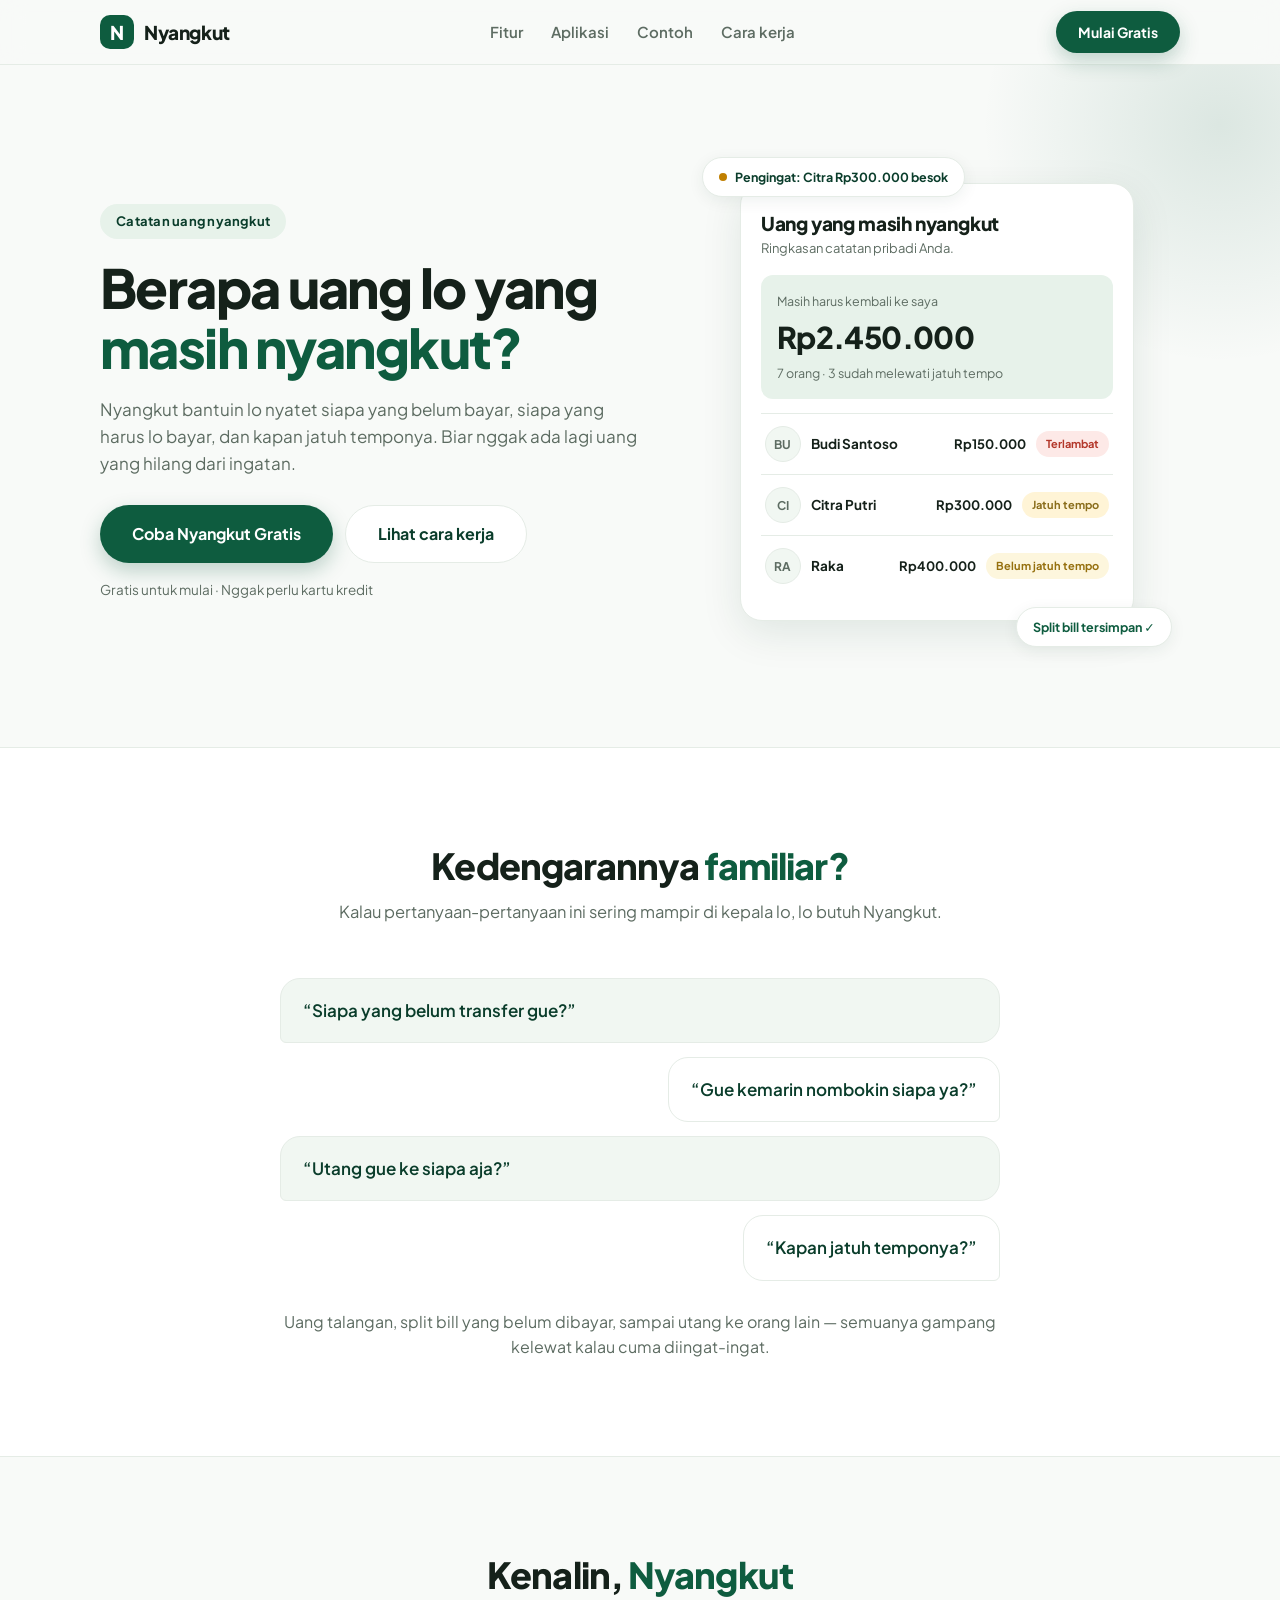
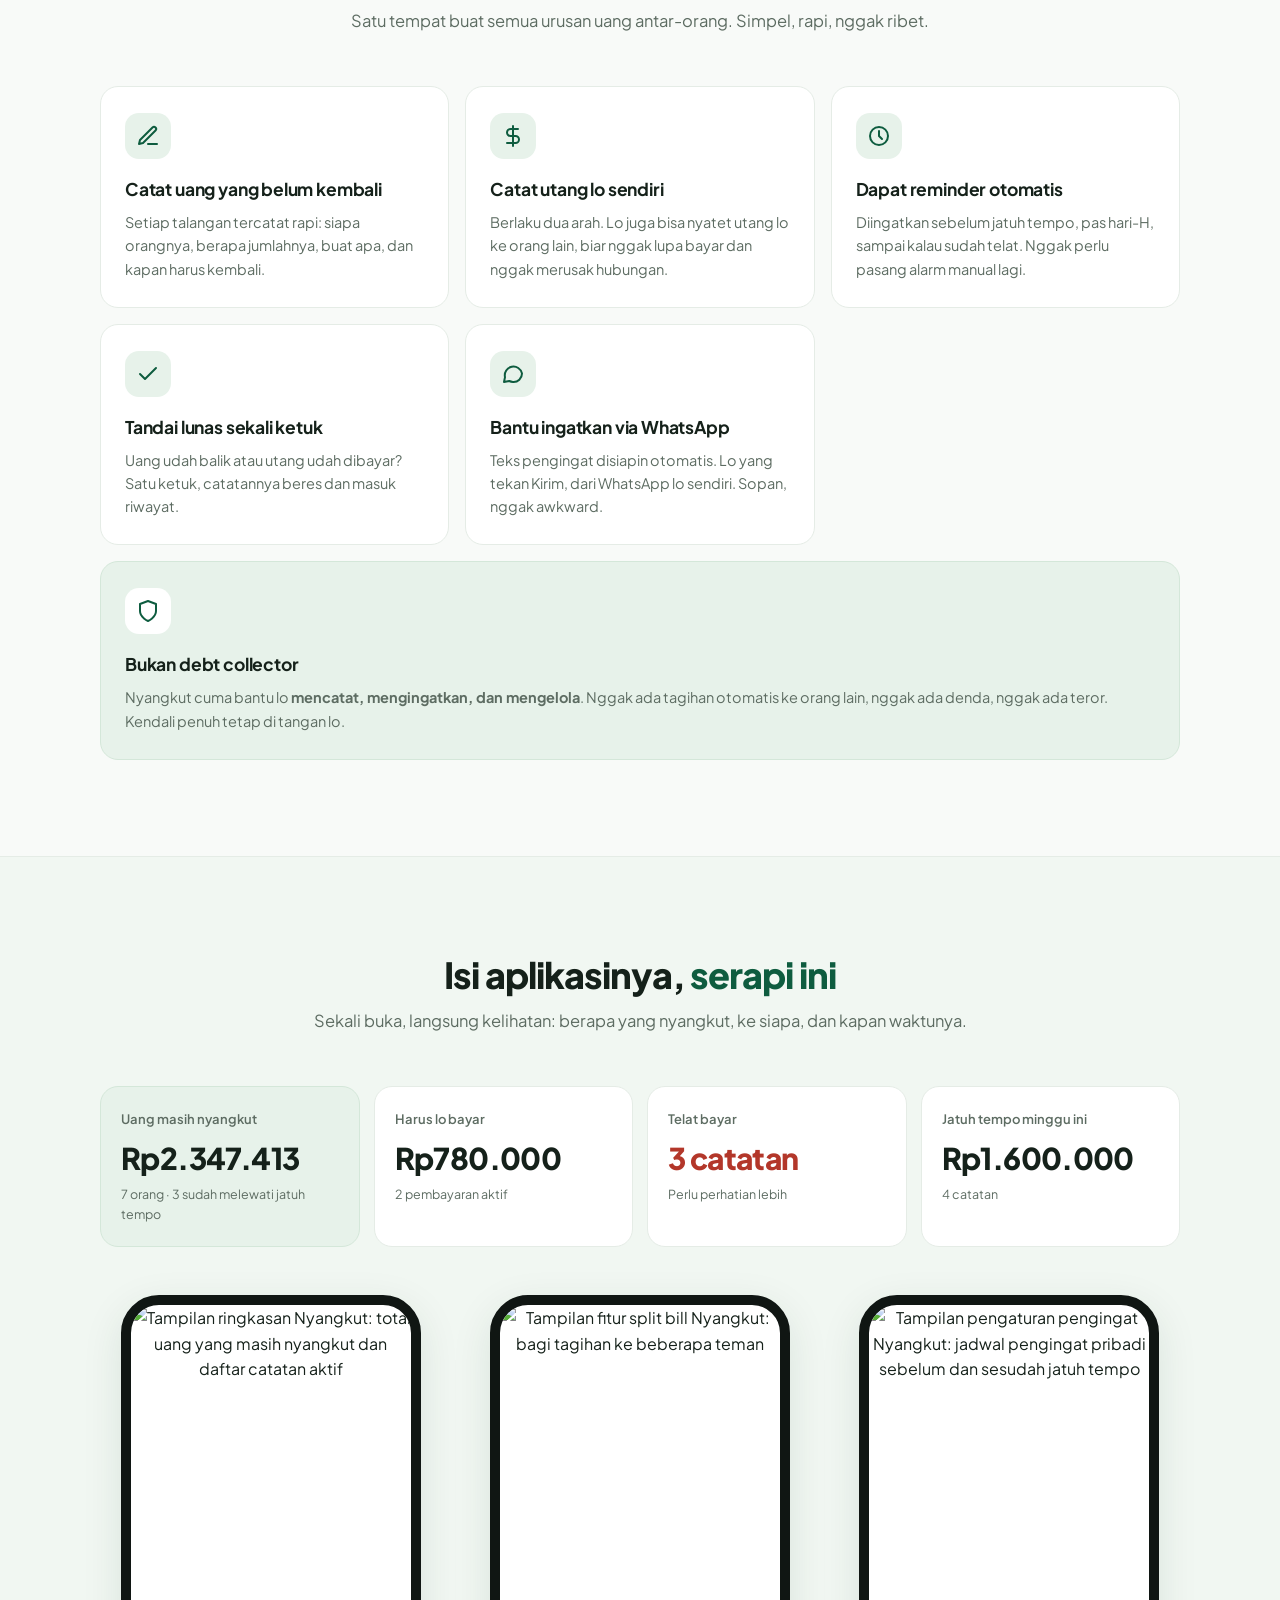
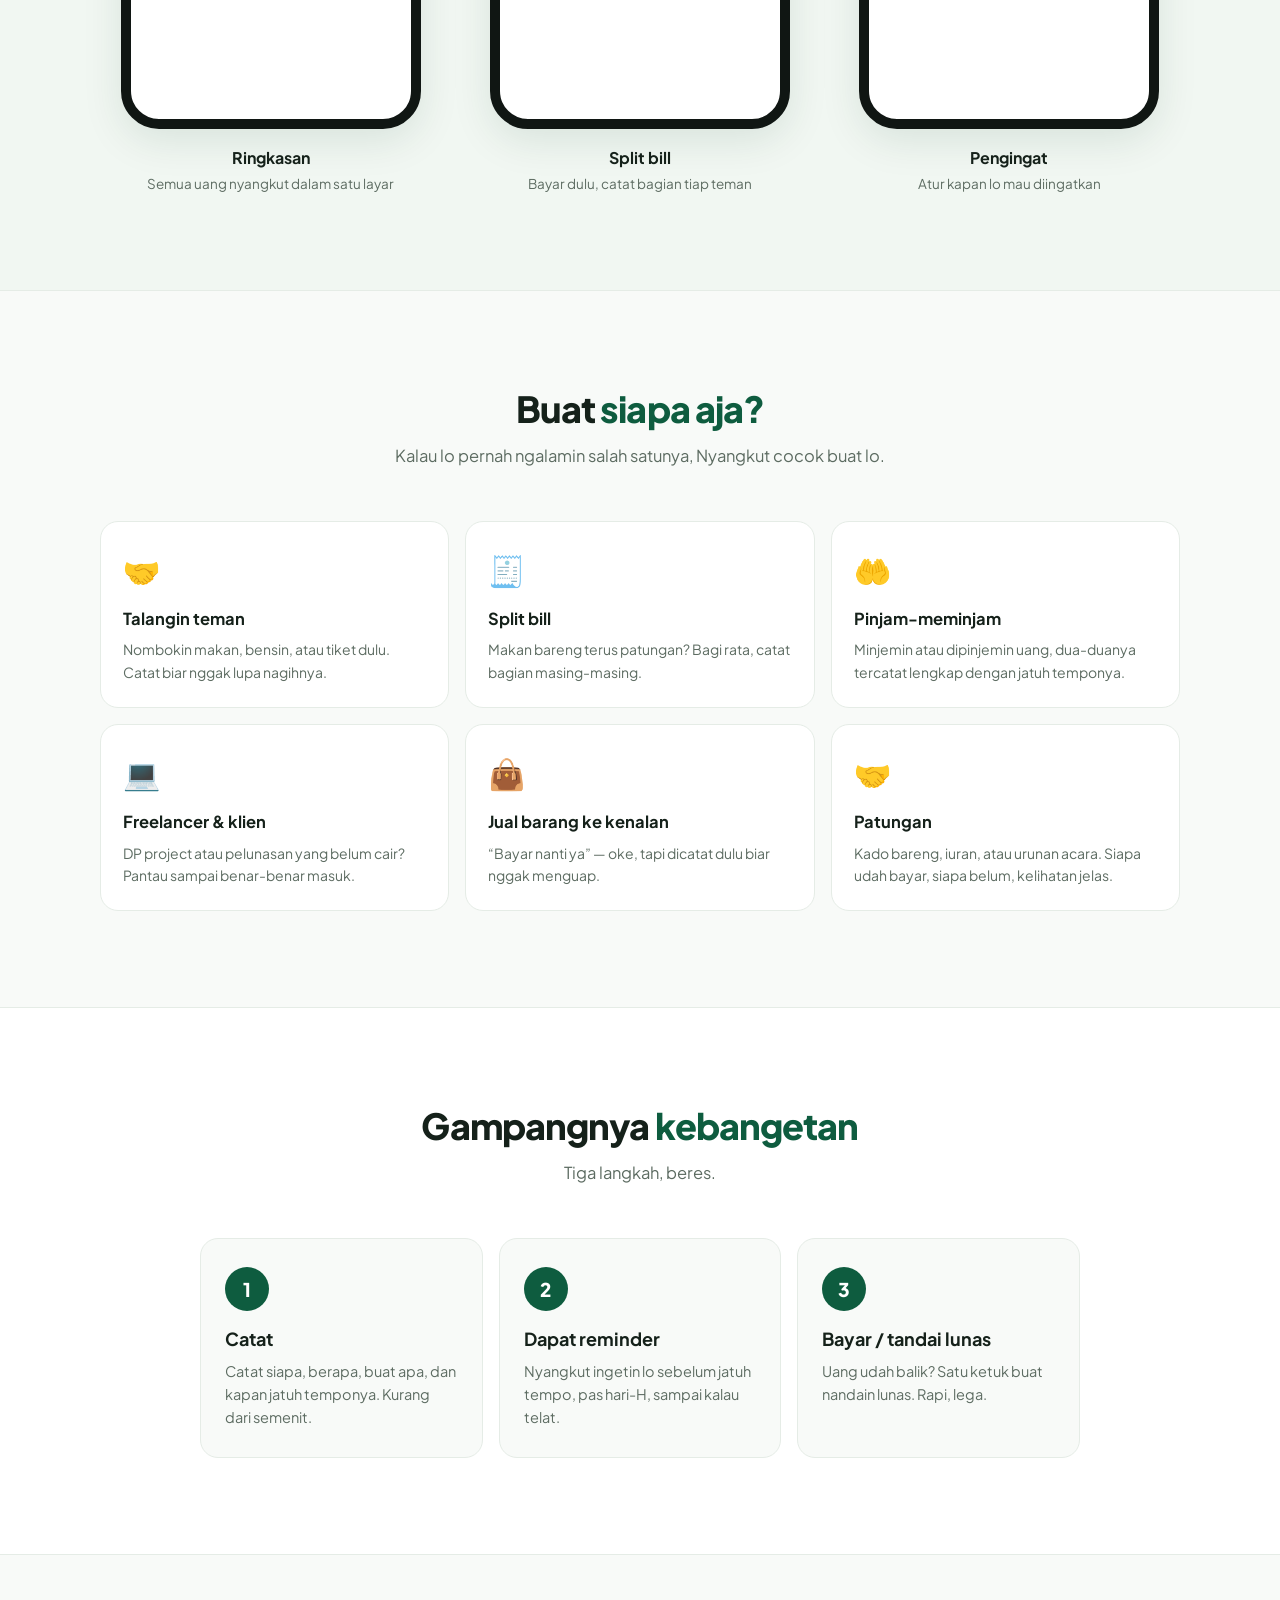
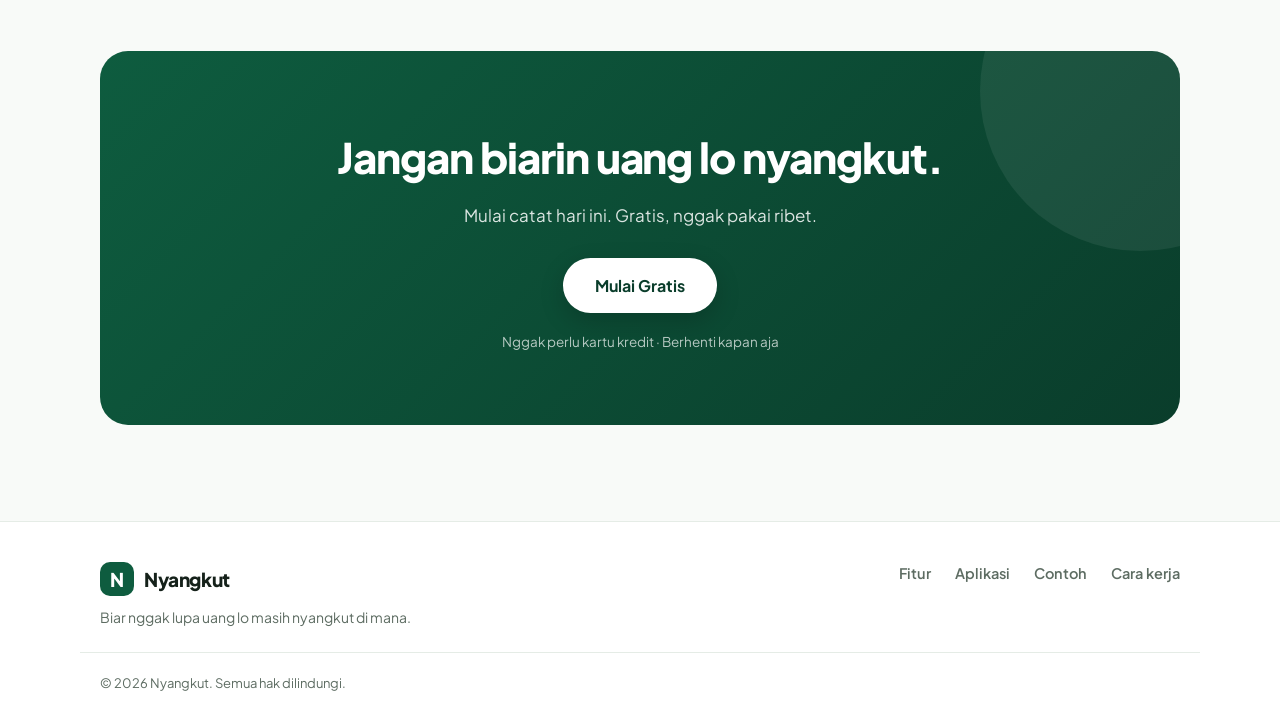
==== index.html @ 8bf67747 "Landing page awal Nyangkut: navbar, hero, problem, fitur, showcase, use cases, cara kerja, CTA" ====
<!DOCTYPE html>
<html lang="id">
<head>
  <meta charset="UTF-8" />
  <meta name="viewport" content="width=device-width, initial-scale=1.0" />
  <title>Nyangkut — Biar nggak lupa uang lo masih nyangkut di mana</title>
  <meta name="description" content="Nyangkut membantu lo mencatat siapa yang belum bayar, siapa yang harus lo bayar, dan kapan jatuh temponya. Gratis untuk mulai." />
  <link rel="preconnect" href="https://fonts.googleapis.com" />
  <link rel="preconnect" href="https://fonts.gstatic.com" crossorigin />
  <link href="https://fonts.googleapis.com/css2?family=Plus+Jakarta+Sans:ital,wght@0,400;0,500;0,600;0,700;0,800;1,400&display=swap" rel="stylesheet" />
  <link rel="stylesheet" href="styles.css" />
  <link rel="icon" type="image/svg+xml" href="data:image/svg+xml,%3Csvg xmlns='http://www.w3.org/2000/svg' viewBox='0 0 64 64'%3E%3Crect width='64' height='64' rx='16' fill='%230E5C3F'/%3E%3Ctext x='32' y='44' font-family='Arial,sans-serif' font-size='36' font-weight='bold' fill='white' text-anchor='middle'%3EN%3C/text%3E%3C/svg%3E" />
</head>
<body>

  <!-- ============ NAVBAR ============ -->
  <header class="nav" id="top">
    <div class="container nav-inner">
      <a href="#top" class="brand" aria-label="Nyangkut - kembali ke atas">
        <span class="brand-mark" aria-hidden="true">N</span>
        <span class="brand-name">Nyangkut</span>
      </a>
      <nav class="nav-links" aria-label="Navigasi utama">
        <a href="#fitur">Fitur</a>
        <a href="#aplikasi">Aplikasi</a>
        <a href="#contoh">Contoh</a>
        <a href="#cara-kerja">Cara kerja</a>
      </nav>
      <div class="nav-cta">
        <a href="#daftar" class="btn btn-primary btn-sm">Mulai Gratis</a>
        <button class="nav-toggle" id="navToggle" aria-label="Buka menu" aria-expanded="false" aria-controls="mobileMenu">
          <span></span><span></span><span></span>
        </button>
      </div>
    </div>
    <div class="mobile-menu" id="mobileMenu" hidden>
      <a href="#fitur">Fitur</a>
      <a href="#aplikasi">Aplikasi</a>
      <a href="#contoh">Contoh</a>
      <a href="#cara-kerja">Cara kerja</a>
      <a href="#daftar" class="btn btn-primary">Mulai Gratis</a>
    </div>
  </header>

  <main>
    <!-- ============ HERO ============ -->
    <section class="hero">
      <div class="container hero-grid">
        <div class="hero-copy">
          <span class="eyebrow">Catatan uang nyangkut</span>
          <h1>Berapa uang lo yang <span class="hl">masih nyangkut?</span></h1>
          <p class="lede">
            Nyangkut bantuin lo nyatet siapa yang belum bayar, siapa yang harus lo bayar,
            dan kapan jatuh temponya. Biar nggak ada lagi uang yang hilang dari ingatan.
          </p>
          <div class="hero-actions">
            <a href="#daftar" class="btn btn-primary btn-lg">Coba Nyangkut Gratis</a>
            <a href="#cara-kerja" class="btn btn-ghost btn-lg">Lihat cara kerja</a>
          </div>
          <p class="hero-note">Gratis untuk mulai &middot; Nggak perlu kartu kredit</p>
        </div>

        <div class="hero-visual" aria-hidden="true">
          <div class="dash-card">
            <p class="dash-label">Uang yang masih nyangkut</p>
            <p class="dash-sub">Ringkasan catatan pribadi Anda.</p>
            <div class="dash-total">
              <p class="dash-total-label">Masih harus kembali ke saya</p>
              <p class="dash-total-value">Rp2.450.000</p>
              <p class="dash-total-meta">7 orang &middot; 3 sudah melewati jatuh tempo</p>
            </div>
            <ul class="dash-list">
              <li>
                <span class="avatar">BU</span>
                <span class="dash-item-text"><strong>Budi Santoso</strong><small>Talang makan malam &middot; 3 hari lewat</small></span>
                <span class="dash-amount">Rp150.000</span>
                <span class="badge badge-red">Terlambat</span>
              </li>
              <li>
                <span class="avatar">CI</span>
                <span class="dash-item-text"><strong>Citra Putri</strong><small>Patungan listrik &middot; jatuh tempo 8 Okt</small></span>
                <span class="dash-amount">Rp300.000</span>
                <span class="badge badge-amber">Jatuh tempo</span>
              </li>
              <li>
                <span class="avatar">RA</span>
                <span class="dash-item-text"><strong>Raka</strong><small>DP desain logo &middot; jatuh tempo 12 Okt</small></span>
                <span class="dash-amount">Rp400.000</span>
                <span class="badge badge-soft">Belum jatuh tempo</span>
              </li>
            </ul>
          </div>
          <div class="float-chip chip-1">
            <span class="dot"></span> Pengingat: Citra Rp300.000 besok
          </div>
          <div class="float-chip chip-2">Split bill tersimpan &check;</div>
        </div>
      </div>
    </section>

    <!-- ============ PROBLEM ============ -->
    <section class="section problem" id="masalah">
      <div class="container">
        <h2 class="section-title">Kedengarannya <span class="hl">familiar?</span></h2>
        <p class="section-sub">Kalau pertanyaan-pertanyaan ini sering mampir di kepala lo, lo butuh Nyangkut.</p>
        <div class="chat-grid">
          <div class="chat-bubble reveal">&ldquo;Siapa yang belum transfer gue?&rdquo;</div>
          <div class="chat-bubble reveal">&ldquo;Gue kemarin nombokin siapa ya?&rdquo;</div>
          <div class="chat-bubble reveal">&ldquo;Utang gue ke siapa aja?&rdquo;</div>
          <div class="chat-bubble reveal">&ldquo;Kapan jatuh temponya?&rdquo;</div>
        </div>
        <p class="problem-close reveal">Uang talangan, split bill yang belum dibayar, sampai utang ke orang lain &mdash; semuanya gampang kelewat kalau cuma diingat-ingat.</p>
      </div>
    </section>

    <!-- ============ SOLUTION / FITUR ============ -->
    <section class="section" id="fitur">
      <div class="container">
        <h2 class="section-title">Kenalin, <span class="hl">Nyangkut</span></h2>
        <p class="section-sub">Satu tempat buat semua urusan uang antar-orang. Simpel, rapi, nggak ribet.</p>
        <div class="feature-grid">
          <article class="feature-card reveal">
            <div class="feature-icon" aria-hidden="true">
              <svg viewBox="0 0 24 24" fill="none" stroke="currentColor" stroke-width="2" stroke-linecap="round" stroke-linejoin="round"><path d="M12 20h9"/><path d="M16.5 3.5a2.1 2.1 0 0 1 3 3L7 19l-4 1 1-4Z"/></svg>
            </div>
            <h3>Catat uang yang belum kembali</h3>
            <p>Setiap talangan tercatat rapi: siapa orangnya, berapa jumlahnya, buat apa, dan kapan harus kembali.</p>
          </article>
          <article class="feature-card reveal">
            <div class="feature-icon" aria-hidden="true">
              <svg viewBox="0 0 24 24" fill="none" stroke="currentColor" stroke-width="2" stroke-linecap="round" stroke-linejoin="round"><path d="M12 2v20"/><path d="M17 5H9.5a3.5 3.5 0 0 0 0 7h5a3.5 3.5 0 0 1 0 7H6"/></svg>
            </div>
            <h3>Catat utang lo sendiri</h3>
            <p>Berlaku dua arah. Lo juga bisa nyatet utang lo ke orang lain, biar nggak lupa bayar dan nggak merusak hubungan.</p>
          </article>
          <article class="feature-card reveal">
            <div class="feature-icon" aria-hidden="true">
              <svg viewBox="0 0 24 24" fill="none" stroke="currentColor" stroke-width="2" stroke-linecap="round" stroke-linejoin="round"><circle cx="12" cy="12" r="9"/><path d="M12 7v5l3 3"/></svg>
            </div>
            <h3>Dapat reminder otomatis</h3>
            <p>Diingatkan sebelum jatuh tempo, pas hari-H, sampai kalau sudah telat. Nggak perlu pasang alarm manual lagi.</p>
          </article>
          <article class="feature-card reveal">
            <div class="feature-icon" aria-hidden="true">
              <svg viewBox="0 0 24 24" fill="none" stroke="currentColor" stroke-width="2" stroke-linecap="round" stroke-linejoin="round"><path d="M20 6 9 17l-5-5"/></svg>
            </div>
            <h3>Tandai lunas sekali ketuk</h3>
            <p>Uang udah balik atau utang udah dibayar? Satu ketuk, catatannya beres dan masuk riwayat.</p>
          </article>
          <article class="feature-card reveal">
            <div class="feature-icon" aria-hidden="true">
              <svg viewBox="0 0 24 24" fill="none" stroke="currentColor" stroke-width="2" stroke-linecap="round" stroke-linejoin="round"><path d="M21 11.5a8.4 8.4 0 0 1-9 8.4 8.6 8.6 0 0 1-3.8-.9L3 20l1-4.9A8.4 8.4 0 1 1 21 11.5Z"/></svg>
            </div>
            <h3>Bantu ingatkan via WhatsApp</h3>
            <p>Teks pengingat disiapin otomatis. Lo yang tekan Kirim, dari WhatsApp lo sendiri. Sopan, nggak awkward.</p>
          </article>
          <article class="feature-card reveal feature-wide">
            <div class="feature-icon" aria-hidden="true">
              <svg viewBox="0 0 24 24" fill="none" stroke="currentColor" stroke-width="2" stroke-linecap="round" stroke-linejoin="round"><path d="M12 22s8-3.6 8-10V5l-8-3-8 3v7c0 6.4 8 10 8 10Z"/></svg>
            </div>
            <h3>Bukan debt collector</h3>
            <p>Nyangkut cuma bantu lo <strong>mencatat, mengingatkan, dan mengelola</strong>. Nggak ada tagihan otomatis ke orang lain, nggak ada denda, nggak ada teror. Kendali penuh tetap di tangan lo.</p>
          </article>
        </div>
      </div>
    </section>

    <!-- ============ PRODUCT SHOWCASE ============ -->
    <section class="section showcase" id="aplikasi">
      <div class="container">
        <h2 class="section-title">Isi aplikasinya, <span class="hl">serapi ini</span></h2>
        <p class="section-sub">Sekali buka, langsung kelihatan: berapa yang nyangkut, ke siapa, dan kapan waktunya.</p>

        <div class="stat-grid">
          <div class="stat-card stat-main reveal">
            <p class="stat-label">Uang masih nyangkut</p>
            <p class="stat-value"><span data-count="2450000">Rp0</span></p>
            <p class="stat-meta">7 orang &middot; 3 sudah melewati jatuh tempo</p>
          </div>
          <div class="stat-card reveal">
            <p class="stat-label">Harus lo bayar</p>
            <p class="stat-value">Rp780.000</p>
            <p class="stat-meta">2 pembayaran aktif</p>
          </div>
          <div class="stat-card reveal">
            <p class="stat-label">Telat bayar</p>
            <p class="stat-value stat-alert">3 catatan</p>
            <p class="stat-meta">Perlu perhatian lebih</p>
          </div>
          <div class="stat-card reveal">
            <p class="stat-label">Jatuh tempo minggu ini</p>
            <p class="stat-value">Rp1.600.000</p>
            <p class="stat-meta">4 catatan</p>
          </div>
        </div>

        <div class="phone-row">
          <figure class="phone-wrap reveal">
            <div class="phone"><img src="assets/mockup-ringkasan.png" alt="Tampilan ringkasan Nyangkut: total uang yang masih nyangkut dan daftar catatan aktif" loading="lazy" /></div>
            <figcaption><strong>Ringkasan</strong><span>Semua uang nyangkut dalam satu layar</span></figcaption>
          </figure>
          <figure class="phone-wrap reveal">
            <div class="phone"><img src="assets/mockup-splitbill.png" alt="Tampilan fitur split bill Nyangkut: bagi tagihan ke beberapa teman" loading="lazy" /></div>
            <figcaption><strong>Split bill</strong><span>Bayar dulu, catat bagian tiap teman</span></figcaption>
          </figure>
          <figure class="phone-wrap reveal">
            <div class="phone"><img src="assets/mockup-pengingat.png" alt="Tampilan pengaturan pengingat Nyangkut: jadwal pengingat pribadi sebelum dan sesudah jatuh tempo" loading="lazy" /></div>
            <figcaption><strong>Pengingat</strong><span>Atur kapan lo mau diingatkan</span></figcaption>
          </figure>
        </div>
      </div>
    </section>

    <!-- ============ USE CASES ============ -->
    <section class="section" id="contoh">
      <div class="container">
        <h2 class="section-title">Buat <span class="hl">siapa aja?</span></h2>
        <p class="section-sub">Kalau lo pernah ngalamin salah satunya, Nyangkut cocok buat lo.</p>
        <div class="usecase-grid">
          <article class="usecase-card reveal">
            <span class="usecase-emoji" aria-hidden="true">&#x1F91D;</span>
            <h3>Talangin teman</h3>
            <p>Nombokin makan, bensin, atau tiket dulu. Catat biar nggak lupa nagihnya.</p>
          </article>
          <article class="usecase-card reveal">
            <span class="usecase-emoji" aria-hidden="true">&#x1F9FE;</span>
            <h3>Split bill</h3>
            <p>Makan bareng terus patungan? Bagi rata, catat bagian masing-masing.</p>
          </article>
          <article class="usecase-card reveal">
            <span class="usecase-emoji" aria-hidden="true">&#x1F932;</span>
            <h3>Pinjam-meminjam</h3>
            <p>Minjemin atau dipinjemin uang, dua-duanya tercatat lengkap dengan jatuh temponya.</p>
          </article>
          <article class="usecase-card reveal">
            <span class="usecase-emoji" aria-hidden="true">&#x1F4BB;</span>
            <h3>Freelancer &amp; klien</h3>
            <p>DP project atau pelunasan yang belum cair? Pantau sampai benar-benar masuk.</p>
          </article>
          <article class="usecase-card reveal">
            <span class="usecase-emoji" aria-hidden="true">&#x1F45C;</span>
            <h3>Jual barang ke kenalan</h3>
            <p>&ldquo;Bayar nanti ya&rdquo; — oke, tapi dicatat dulu biar nggak menguap.</p>
          </article>
          <article class="usecase-card reveal">
            <span class="usecase-emoji" aria-hidden="true">&#x1F91D;</span>
            <h3>Patungan</h3>
            <p>Kado bareng, iuran, atau urunan acara. Siapa udah bayar, siapa belum, kelihatan jelas.</p>
          </article>
        </div>
      </div>
    </section>

    <!-- ============ HOW IT WORKS ============ -->
    <section class="section how" id="cara-kerja">
      <div class="container">
        <h2 class="section-title">Gampangnya <span class="hl">kebangetan</span></h2>
        <p class="section-sub">Tiga langkah, beres.</p>
        <ol class="steps">
          <li class="step reveal">
            <span class="step-num" aria-hidden="true">1</span>
            <h3>Catat</h3>
            <p>Catat siapa, berapa, buat apa, dan kapan jatuh temponya. Kurang dari semenit.</p>
          </li>
          <li class="step reveal">
            <span class="step-num" aria-hidden="true">2</span>
            <h3>Dapat reminder</h3>
            <p>Nyangkut ingetin lo sebelum jatuh tempo, pas hari-H, sampai kalau telat.</p>
          </li>
          <li class="step reveal">
            <span class="step-num" aria-hidden="true">3</span>
            <h3>Bayar / tandai lunas</h3>
            <p>Uang udah balik? Satu ketuk buat nandain lunas. Rapi, lega.</p>
          </li>
        </ol>
      </div>
    </section>

    <!-- ============ FINAL CTA ============ -->
    <section class="section cta-section" id="daftar">
      <div class="container">
        <div class="cta-panel reveal">
          <h2>Jangan biarin uang lo nyangkut.</h2>
          <p>Mulai catat hari ini. Gratis, nggak pakai ribet.</p>
          <a href="#top" class="btn btn-light btn-lg">Mulai Gratis</a>
          <p class="cta-note">Nggak perlu kartu kredit &middot; Berhenti kapan aja</p>
        </div>
      </div>
    </section>
  </main>

  <!-- ============ FOOTER ============ -->
  <footer class="footer">
    <div class="container footer-inner">
      <div class="footer-brand">
        <a href="#top" class="brand" aria-label="Nyangkut">
          <span class="brand-mark" aria-hidden="true">N</span>
          <span class="brand-name">Nyangkut</span>
        </a>
        <p>Biar nggak lupa uang lo masih nyangkut di mana.</p>
      </div>
      <nav class="footer-links" aria-label="Navigasi footer">
        <a href="#fitur">Fitur</a>
        <a href="#aplikasi">Aplikasi</a>
        <a href="#contoh">Contoh</a>
        <a href="#cara-kerja">Cara kerja</a>
      </nav>
    </div>
    <div class="container footer-bottom">
      <p>&copy; 2026 Nyangkut. Semua hak dilindungi.</p>
    </div>
  </footer>

  <script src="script.js"></script>
</body>
</html>
---- styles.css ----
/* ============================================================
   Nyangkut — landing page
   Mobile-first, clean, friendly. Palette diambil dari mockup produk.
   ============================================================ */

:root {
  --green-900: #0a3d2b;
  --green-700: #0e5c3f;   /* primary */
  --green-600: #14714e;
  --green-100: #e7f2ea;
  --green-50: #f1f7f2;
  --ink: #15211a;
  --muted: #5d6c62;
  --bg: #f8faf8;
  --card: #ffffff;
  --line: #e5ece6;
  --amber-bg: #fff4d6;
  --amber-text: #8a6d1b;
  --red-bg: #fde9e7;
  --red-text: #b3372a;
  --radius: 18px;
  --radius-sm: 12px;
  --shadow: 0 12px 40px rgba(10, 61, 43, 0.10);
  --shadow-sm: 0 4px 16px rgba(10, 61, 43, 0.07);
  --font: "Plus Jakarta Sans", system-ui, -apple-system, "Segoe UI", sans-serif;
}

* { box-sizing: border-box; margin: 0; padding: 0; }

html { scroll-behavior: smooth; }

body {
  font-family: var(--font);
  background: var(--bg);
  color: var(--ink);
  line-height: 1.6;
  -webkit-font-smoothing: antialiased;
  overflow-x: hidden;
}

img { max-width: 100%; display: block; }

.container {
  width: 100%;
  max-width: 1120px;
  margin: 0 auto;
  padding: 0 20px;
}

/* ---------- Buttons ---------- */
.btn {
  display: inline-flex;
  align-items: center;
  justify-content: center;
  gap: 8px;
  font-family: var(--font);
  font-weight: 700;
  text-decoration: none;
  border: none;
  cursor: pointer;
  border-radius: 999px;
  transition: transform 0.15s ease, box-shadow 0.15s ease, background 0.15s ease;
  white-space: nowrap;
}
.btn:active { transform: scale(0.97); }

.btn-primary {
  background: var(--green-700);
  color: #fff;
  box-shadow: 0 8px 20px rgba(14, 92, 63, 0.25);
}
.btn-primary:hover { background: var(--green-600); }

.btn-ghost {
  background: var(--card);
  color: var(--green-900);
  border: 1.5px solid var(--line);
}
.btn-ghost:hover { border-color: var(--green-700); }

.btn-light {
  background: #fff;
  color: var(--green-900);
  box-shadow: 0 8px 24px rgba(0, 0, 0, 0.18);
}
.btn-light:hover { transform: translateY(-2px); }

.btn-sm { padding: 10px 22px; font-size: 14px; }
.btn-lg { padding: 15px 32px; font-size: 16px; }

/* ---------- Navbar ---------- */
.nav {
  position: sticky;
  top: 0;
  z-index: 50;
  background: rgba(248, 250, 248, 0.85);
  backdrop-filter: blur(12px);
  -webkit-backdrop-filter: blur(12px);
  border-bottom: 1px solid var(--line);
}
.nav-inner {
  display: flex;
  align-items: center;
  justify-content: space-between;
  height: 64px;
}
.brand {
  display: inline-flex;
  align-items: center;
  gap: 10px;
  text-decoration: none;
  color: var(--ink);
}
.brand-mark {
  width: 34px;
  height: 34px;
  border-radius: 10px;
  background: var(--green-700);
  color: #fff;
  font-weight: 800;
  font-size: 19px;
  display: inline-flex;
  align-items: center;
  justify-content: center;
}
.brand-name { font-weight: 800; font-size: 19px; letter-spacing: -0.02em; }

.nav-links { display: none; gap: 28px; }
.nav-links a {
  text-decoration: none;
  color: var(--muted);
  font-weight: 600;
  font-size: 15px;
}
.nav-links a:hover { color: var(--green-900); }

.nav-cta { display: flex; align-items: center; gap: 12px; }

.nav-toggle {
  display: inline-flex;
  flex-direction: column;
  gap: 5px;
  background: none;
  border: none;
  cursor: pointer;
  padding: 8px;
}
.nav-toggle span {
  width: 22px;
  height: 2.5px;
  border-radius: 2px;
  background: var(--ink);
  transition: transform 0.2s ease, opacity 0.2s ease;
}
.nav-toggle[aria-expanded="true"] span:nth-child(1) { transform: translateY(7.5px) rotate(45deg); }
.nav-toggle[aria-expanded="true"] span:nth-child(2) { opacity: 0; }
.nav-toggle[aria-expanded="true"] span:nth-child(3) { transform: translateY(-7.5px) rotate(-45deg); }

.mobile-menu {
  display: flex;
  flex-direction: column;
  gap: 4px;
  padding: 12px 20px 20px;
  border-top: 1px solid var(--line);
  background: var(--bg);
}
.mobile-menu[hidden] { display: none; }
.mobile-menu a:not(.btn) {
  text-decoration: none;
  color: var(--ink);
  font-weight: 600;
  padding: 12px 4px;
  border-bottom: 1px solid var(--line);
}
.mobile-menu .btn { margin-top: 12px; }

/* ---------- Hero ---------- */
.hero {
  padding: 56px 0 64px;
  position: relative;
  overflow: hidden;
}
.hero::before {
  content: "";
  position: absolute;
  top: -180px;
  right: -180px;
  width: 480px;
  height: 480px;
  border-radius: 50%;
  background: radial-gradient(circle, rgba(14, 92, 63, 0.12) 0%, rgba(14, 92, 63, 0) 70%);
  pointer-events: none;
}
.hero-grid {
  display: grid;
  gap: 44px;
  align-items: center;
}
.eyebrow {
  display: inline-block;
  background: var(--green-100);
  color: var(--green-900);
  font-weight: 700;
  font-size: 13px;
  padding: 7px 16px;
  border-radius: 999px;
  margin-bottom: 18px;
  letter-spacing: 0.02em;
}
.hero h1 {
  font-size: clamp(34px, 6vw, 54px);
  line-height: 1.12;
  letter-spacing: -0.03em;
  font-weight: 800;
  margin-bottom: 18px;
}
.hl {
  color: var(--green-700);
  position: relative;
  white-space: nowrap;
}
.lede {
  font-size: 17px;
  color: var(--muted);
  max-width: 46ch;
  margin-bottom: 28px;
}
.hero-actions {
  display: flex;
  flex-wrap: wrap;
  gap: 12px;
  margin-bottom: 16px;
}
.hero-note {
  font-size: 13.5px;
  color: var(--muted);
}

/* Hero visual — mini dashboard ala mockup */
.hero-visual { position: relative; padding: 26px 14px; }
.dash-card {
  background: var(--card);
  border: 1px solid var(--line);
  border-radius: 22px;
  padding: 24px 20px;
  box-shadow: var(--shadow);
  max-width: 420px;
  margin: 0 auto;
}
.dash-label { font-weight: 800; font-size: 19px; letter-spacing: -0.01em; }
.dash-sub { font-size: 13px; color: var(--muted); margin-bottom: 16px; }
.dash-total {
  background: var(--green-100);
  border-radius: var(--radius-sm);
  padding: 16px;
  margin-bottom: 14px;
}
.dash-total-label { font-size: 12.5px; color: var(--muted); }
.dash-total-value {
  font-size: 30px;
  font-weight: 800;
  letter-spacing: -0.02em;
  color: var(--ink);
  margin: 2px 0;
}
.dash-total-meta { font-size: 12.5px; color: var(--muted); }
.dash-list { list-style: none; display: flex; flex-direction: column; }
.dash-list li {
  display: flex;
  align-items: center;
  gap: 10px;
  padding: 12px 4px;
  border-top: 1px solid var(--line);
  font-size: 13px;
}
.avatar {
  width: 36px;
  height: 36px;
  border-radius: 50%;
  background: var(--green-50);
  border: 1px solid var(--line);
  color: var(--muted);
  font-weight: 700;
  font-size: 12px;
  display: inline-flex;
  align-items: center;
  justify-content: center;
  flex-shrink: 0;
}
.dash-item-text { flex: 1; min-width: 0; display: flex; flex-direction: column; justify-content: center; }
.dash-item-text strong { font-size: 13.5px; }
.hero-visual .dash-item-text small { display: none; }
.dash-amount { font-weight: 700; font-size: 13px; white-space: nowrap; }

.badge {
  font-size: 11px;
  font-weight: 700;
  padding: 4px 10px;
  border-radius: 999px;
  white-space: nowrap;
}
.badge-red { background: var(--red-bg); color: var(--red-text); }
.badge-amber { background: var(--amber-bg); color: var(--amber-text); }
.badge-soft { background: #fdf6dd; color: #96700f; }

.float-chip {
  position: absolute;
  background: var(--card);
  border: 1px solid var(--line);
  box-shadow: var(--shadow-sm);
  border-radius: 999px;
  padding: 9px 16px;
  font-size: 12.5px;
  font-weight: 700;
  color: var(--green-900);
  display: flex;
  align-items: center;
  gap: 8px;
  animation: float 4s ease-in-out infinite;
}
.float-chip .dot {
  width: 8px; height: 8px; border-radius: 50%;
  background: #c07f00;
  flex-shrink: 0;
}
.chip-1 { top: 4px; left: 0; }
.chip-2 { bottom: 4px; right: 0; animation-delay: 2s; color: var(--green-700); }
@keyframes float {
  0%, 100% { transform: translateY(0); }
  50% { transform: translateY(-8px); }
}

/* ---------- Sections ---------- */
.section { padding: 64px 0; }
.section-title {
  font-size: clamp(26px, 4vw, 36px);
  font-weight: 800;
  letter-spacing: -0.025em;
  text-align: center;
  margin-bottom: 12px;
  line-height: 1.2;
}
.section-sub {
  text-align: center;
  color: var(--muted);
  font-size: 16.5px;
  max-width: 56ch;
  margin: 0 auto 40px;
}

/* ---------- Problem ---------- */
.problem { background: var(--card); border-top: 1px solid var(--line); border-bottom: 1px solid var(--line); }
.chat-grid {
  display: grid;
  gap: 14px;
  max-width: 720px;
  margin: 0 auto 28px;
}
.chat-bubble {
  background: var(--green-50);
  border: 1px solid var(--line);
  border-radius: 20px;
  padding: 18px 22px;
  font-size: 17px;
  font-weight: 600;
  color: var(--green-900);
}
.chat-bubble:nth-child(even) {
  background: #fff;
  justify-self: end;
  border-bottom-right-radius: 6px;
  text-align: right;
}
.chat-bubble:nth-child(odd) { border-bottom-left-radius: 6px; }
.problem-close {
  text-align: center;
  color: var(--muted);
  max-width: 60ch;
  margin: 0 auto;
  font-size: 16px;
}

/* ---------- Features ---------- */
.feature-grid {
  display: grid;
  gap: 16px;
}
.feature-card {
  background: var(--card);
  border: 1px solid var(--line);
  border-radius: var(--radius);
  padding: 26px 24px;
  transition: transform 0.2s ease, box-shadow 0.2s ease;
}
.feature-card:hover { transform: translateY(-4px); box-shadow: var(--shadow-sm); }
.feature-icon {
  width: 46px;
  height: 46px;
  border-radius: 14px;
  background: var(--green-100);
  color: var(--green-700);
  display: inline-flex;
  align-items: center;
  justify-content: center;
  margin-bottom: 16px;
}
.feature-icon svg { width: 24px; height: 24px; }
.feature-card h3 { font-size: 17.5px; font-weight: 700; margin-bottom: 8px; letter-spacing: -0.01em; }
.feature-card p { font-size: 14.5px; color: var(--muted); }
.feature-wide { background: var(--green-100); border-color: #d4e7d9; }
.feature-wide .feature-icon { background: #fff; }

/* ---------- Showcase ---------- */
.showcase { background: var(--green-50); border-top: 1px solid var(--line); border-bottom: 1px solid var(--line); }
.stat-grid {
  display: grid;
  grid-template-columns: repeat(2, 1fr);
  gap: 14px;
  margin-bottom: 48px;
}
.stat-card {
  background: var(--card);
  border: 1px solid var(--line);
  border-radius: var(--radius);
  padding: 22px 20px;
}
.stat-main { background: var(--green-100); border-color: #d4e7d9; grid-column: 1 / -1; }
.stat-label { font-size: 13px; color: var(--muted); font-weight: 600; margin-bottom: 4px; }
.stat-value { font-size: clamp(22px, 4vw, 30px); font-weight: 800; letter-spacing: -0.02em; }
.stat-alert { color: var(--red-text); }
.stat-meta { font-size: 12.5px; color: var(--muted); margin-top: 2px; }

.phone-row {
  display: grid;
  gap: 28px;
  justify-items: center;
}
.phone-wrap { text-align: center; max-width: 300px; }
.phone {
  border-radius: 38px;
  border: 10px solid #101613;
  overflow: hidden;
  box-shadow: var(--shadow);
  background: #fff;
  aspect-ratio: 933 / 1250;
}
.phone img { width: 100%; height: 100%; object-fit: cover; object-position: top; }
.phone-wrap figcaption { margin-top: 16px; display: flex; flex-direction: column; gap: 2px; }
.phone-wrap figcaption strong { font-size: 16px; }
.phone-wrap figcaption span { font-size: 13.5px; color: var(--muted); }

/* ---------- Use cases ---------- */
.usecase-grid { display: grid; gap: 16px; }
.usecase-card {
  background: var(--card);
  border: 1px solid var(--line);
  border-radius: var(--radius);
  padding: 24px 22px;
  transition: transform 0.2s ease, box-shadow 0.2s ease;
}
.usecase-card:hover { transform: translateY(-4px); box-shadow: var(--shadow-sm); }
.usecase-emoji { font-size: 30px; display: block; margin-bottom: 12px; }
.usecase-card h3 { font-size: 16.5px; font-weight: 700; margin-bottom: 6px; }
.usecase-card p { font-size: 14px; color: var(--muted); }

/* ---------- How it works ---------- */
.how { background: var(--card); border-top: 1px solid var(--line); border-bottom: 1px solid var(--line); }
.steps {
  list-style: none;
  display: grid;
  gap: 16px;
  counter-reset: step;
  max-width: 880px;
  margin: 0 auto;
}
.step {
  background: var(--bg);
  border: 1px solid var(--line);
  border-radius: var(--radius);
  padding: 28px 24px;
  position: relative;
}
.step-num {
  width: 44px;
  height: 44px;
  border-radius: 50%;
  background: var(--green-700);
  color: #fff;
  font-weight: 800;
  font-size: 19px;
  display: inline-flex;
  align-items: center;
  justify-content: center;
  margin-bottom: 14px;
}
.step h3 { font-size: 18px; font-weight: 700; margin-bottom: 6px; }
.step p { font-size: 14.5px; color: var(--muted); }

/* ---------- Final CTA ---------- */
.cta-section { padding: 72px 0; }
.cta-panel {
  background: linear-gradient(135deg, var(--green-700) 0%, var(--green-900) 100%);
  border-radius: 28px;
  padding: 56px 28px;
  text-align: center;
  color: #fff;
  position: relative;
  overflow: hidden;
}
.cta-panel::before {
  content: "";
  position: absolute;
  top: -120px; right: -120px;
  width: 320px; height: 320px;
  border-radius: 50%;
  background: rgba(255, 255, 255, 0.07);
}
.cta-panel h2 {
  font-size: clamp(28px, 5vw, 42px);
  font-weight: 800;
  letter-spacing: -0.025em;
  margin-bottom: 12px;
  position: relative;
}
.cta-panel > p { color: rgba(255, 255, 255, 0.85); margin-bottom: 28px; font-size: 17px; position: relative; }
.cta-panel .btn { position: relative; }
.cta-note { margin-top: 18px !important; margin-bottom: 0 !important; font-size: 13.5px !important; color: rgba(255, 255, 255, 0.7) !important; }

/* ---------- Footer ---------- */
.footer { border-top: 1px solid var(--line); background: var(--card); }
.footer-inner {
  display: flex;
  flex-direction: column;
  gap: 20px;
  padding-top: 40px;
  padding-bottom: 24px;
}
.footer-brand p { color: var(--muted); font-size: 14px; margin-top: 10px; max-width: 32ch; }
.footer-links { display: flex; flex-wrap: wrap; gap: 8px 24px; }
.footer-links a { text-decoration: none; color: var(--muted); font-weight: 600; font-size: 14.5px; }
.footer-links a:hover { color: var(--green-900); }
.footer-bottom { border-top: 1px solid var(--line); padding-top: 20px; padding-bottom: 28px; }
.footer-bottom p { font-size: 13px; color: var(--muted); }

/* ---------- Reveal animation ---------- */
.reveal { opacity: 0; transform: translateY(22px); transition: opacity 0.6s ease, transform 0.6s ease; }
.reveal.visible { opacity: 1; transform: none; }
@media (prefers-reduced-motion: reduce) {
  .reveal { opacity: 1; transform: none; transition: none; }
  .float-chip { animation: none; }
  html { scroll-behavior: auto; }
}

/* ---------- Tablet & desktop ---------- */
@media (min-width: 640px) {
  .feature-grid { grid-template-columns: repeat(2, 1fr); }
  .feature-wide { grid-column: 1 / -1; }
  .usecase-grid { grid-template-columns: repeat(2, 1fr); }
  .phone-row { grid-template-columns: repeat(3, 1fr); align-items: start; }
  .phone { aspect-ratio: 933 / 1350; }
  .steps { grid-template-columns: repeat(3, 1fr); }
}

@media (min-width: 900px) {
  .nav-links { display: flex; }
  .nav-toggle { display: none; }
  .mobile-menu { display: none !important; }

  .hero { padding: 88px 0 96px; }
  .hero-grid { grid-template-columns: 1.05fr 0.95fr; gap: 56px; }
  .hero-visual { justify-self: center; width: 100%; max-width: 470px; padding: 30px 38px; }

  .section { padding: 96px 0; }
  .section-sub { margin-bottom: 52px; }

  .feature-grid { grid-template-columns: repeat(3, 1fr); }
  .feature-wide { grid-column: 1 / -1; }
  .usecase-grid { grid-template-columns: repeat(3, 1fr); }

  .stat-grid { grid-template-columns: repeat(4, 1fr); }
  .stat-main { grid-column: span 1; }

  .footer-inner { flex-direction: row; justify-content: space-between; align-items: flex-start; }
  .cta-panel { padding: 72px 48px; }
}
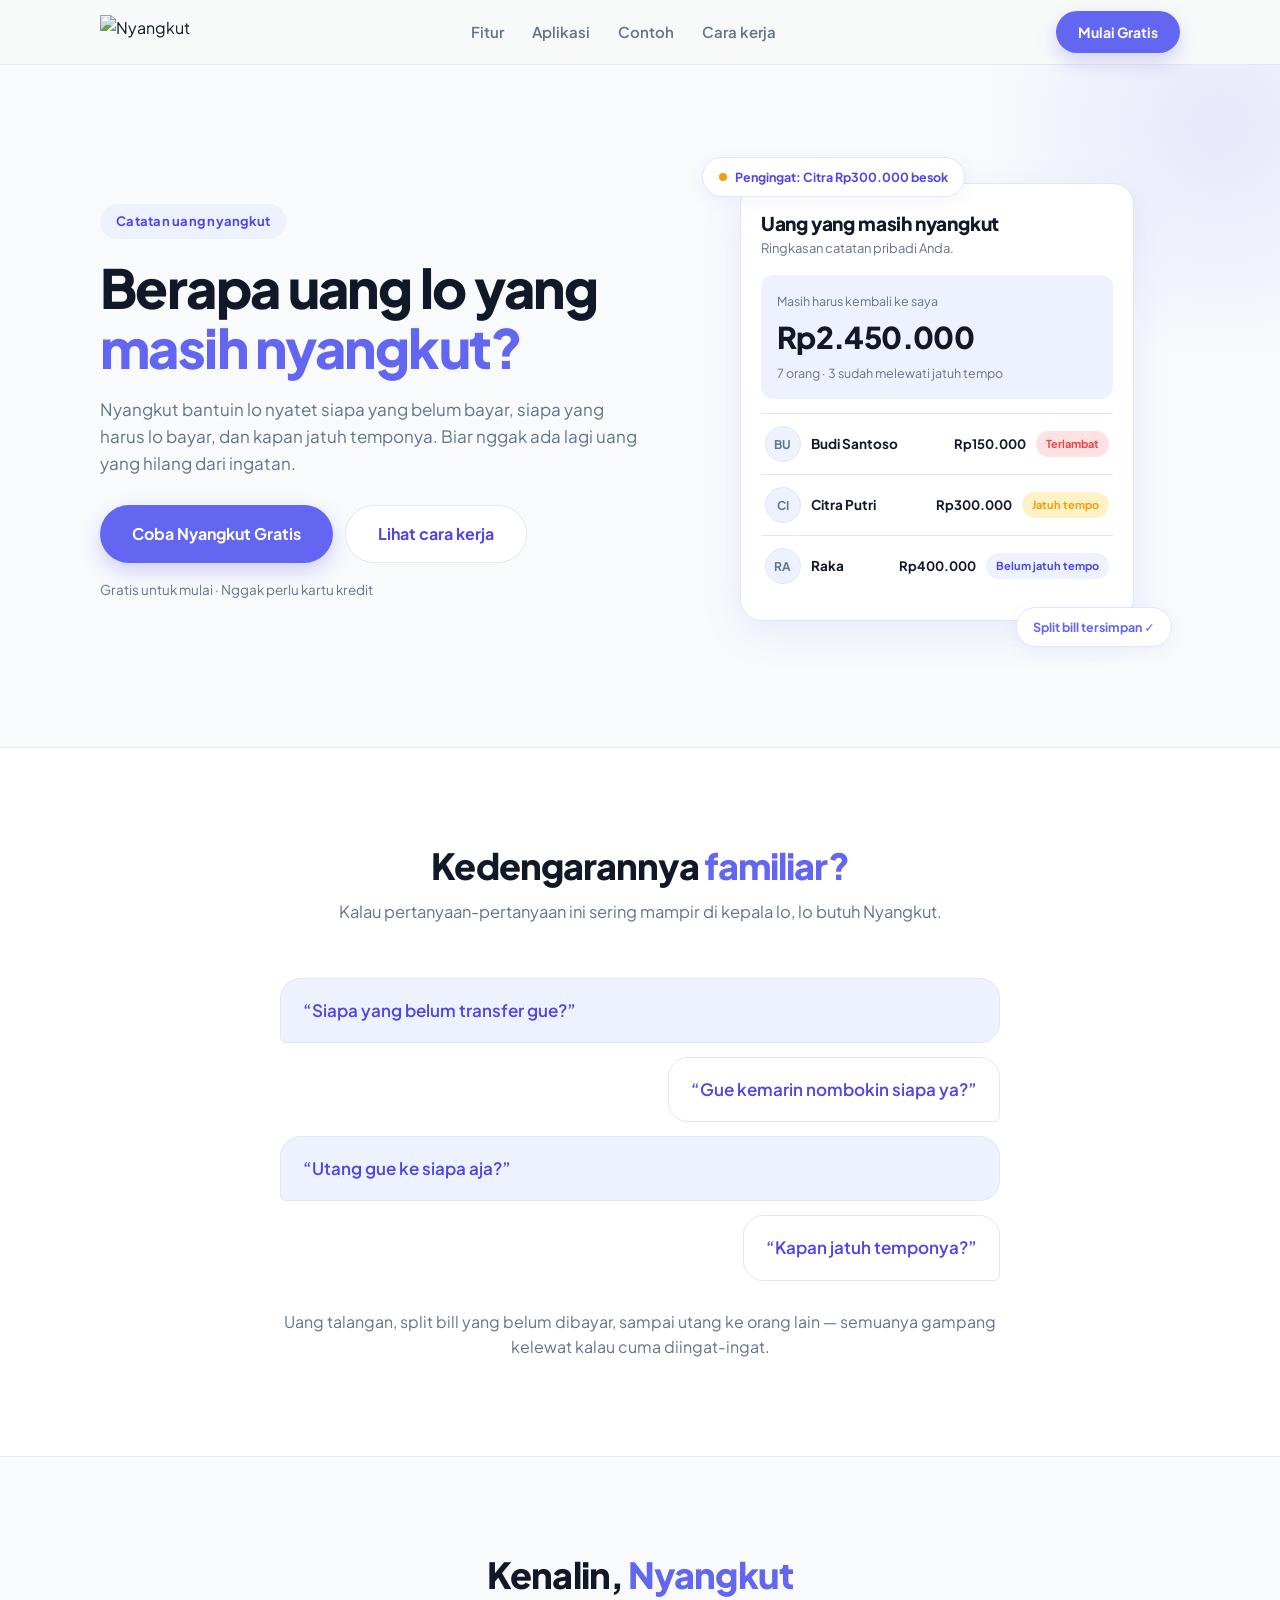
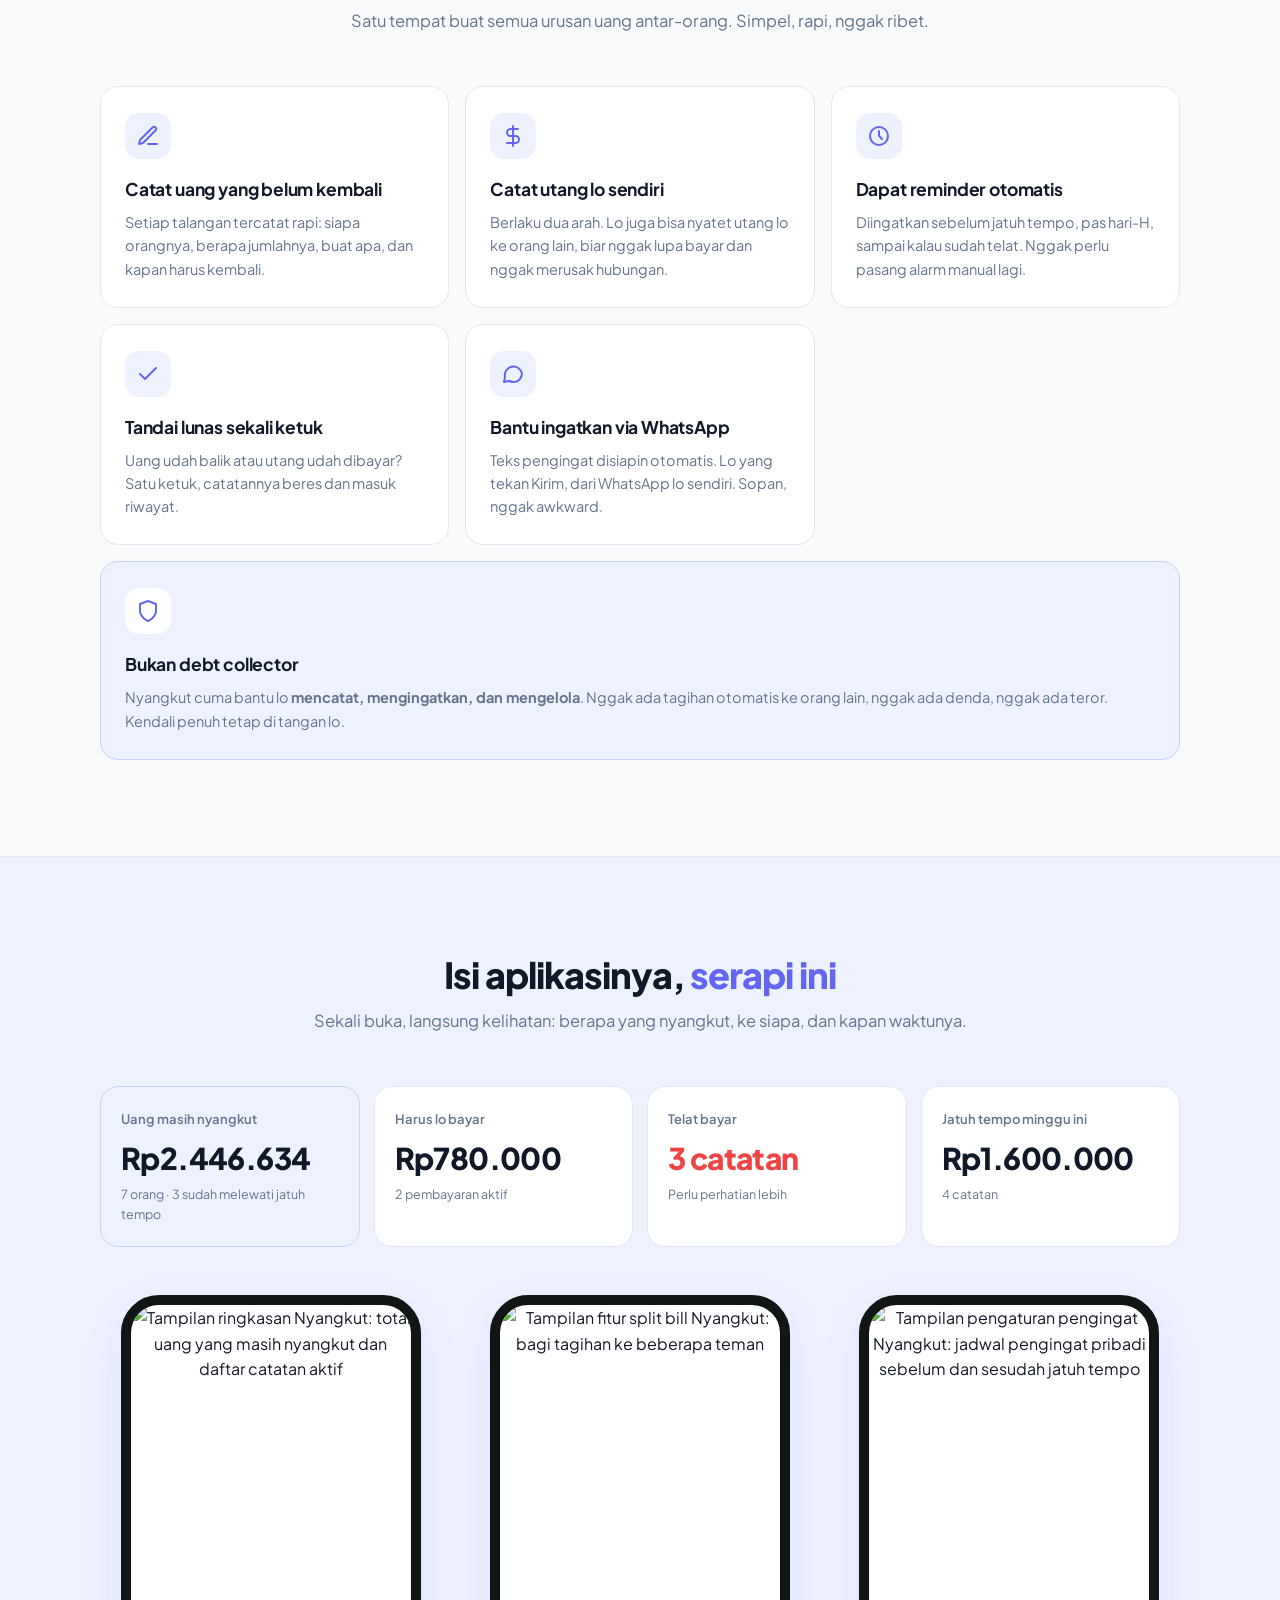
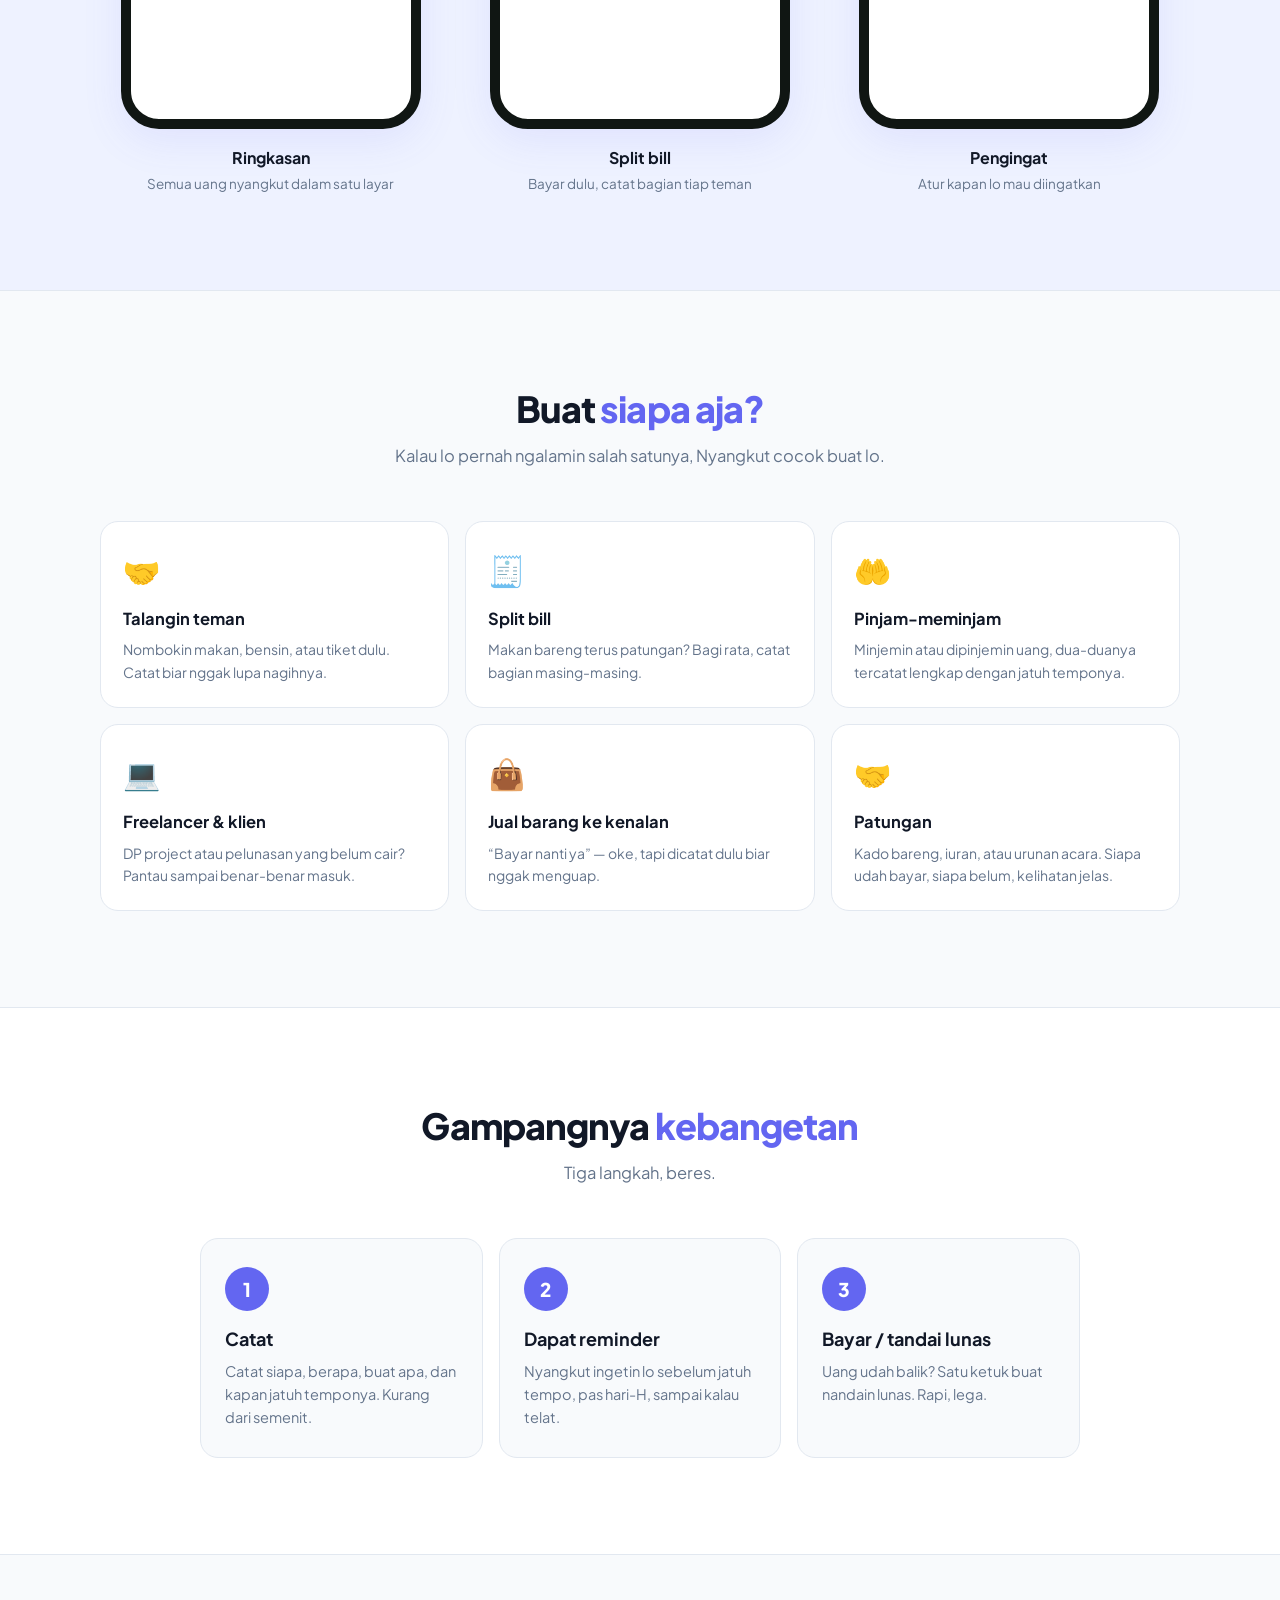
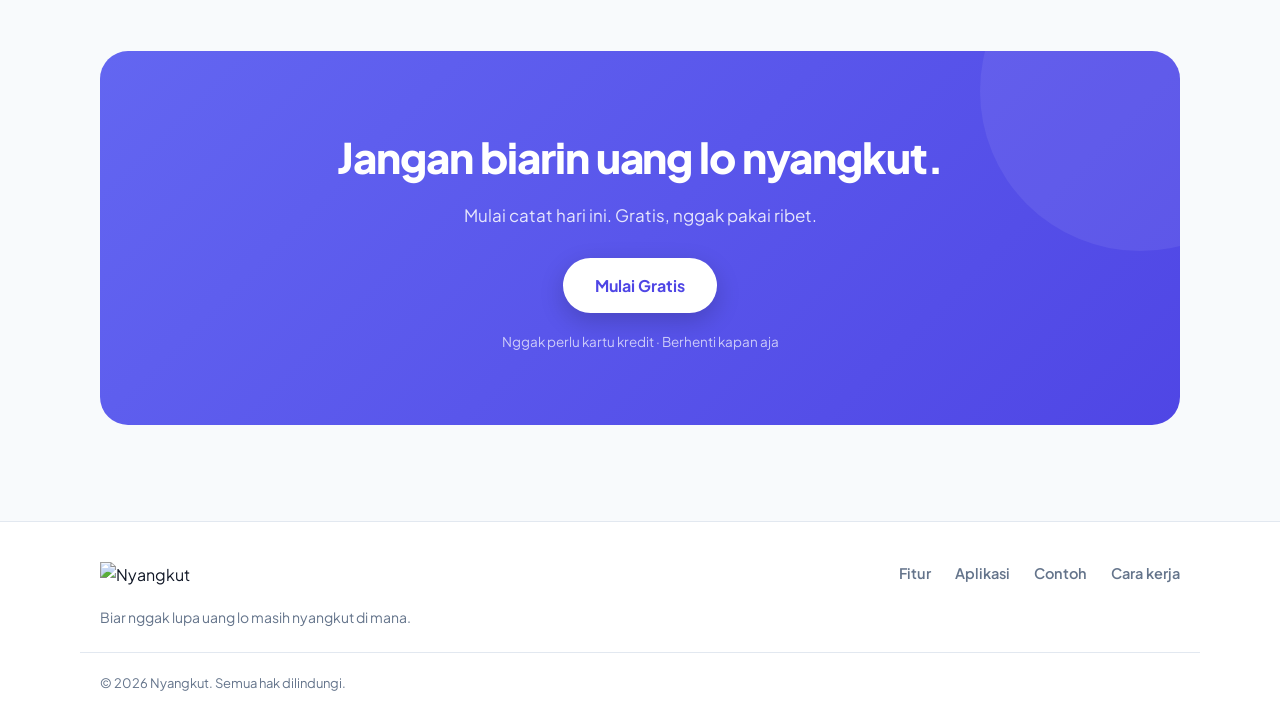
==== commit a827bfc9: "Reskin ke brand indigo (#6366F1): palet baru + logo Nyangkut" ====
--- a/index.html
+++ b/index.html
@@ -9,7 +9,8 @@
   <link rel="preconnect" href="https://fonts.gstatic.com" crossorigin />
   <link href="https://fonts.googleapis.com/css2?family=Plus+Jakarta+Sans:ital,wght@0,400;0,500;0,600;0,700;0,800;1,400&display=swap" rel="stylesheet" />
   <link rel="stylesheet" href="styles.css" />
-  <link rel="icon" type="image/svg+xml" href="data:image/svg+xml,%3Csvg xmlns='http://www.w3.org/2000/svg' viewBox='0 0 64 64'%3E%3Crect width='64' height='64' rx='16' fill='%230E5C3F'/%3E%3Ctext x='32' y='44' font-family='Arial,sans-serif' font-size='36' font-weight='bold' fill='white' text-anchor='middle'%3EN%3C/text%3E%3C/svg%3E" />
+  <link rel="icon" type="image/png" href="assets/logo-mark.png" />
+  <link rel="apple-touch-icon" href="assets/logo-mark.png" />
 </head>
 <body>
 
@@ -17,8 +18,7 @@
   <header class="nav" id="top">
     <div class="container nav-inner">
       <a href="#top" class="brand" aria-label="Nyangkut - kembali ke atas">
-        <span class="brand-mark" aria-hidden="true">N</span>
-        <span class="brand-name">Nyangkut</span>
+        <img class="brand-logo" src="assets/logo-nyangkut.png" alt="Nyangkut" />
       </a>
       <nav class="nav-links" aria-label="Navigasi utama">
         <a href="#fitur">Fitur</a>
@@ -294,8 +294,7 @@
     <div class="container footer-inner">
       <div class="footer-brand">
         <a href="#top" class="brand" aria-label="Nyangkut">
-          <span class="brand-mark" aria-hidden="true">N</span>
-          <span class="brand-name">Nyangkut</span>
+          <img class="brand-logo" src="assets/logo-nyangkut.png" alt="Nyangkut" />
         </a>
         <p>Biar nggak lupa uang lo masih nyangkut di mana.</p>
       </div>
--- a/styles.css
+++ b/styles.css
@@ -4,24 +4,26 @@
    ============================================================ */
 
 :root {
-  --green-900: #0a3d2b;
-  --green-700: #0e5c3f;   /* primary */
-  --green-600: #14714e;
-  --green-100: #e7f2ea;
-  --green-50: #f1f7f2;
-  --ink: #15211a;
-  --muted: #5d6c62;
-  --bg: #f8faf8;
-  --card: #ffffff;
-  --line: #e5ece6;
-  --amber-bg: #fff4d6;
-  --amber-text: #8a6d1b;
-  --red-bg: #fde9e7;
-  --red-text: #b3372a;
+  --primary: #6366F1;
+  --primary-dark: #4F46E5;
+  --lavender: #A5B4FC;
+  --lavender-soft: #EEF2FF;
+  --ink: #111827;
+  --muted: #64748B;
+  --bg: #F8FAFC;
+  --card: #FFFFFF;
+  --line: #E2E8F0;
+  --success: #16A34A;
+  --success-soft: #DCFCE7;
+  --warning: #F59E0B;
+  --warning-soft: #FEF3C7;
+  --danger: #EF4444;
+  --danger-soft: #FEE2E2;
+  --info: #3B82F6;
   --radius: 18px;
   --radius-sm: 12px;
-  --shadow: 0 12px 40px rgba(10, 61, 43, 0.10);
-  --shadow-sm: 0 4px 16px rgba(10, 61, 43, 0.07);
+  --shadow: 0 12px 40px rgba(99, 102, 241, 0.10);
+  --shadow-sm: 0 4px 16px rgba(99, 102, 241, 0.07);
   --font: "Plus Jakarta Sans", system-ui, -apple-system, "Segoe UI", sans-serif;
 }
 
@@ -65,22 +67,22 @@
 .btn:active { transform: scale(0.97); }
 
 .btn-primary {
-  background: var(--green-700);
+  background: var(--primary);
   color: #fff;
-  box-shadow: 0 8px 20px rgba(14, 92, 63, 0.25);
-}
-.btn-primary:hover { background: var(--green-600); }
+  box-shadow: 0 8px 20px rgba(99, 102, 241, 0.28);
+}
+.btn-primary:hover { background: var(--primary-dark); }
 
 .btn-ghost {
   background: var(--card);
-  color: var(--green-900);
+  color: var(--primary-dark);
   border: 1.5px solid var(--line);
 }
-.btn-ghost:hover { border-color: var(--green-700); }
+.btn-ghost:hover { border-color: var(--primary); }
 
 .btn-light {
   background: #fff;
-  color: var(--green-900);
+  color: var(--primary-dark);
   box-shadow: 0 8px 24px rgba(0, 0, 0, 0.18);
 }
 .btn-light:hover { transform: translateY(-2px); }
@@ -111,19 +113,7 @@
   text-decoration: none;
   color: var(--ink);
 }
-.brand-mark {
-  width: 34px;
-  height: 34px;
-  border-radius: 10px;
-  background: var(--green-700);
-  color: #fff;
-  font-weight: 800;
-  font-size: 19px;
-  display: inline-flex;
-  align-items: center;
-  justify-content: center;
-}
-.brand-name { font-weight: 800; font-size: 19px; letter-spacing: -0.02em; }
+.brand-logo { height: 34px; width: auto; display: block; }
 
 .nav-links { display: none; gap: 28px; }
 .nav-links a {
@@ -132,7 +122,7 @@
   font-weight: 600;
   font-size: 15px;
 }
-.nav-links a:hover { color: var(--green-900); }
+.nav-links a:hover { color: var(--primary-dark); }
 
 .nav-cta { display: flex; align-items: center; gap: 12px; }
 
@@ -188,7 +178,7 @@
   width: 480px;
   height: 480px;
   border-radius: 50%;
-  background: radial-gradient(circle, rgba(14, 92, 63, 0.12) 0%, rgba(14, 92, 63, 0) 70%);
+  background: radial-gradient(circle, rgba(99, 102, 241, 0.12) 0%, rgba(14, 92, 63, 0) 70%);
   pointer-events: none;
 }
 .hero-grid {
@@ -198,8 +188,8 @@
 }
 .eyebrow {
   display: inline-block;
-  background: var(--green-100);
-  color: var(--green-900);
+  background: var(--lavender-soft);
+  color: var(--primary-dark);
   font-weight: 700;
   font-size: 13px;
   padding: 7px 16px;
@@ -215,7 +205,7 @@
   margin-bottom: 18px;
 }
 .hl {
-  color: var(--green-700);
+  color: var(--primary);
   position: relative;
   white-space: nowrap;
 }
@@ -250,7 +240,7 @@
 .dash-label { font-weight: 800; font-size: 19px; letter-spacing: -0.01em; }
 .dash-sub { font-size: 13px; color: var(--muted); margin-bottom: 16px; }
 .dash-total {
-  background: var(--green-100);
+  background: var(--lavender-soft);
   border-radius: var(--radius-sm);
   padding: 16px;
   margin-bottom: 14px;
@@ -277,7 +267,7 @@
   width: 36px;
   height: 36px;
   border-radius: 50%;
-  background: var(--green-50);
+  background: var(--lavender-soft);
   border: 1px solid var(--line);
   color: var(--muted);
   font-weight: 700;
@@ -299,9 +289,9 @@
   border-radius: 999px;
   white-space: nowrap;
 }
-.badge-red { background: var(--red-bg); color: var(--red-text); }
-.badge-amber { background: var(--amber-bg); color: var(--amber-text); }
-.badge-soft { background: #fdf6dd; color: #96700f; }
+.badge-red { background: var(--danger-soft); color: var(--danger); }
+.badge-amber { background: var(--warning-soft); color: var(--warning); }
+.badge-soft { background: var(--lavender-soft); color: var(--primary-dark); }
 
 .float-chip {
   position: absolute;
@@ -312,7 +302,7 @@
   padding: 9px 16px;
   font-size: 12.5px;
   font-weight: 700;
-  color: var(--green-900);
+  color: var(--primary-dark);
   display: flex;
   align-items: center;
   gap: 8px;
@@ -320,11 +310,11 @@
 }
 .float-chip .dot {
   width: 8px; height: 8px; border-radius: 50%;
-  background: #c07f00;
+  background: var(--warning);
   flex-shrink: 0;
 }
 .chip-1 { top: 4px; left: 0; }
-.chip-2 { bottom: 4px; right: 0; animation-delay: 2s; color: var(--green-700); }
+.chip-2 { bottom: 4px; right: 0; animation-delay: 2s; color: var(--primary); }
 @keyframes float {
   0%, 100% { transform: translateY(0); }
   50% { transform: translateY(-8px); }
@@ -357,13 +347,13 @@
   margin: 0 auto 28px;
 }
 .chat-bubble {
-  background: var(--green-50);
+  background: var(--lavender-soft);
   border: 1px solid var(--line);
   border-radius: 20px;
   padding: 18px 22px;
   font-size: 17px;
   font-weight: 600;
-  color: var(--green-900);
+  color: var(--primary-dark);
 }
 .chat-bubble:nth-child(even) {
   background: #fff;
@@ -397,8 +387,8 @@
   width: 46px;
   height: 46px;
   border-radius: 14px;
-  background: var(--green-100);
-  color: var(--green-700);
+  background: var(--lavender-soft);
+  color: var(--primary);
   display: inline-flex;
   align-items: center;
   justify-content: center;
@@ -407,11 +397,11 @@
 .feature-icon svg { width: 24px; height: 24px; }
 .feature-card h3 { font-size: 17.5px; font-weight: 700; margin-bottom: 8px; letter-spacing: -0.01em; }
 .feature-card p { font-size: 14.5px; color: var(--muted); }
-.feature-wide { background: var(--green-100); border-color: #d4e7d9; }
+.feature-wide { background: var(--lavender-soft); border-color: #C7D2FE; }
 .feature-wide .feature-icon { background: #fff; }
 
 /* ---------- Showcase ---------- */
-.showcase { background: var(--green-50); border-top: 1px solid var(--line); border-bottom: 1px solid var(--line); }
+.showcase { background: var(--lavender-soft); border-top: 1px solid var(--line); border-bottom: 1px solid var(--line); }
 .stat-grid {
   display: grid;
   grid-template-columns: repeat(2, 1fr);
@@ -424,10 +414,10 @@
   border-radius: var(--radius);
   padding: 22px 20px;
 }
-.stat-main { background: var(--green-100); border-color: #d4e7d9; grid-column: 1 / -1; }
+.stat-main { background: var(--lavender-soft); border-color: #C7D2FE; grid-column: 1 / -1; }
 .stat-label { font-size: 13px; color: var(--muted); font-weight: 600; margin-bottom: 4px; }
 .stat-value { font-size: clamp(22px, 4vw, 30px); font-weight: 800; letter-spacing: -0.02em; }
-.stat-alert { color: var(--red-text); }
+.stat-alert { color: var(--danger); }
 .stat-meta { font-size: 12.5px; color: var(--muted); margin-top: 2px; }
 
 .phone-row {
@@ -484,7 +474,7 @@
   width: 44px;
   height: 44px;
   border-radius: 50%;
-  background: var(--green-700);
+  background: var(--primary);
   color: #fff;
   font-weight: 800;
   font-size: 19px;
@@ -499,7 +489,7 @@
 /* ---------- Final CTA ---------- */
 .cta-section { padding: 72px 0; }
 .cta-panel {
-  background: linear-gradient(135deg, var(--green-700) 0%, var(--green-900) 100%);
+  background: linear-gradient(135deg, var(--primary) 0%, var(--primary-dark) 100%);
   border-radius: 28px;
   padding: 56px 28px;
   text-align: center;
@@ -538,7 +528,7 @@
 .footer-brand p { color: var(--muted); font-size: 14px; margin-top: 10px; max-width: 32ch; }
 .footer-links { display: flex; flex-wrap: wrap; gap: 8px 24px; }
 .footer-links a { text-decoration: none; color: var(--muted); font-weight: 600; font-size: 14.5px; }
-.footer-links a:hover { color: var(--green-900); }
+.footer-links a:hover { color: var(--primary-dark); }
 .footer-bottom { border-top: 1px solid var(--line); padding-top: 20px; padding-bottom: 28px; }
 .footer-bottom p { font-size: 13px; color: var(--muted); }
 
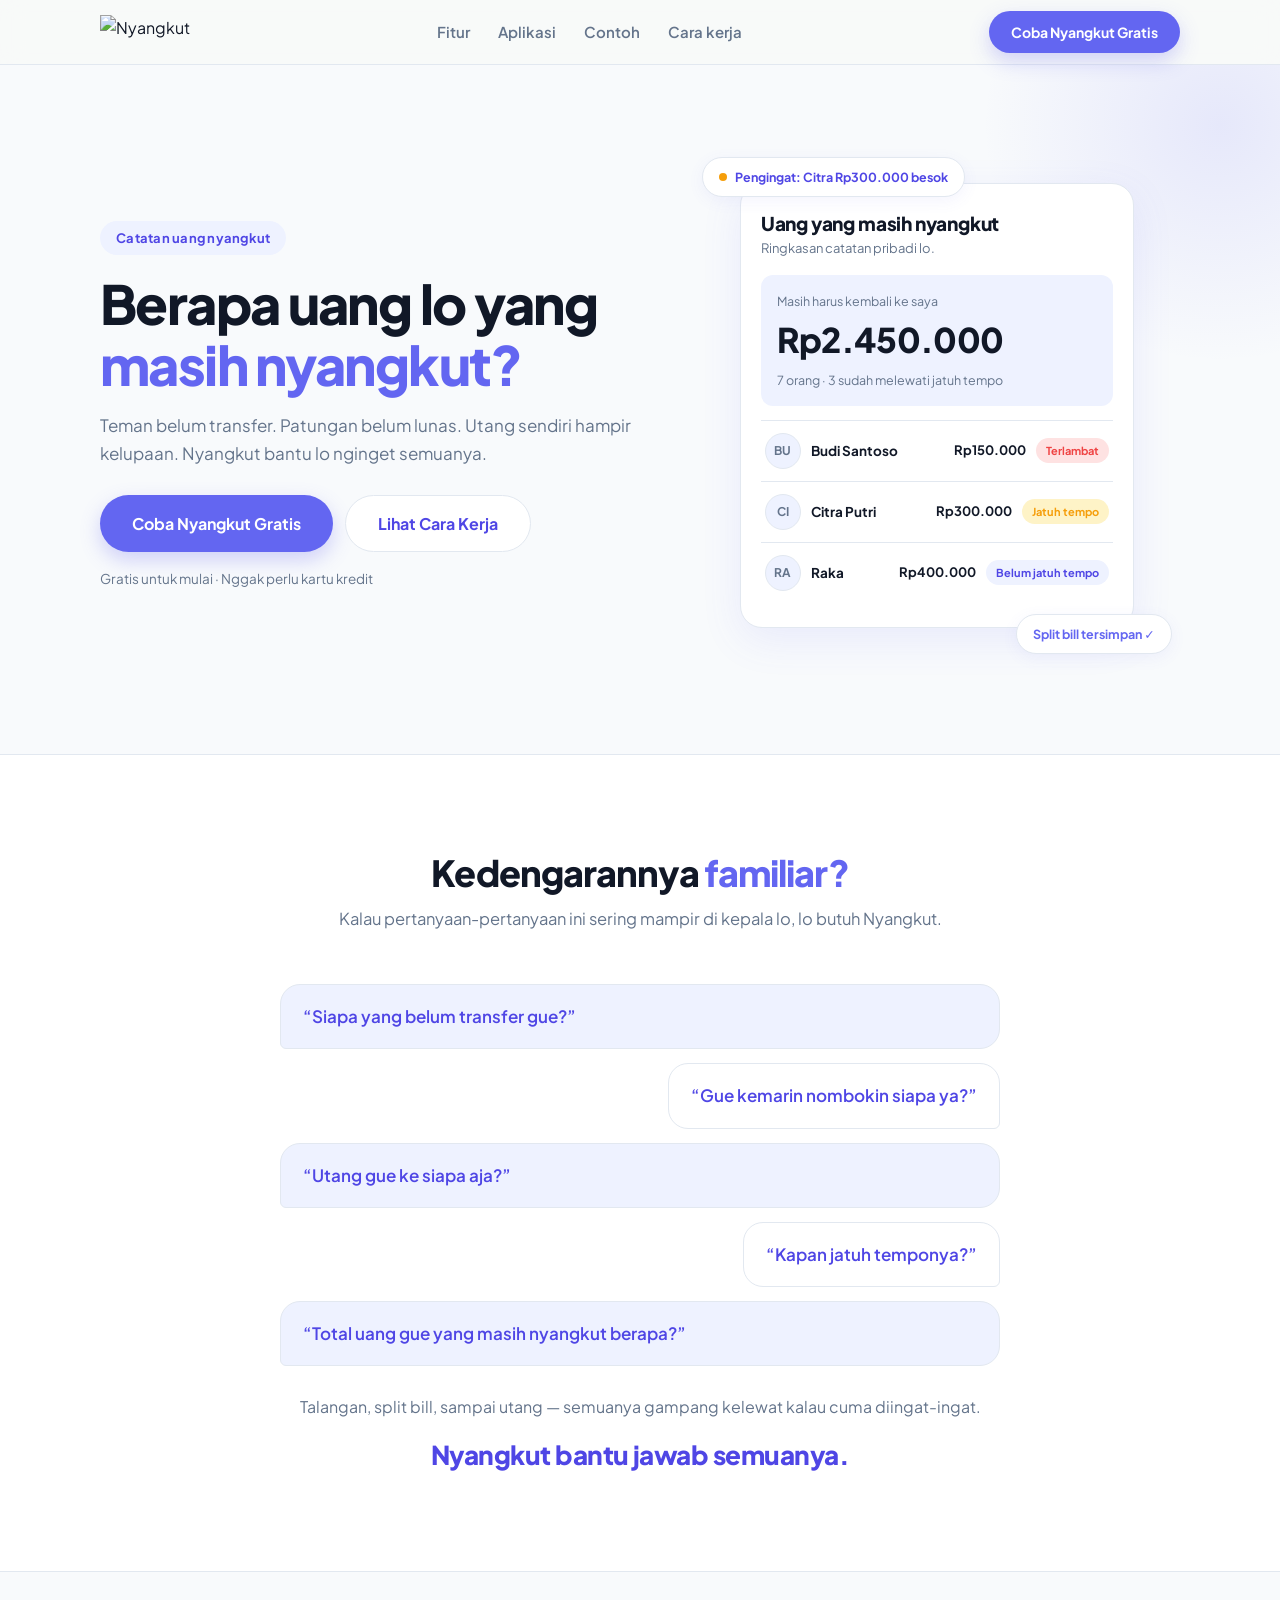
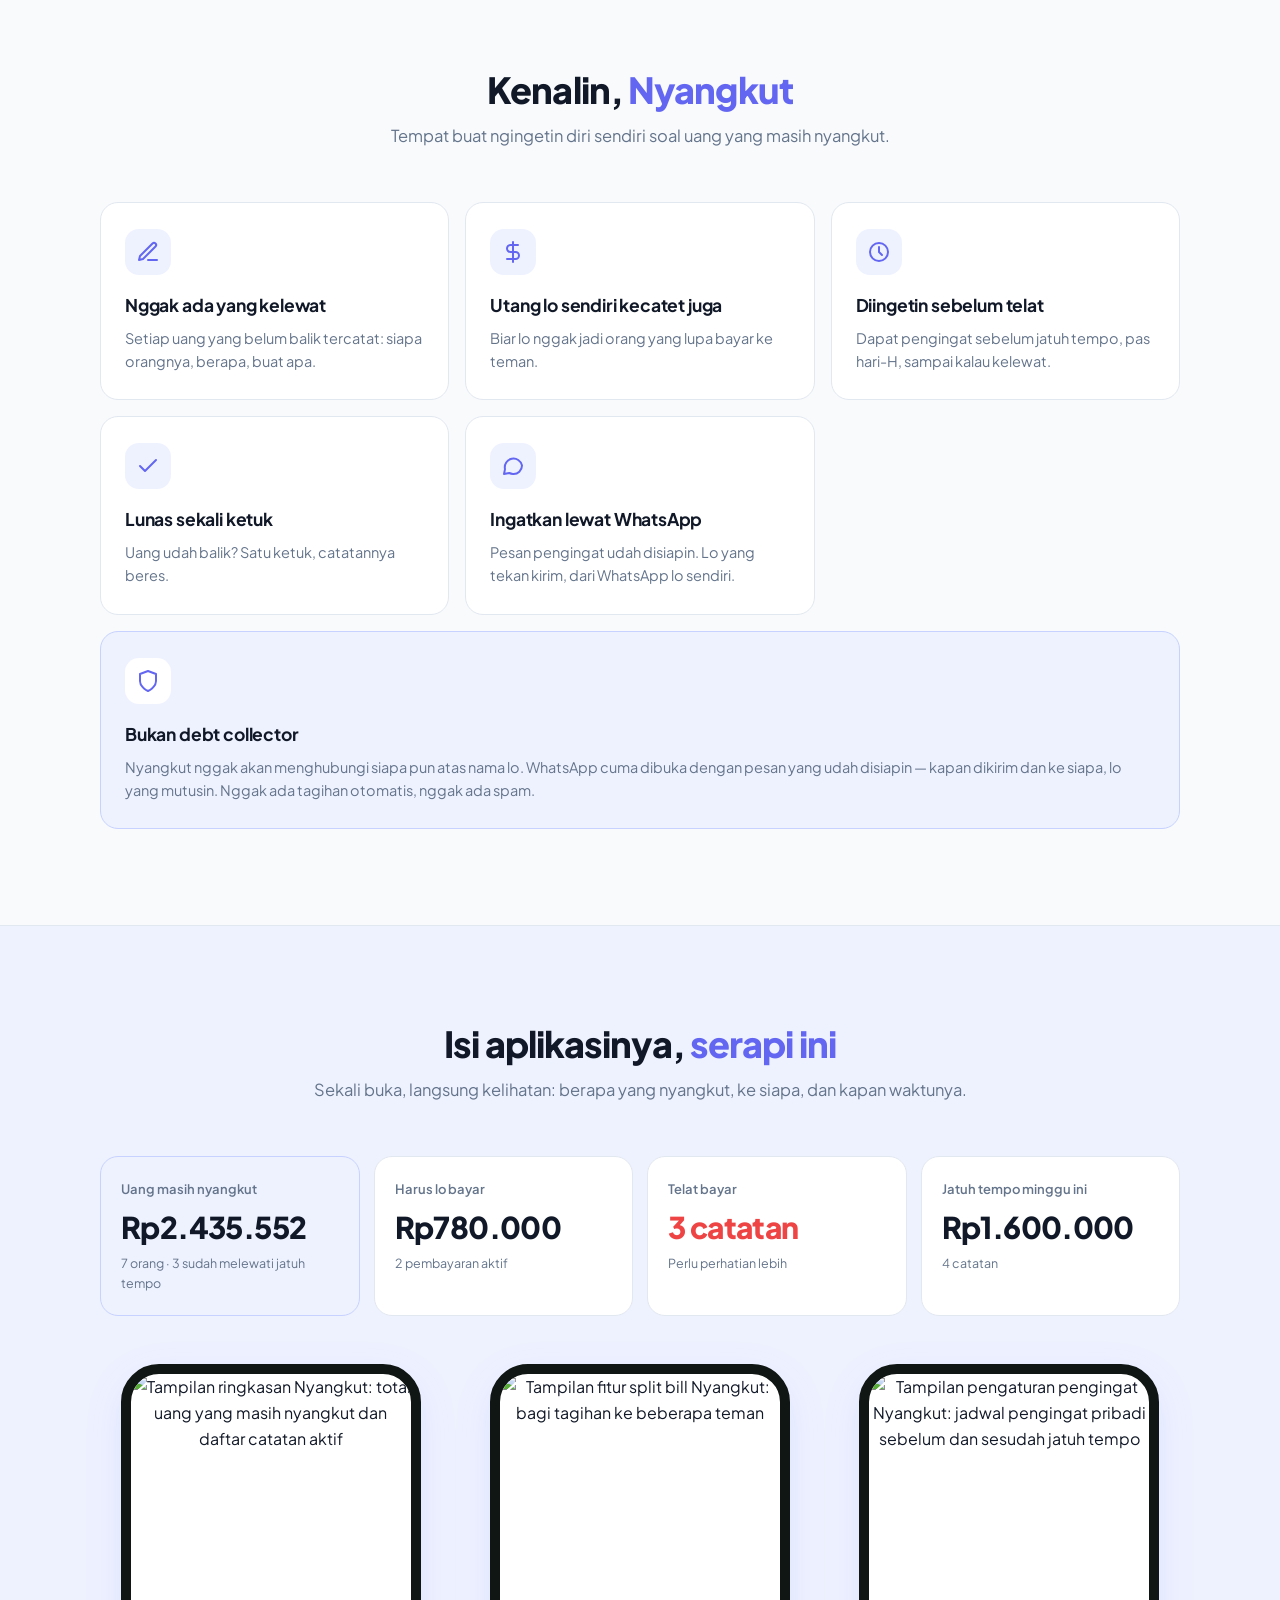
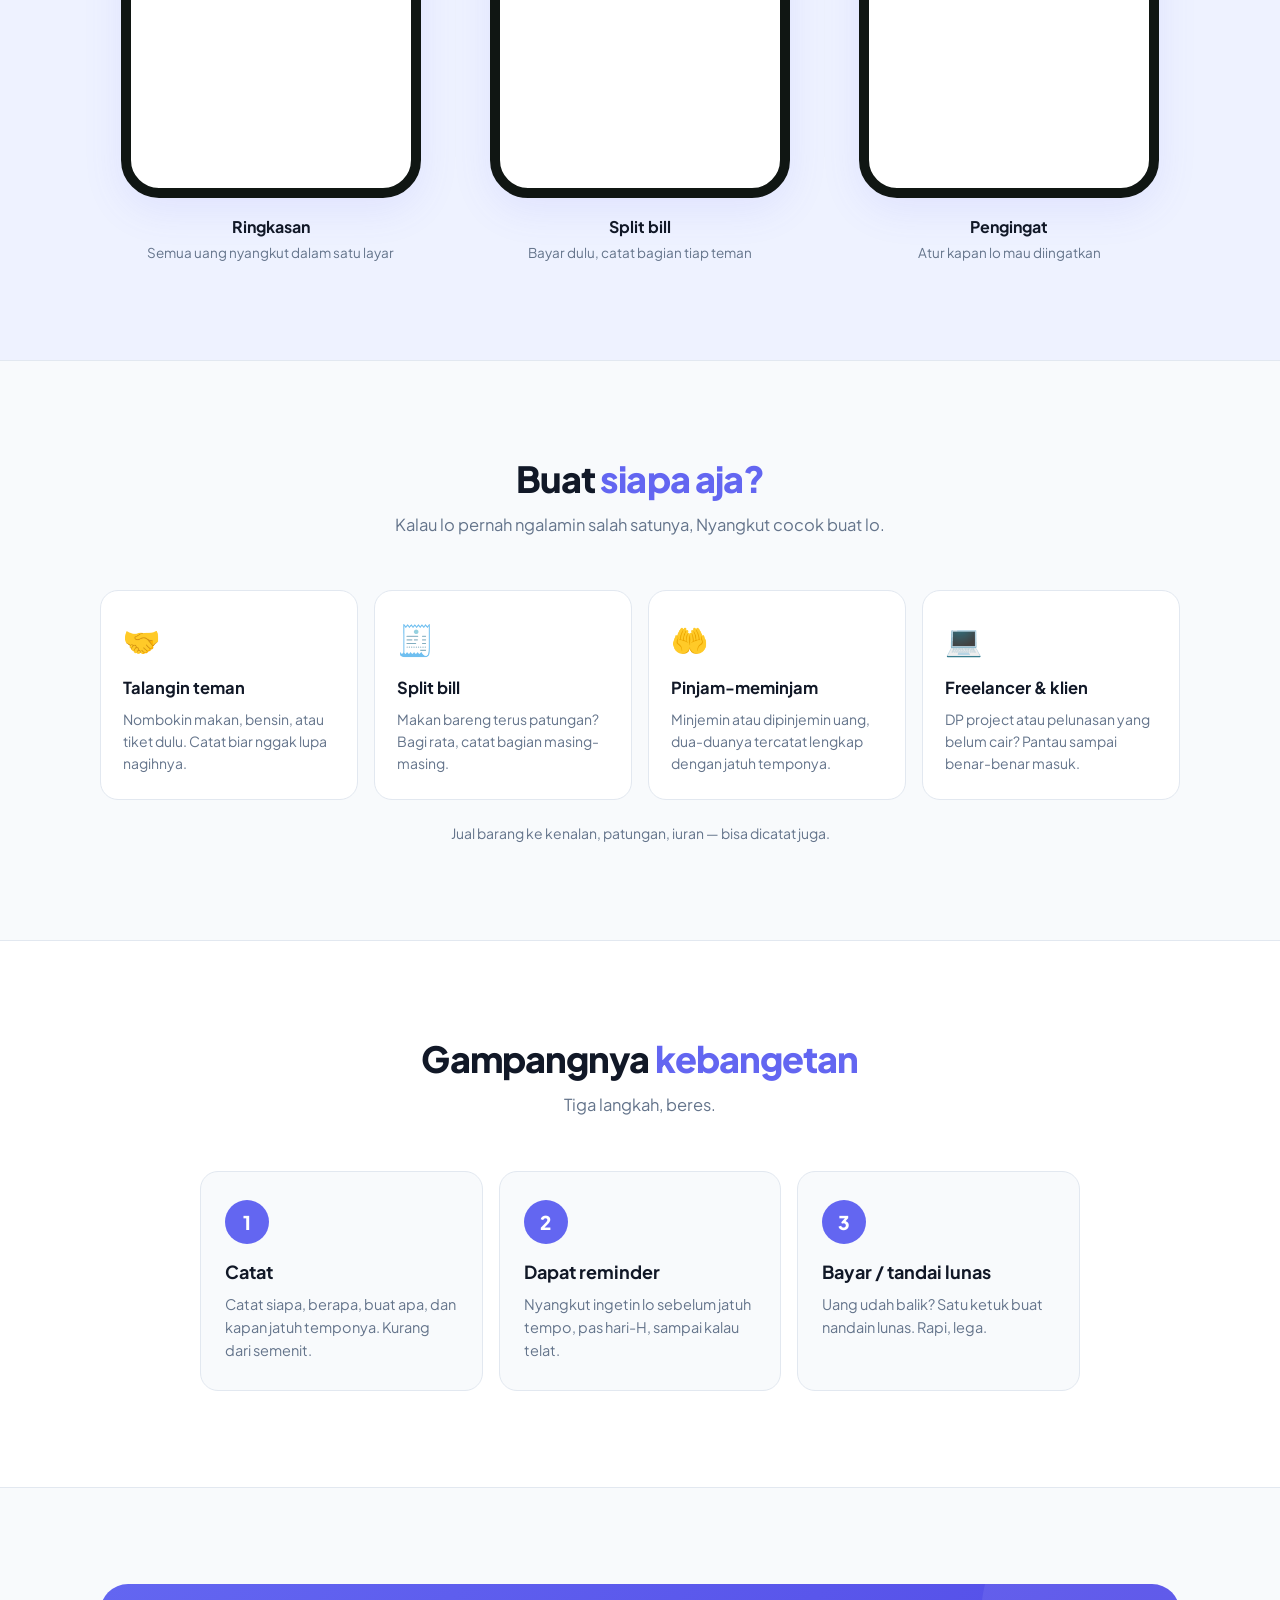
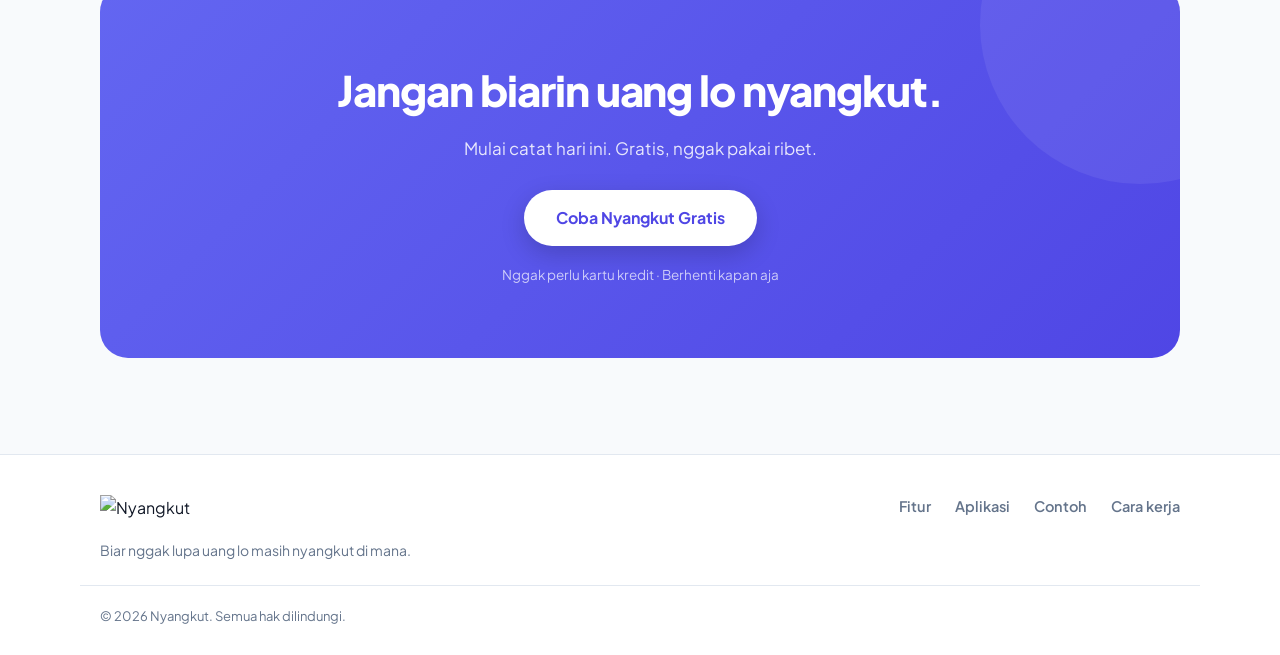
==== commit cdd1a850: "Improve copy & hierarchy: subheadline baru, CTA konsisten, 4 use cases, outcome-focused features" ====
--- a/index.html
+++ b/index.html
@@ -27,7 +27,7 @@
         <a href="#cara-kerja">Cara kerja</a>
       </nav>
       <div class="nav-cta">
-        <a href="#daftar" class="btn btn-primary btn-sm">Mulai Gratis</a>
+        <a href="#daftar" class="btn btn-primary btn-sm">Coba Nyangkut Gratis</a>
         <button class="nav-toggle" id="navToggle" aria-label="Buka menu" aria-expanded="false" aria-controls="mobileMenu">
           <span></span><span></span><span></span>
         </button>
@@ -38,7 +38,7 @@
       <a href="#aplikasi">Aplikasi</a>
       <a href="#contoh">Contoh</a>
       <a href="#cara-kerja">Cara kerja</a>
-      <a href="#daftar" class="btn btn-primary">Mulai Gratis</a>
+      <a href="#daftar" class="btn btn-primary">Coba Nyangkut Gratis</a>
     </div>
   </header>
 
@@ -50,12 +50,12 @@
           <span class="eyebrow">Catatan uang nyangkut</span>
           <h1>Berapa uang lo yang <span class="hl">masih nyangkut?</span></h1>
           <p class="lede">
-            Nyangkut bantuin lo nyatet siapa yang belum bayar, siapa yang harus lo bayar,
-            dan kapan jatuh temponya. Biar nggak ada lagi uang yang hilang dari ingatan.
+            Teman belum transfer. Patungan belum lunas. Utang sendiri hampir kelupaan.
+            Nyangkut bantu lo nginget semuanya.
           </p>
           <div class="hero-actions">
             <a href="#daftar" class="btn btn-primary btn-lg">Coba Nyangkut Gratis</a>
-            <a href="#cara-kerja" class="btn btn-ghost btn-lg">Lihat cara kerja</a>
+            <a href="#cara-kerja" class="btn btn-ghost btn-lg">Lihat Cara Kerja</a>
           </div>
           <p class="hero-note">Gratis untuk mulai &middot; Nggak perlu kartu kredit</p>
         </div>
@@ -63,7 +63,7 @@
         <div class="hero-visual" aria-hidden="true">
           <div class="dash-card">
             <p class="dash-label">Uang yang masih nyangkut</p>
-            <p class="dash-sub">Ringkasan catatan pribadi Anda.</p>
+            <p class="dash-sub">Ringkasan catatan pribadi lo.</p>
             <div class="dash-total">
               <p class="dash-total-label">Masih harus kembali ke saya</p>
               <p class="dash-total-value">Rp2.450.000</p>
@@ -108,8 +108,10 @@
           <div class="chat-bubble reveal">&ldquo;Gue kemarin nombokin siapa ya?&rdquo;</div>
           <div class="chat-bubble reveal">&ldquo;Utang gue ke siapa aja?&rdquo;</div>
           <div class="chat-bubble reveal">&ldquo;Kapan jatuh temponya?&rdquo;</div>
-        </div>
-        <p class="problem-close reveal">Uang talangan, split bill yang belum dibayar, sampai utang ke orang lain &mdash; semuanya gampang kelewat kalau cuma diingat-ingat.</p>
+          <div class="chat-bubble reveal">&ldquo;Total uang gue yang masih nyangkut berapa?&rdquo;</div>
+        </div>
+        <p class="problem-close reveal">Talangan, split bill, sampai utang &mdash; semuanya gampang kelewat kalau cuma diingat-ingat.</p>
+        <p class="problem-answer reveal">Nyangkut bantu jawab semuanya.</p>
       </div>
     </section>
 
@@ -117,49 +119,49 @@
     <section class="section" id="fitur">
       <div class="container">
         <h2 class="section-title">Kenalin, <span class="hl">Nyangkut</span></h2>
-        <p class="section-sub">Satu tempat buat semua urusan uang antar-orang. Simpel, rapi, nggak ribet.</p>
+        <p class="section-sub">Tempat buat ngingetin diri sendiri soal uang yang masih nyangkut.</p>
         <div class="feature-grid">
           <article class="feature-card reveal">
             <div class="feature-icon" aria-hidden="true">
               <svg viewBox="0 0 24 24" fill="none" stroke="currentColor" stroke-width="2" stroke-linecap="round" stroke-linejoin="round"><path d="M12 20h9"/><path d="M16.5 3.5a2.1 2.1 0 0 1 3 3L7 19l-4 1 1-4Z"/></svg>
             </div>
-            <h3>Catat uang yang belum kembali</h3>
-            <p>Setiap talangan tercatat rapi: siapa orangnya, berapa jumlahnya, buat apa, dan kapan harus kembali.</p>
+            <h3>Nggak ada yang kelewat</h3>
+            <p>Setiap uang yang belum balik tercatat: siapa orangnya, berapa, buat apa.</p>
           </article>
           <article class="feature-card reveal">
             <div class="feature-icon" aria-hidden="true">
               <svg viewBox="0 0 24 24" fill="none" stroke="currentColor" stroke-width="2" stroke-linecap="round" stroke-linejoin="round"><path d="M12 2v20"/><path d="M17 5H9.5a3.5 3.5 0 0 0 0 7h5a3.5 3.5 0 0 1 0 7H6"/></svg>
             </div>
-            <h3>Catat utang lo sendiri</h3>
-            <p>Berlaku dua arah. Lo juga bisa nyatet utang lo ke orang lain, biar nggak lupa bayar dan nggak merusak hubungan.</p>
+            <h3>Utang lo sendiri kecatet juga</h3>
+            <p>Biar lo nggak jadi orang yang lupa bayar ke teman.</p>
           </article>
           <article class="feature-card reveal">
             <div class="feature-icon" aria-hidden="true">
               <svg viewBox="0 0 24 24" fill="none" stroke="currentColor" stroke-width="2" stroke-linecap="round" stroke-linejoin="round"><circle cx="12" cy="12" r="9"/><path d="M12 7v5l3 3"/></svg>
             </div>
-            <h3>Dapat reminder otomatis</h3>
-            <p>Diingatkan sebelum jatuh tempo, pas hari-H, sampai kalau sudah telat. Nggak perlu pasang alarm manual lagi.</p>
+            <h3>Diingetin sebelum telat</h3>
+            <p>Dapat pengingat sebelum jatuh tempo, pas hari-H, sampai kalau kelewat.</p>
           </article>
           <article class="feature-card reveal">
             <div class="feature-icon" aria-hidden="true">
               <svg viewBox="0 0 24 24" fill="none" stroke="currentColor" stroke-width="2" stroke-linecap="round" stroke-linejoin="round"><path d="M20 6 9 17l-5-5"/></svg>
             </div>
-            <h3>Tandai lunas sekali ketuk</h3>
-            <p>Uang udah balik atau utang udah dibayar? Satu ketuk, catatannya beres dan masuk riwayat.</p>
+            <h3>Lunas sekali ketuk</h3>
+            <p>Uang udah balik? Satu ketuk, catatannya beres.</p>
           </article>
           <article class="feature-card reveal">
             <div class="feature-icon" aria-hidden="true">
               <svg viewBox="0 0 24 24" fill="none" stroke="currentColor" stroke-width="2" stroke-linecap="round" stroke-linejoin="round"><path d="M21 11.5a8.4 8.4 0 0 1-9 8.4 8.6 8.6 0 0 1-3.8-.9L3 20l1-4.9A8.4 8.4 0 1 1 21 11.5Z"/></svg>
             </div>
-            <h3>Bantu ingatkan via WhatsApp</h3>
-            <p>Teks pengingat disiapin otomatis. Lo yang tekan Kirim, dari WhatsApp lo sendiri. Sopan, nggak awkward.</p>
+            <h3>Ingatkan lewat WhatsApp</h3>
+            <p>Pesan pengingat udah disiapin. Lo yang tekan kirim, dari WhatsApp lo sendiri.</p>
           </article>
           <article class="feature-card reveal feature-wide">
             <div class="feature-icon" aria-hidden="true">
               <svg viewBox="0 0 24 24" fill="none" stroke="currentColor" stroke-width="2" stroke-linecap="round" stroke-linejoin="round"><path d="M12 22s8-3.6 8-10V5l-8-3-8 3v7c0 6.4 8 10 8 10Z"/></svg>
             </div>
             <h3>Bukan debt collector</h3>
-            <p>Nyangkut cuma bantu lo <strong>mencatat, mengingatkan, dan mengelola</strong>. Nggak ada tagihan otomatis ke orang lain, nggak ada denda, nggak ada teror. Kendali penuh tetap di tangan lo.</p>
+            <p>Nyangkut nggak akan menghubungi siapa pun atas nama lo. WhatsApp cuma dibuka dengan pesan yang udah disiapin &mdash; kapan dikirim dan ke siapa, lo yang mutusin. Nggak ada tagihan otomatis, nggak ada spam.</p>
           </article>
         </div>
       </div>
@@ -237,17 +239,8 @@
             <h3>Freelancer &amp; klien</h3>
             <p>DP project atau pelunasan yang belum cair? Pantau sampai benar-benar masuk.</p>
           </article>
-          <article class="usecase-card reveal">
-            <span class="usecase-emoji" aria-hidden="true">&#x1F45C;</span>
-            <h3>Jual barang ke kenalan</h3>
-            <p>&ldquo;Bayar nanti ya&rdquo; — oke, tapi dicatat dulu biar nggak menguap.</p>
-          </article>
-          <article class="usecase-card reveal">
-            <span class="usecase-emoji" aria-hidden="true">&#x1F91D;</span>
-            <h3>Patungan</h3>
-            <p>Kado bareng, iuran, atau urunan acara. Siapa udah bayar, siapa belum, kelihatan jelas.</p>
-          </article>
-        </div>
+        </div>
+        <p class="usecase-support reveal">Jual barang ke kenalan, patungan, iuran &mdash; bisa dicatat juga.</p>
       </div>
     </section>
 
@@ -282,7 +275,7 @@
         <div class="cta-panel reveal">
           <h2>Jangan biarin uang lo nyangkut.</h2>
           <p>Mulai catat hari ini. Gratis, nggak pakai ribet.</p>
-          <a href="#top" class="btn btn-light btn-lg">Mulai Gratis</a>
+          <a href="#top" class="btn btn-light btn-lg">Coba Nyangkut Gratis</a>
           <p class="cta-note">Nggak perlu kartu kredit &middot; Berhenti kapan aja</p>
         </div>
       </div>
--- a/styles.css
+++ b/styles.css
@@ -247,7 +247,7 @@
 }
 .dash-total-label { font-size: 12.5px; color: var(--muted); }
 .dash-total-value {
-  font-size: 30px;
+  font-size: 34px;
   font-weight: 800;
   letter-spacing: -0.02em;
   color: var(--ink);
@@ -369,6 +369,14 @@
   margin: 0 auto;
   font-size: 16px;
 }
+.problem-answer {
+  text-align: center;
+  font-size: clamp(20px, 3.4vw, 26px);
+  font-weight: 800;
+  letter-spacing: -0.02em;
+  color: var(--primary-dark);
+  margin-top: 14px;
+}
 
 /* ---------- Features ---------- */
 .feature-grid {
@@ -452,6 +460,12 @@
 .usecase-emoji { font-size: 30px; display: block; margin-bottom: 12px; }
 .usecase-card h3 { font-size: 16.5px; font-weight: 700; margin-bottom: 6px; }
 .usecase-card p { font-size: 14px; color: var(--muted); }
+.usecase-support {
+  text-align: center;
+  color: var(--muted);
+  font-size: 14px;
+  margin-top: 22px;
+}
 
 /* ---------- How it works ---------- */
 .how { background: var(--card); border-top: 1px solid var(--line); border-bottom: 1px solid var(--line); }
@@ -565,7 +579,7 @@
 
   .feature-grid { grid-template-columns: repeat(3, 1fr); }
   .feature-wide { grid-column: 1 / -1; }
-  .usecase-grid { grid-template-columns: repeat(3, 1fr); }
+  .usecase-grid { grid-template-columns: repeat(4, 1fr); }
 
   .stat-grid { grid-template-columns: repeat(4, 1fr); }
   .stat-main { grid-column: span 1; }
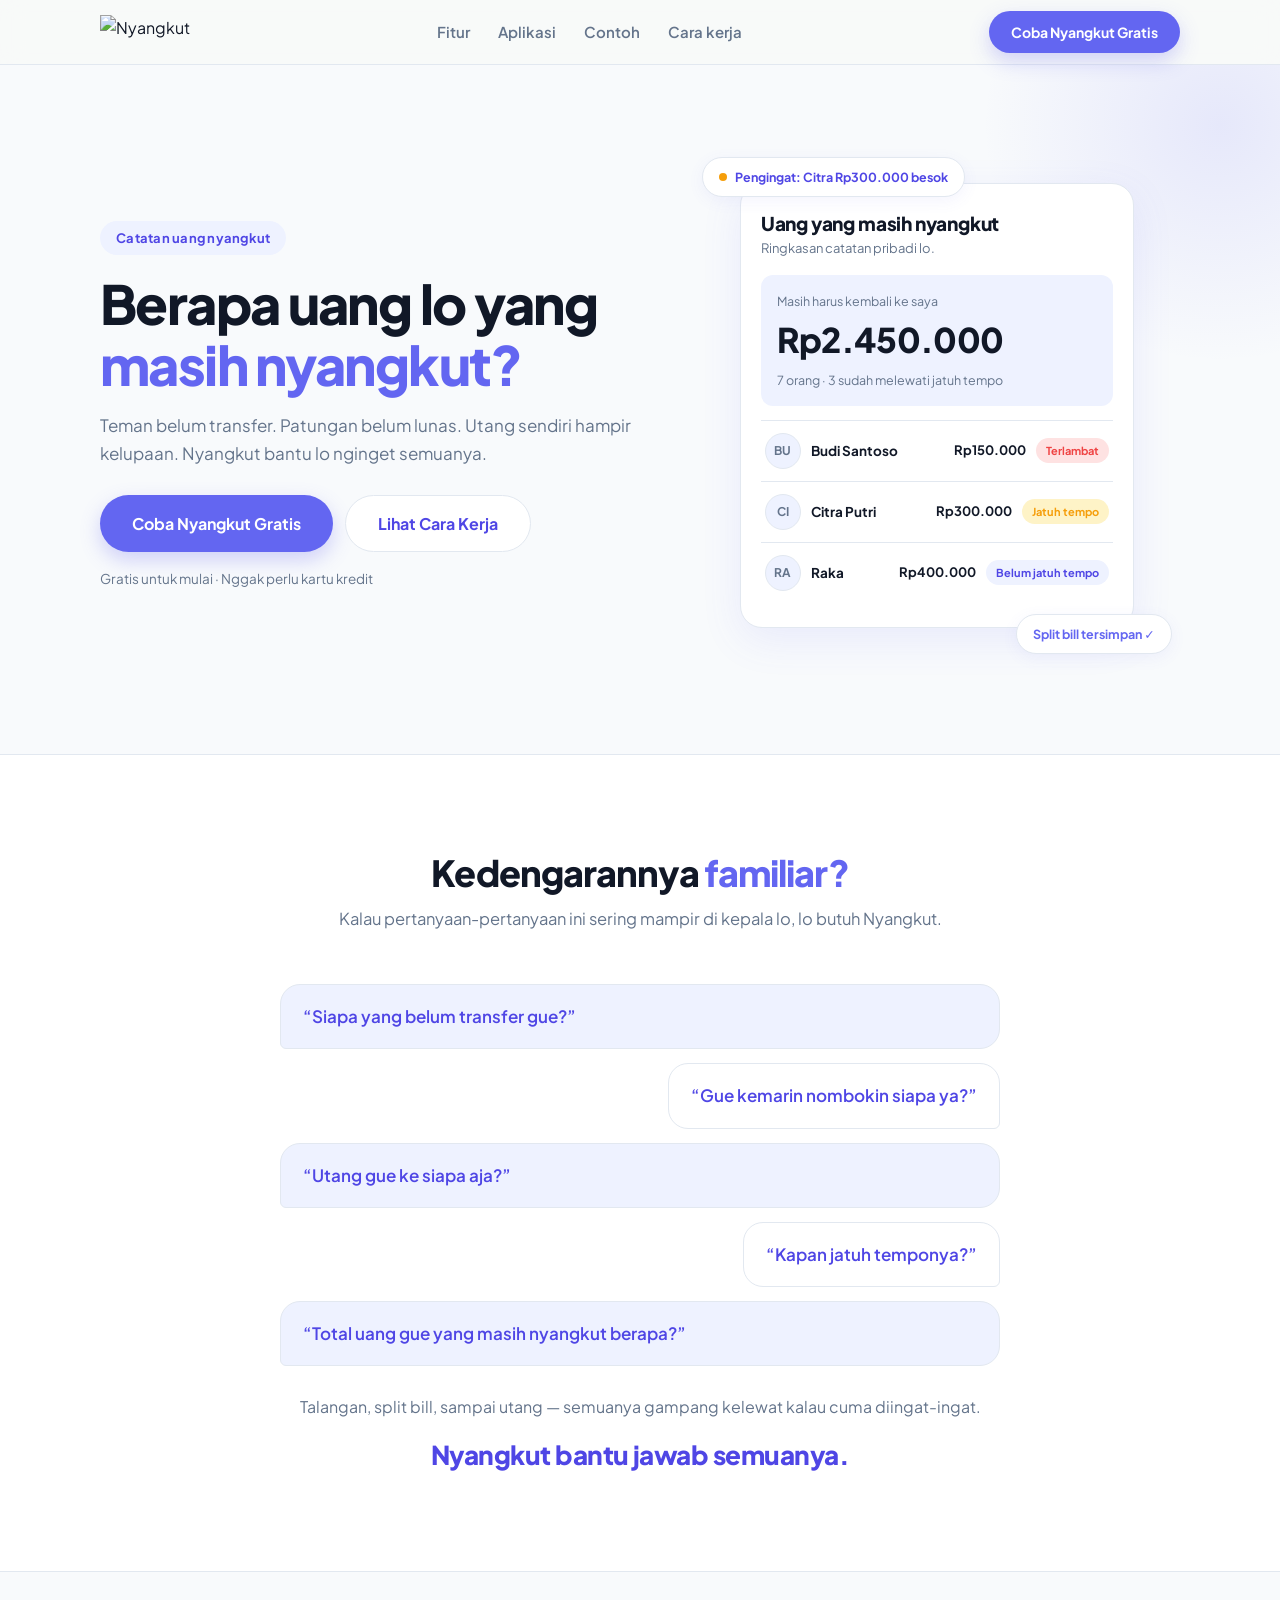
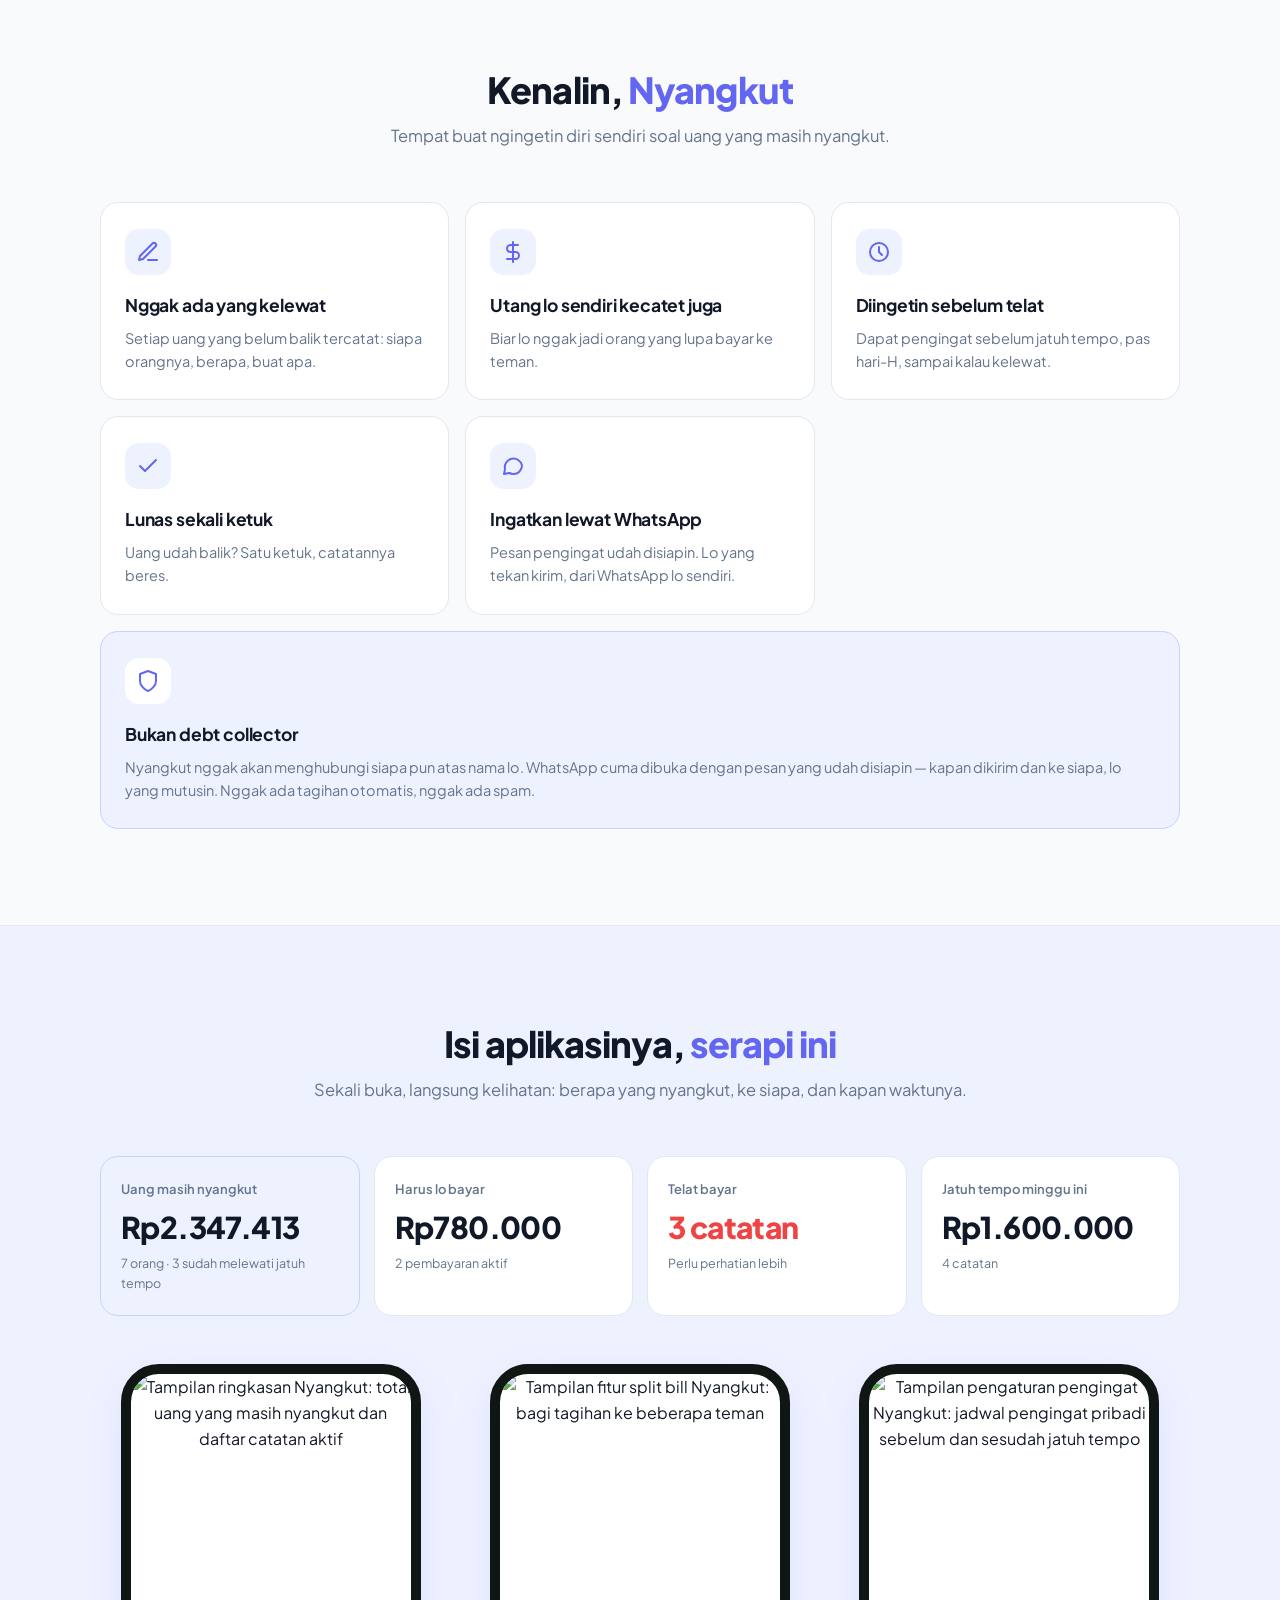
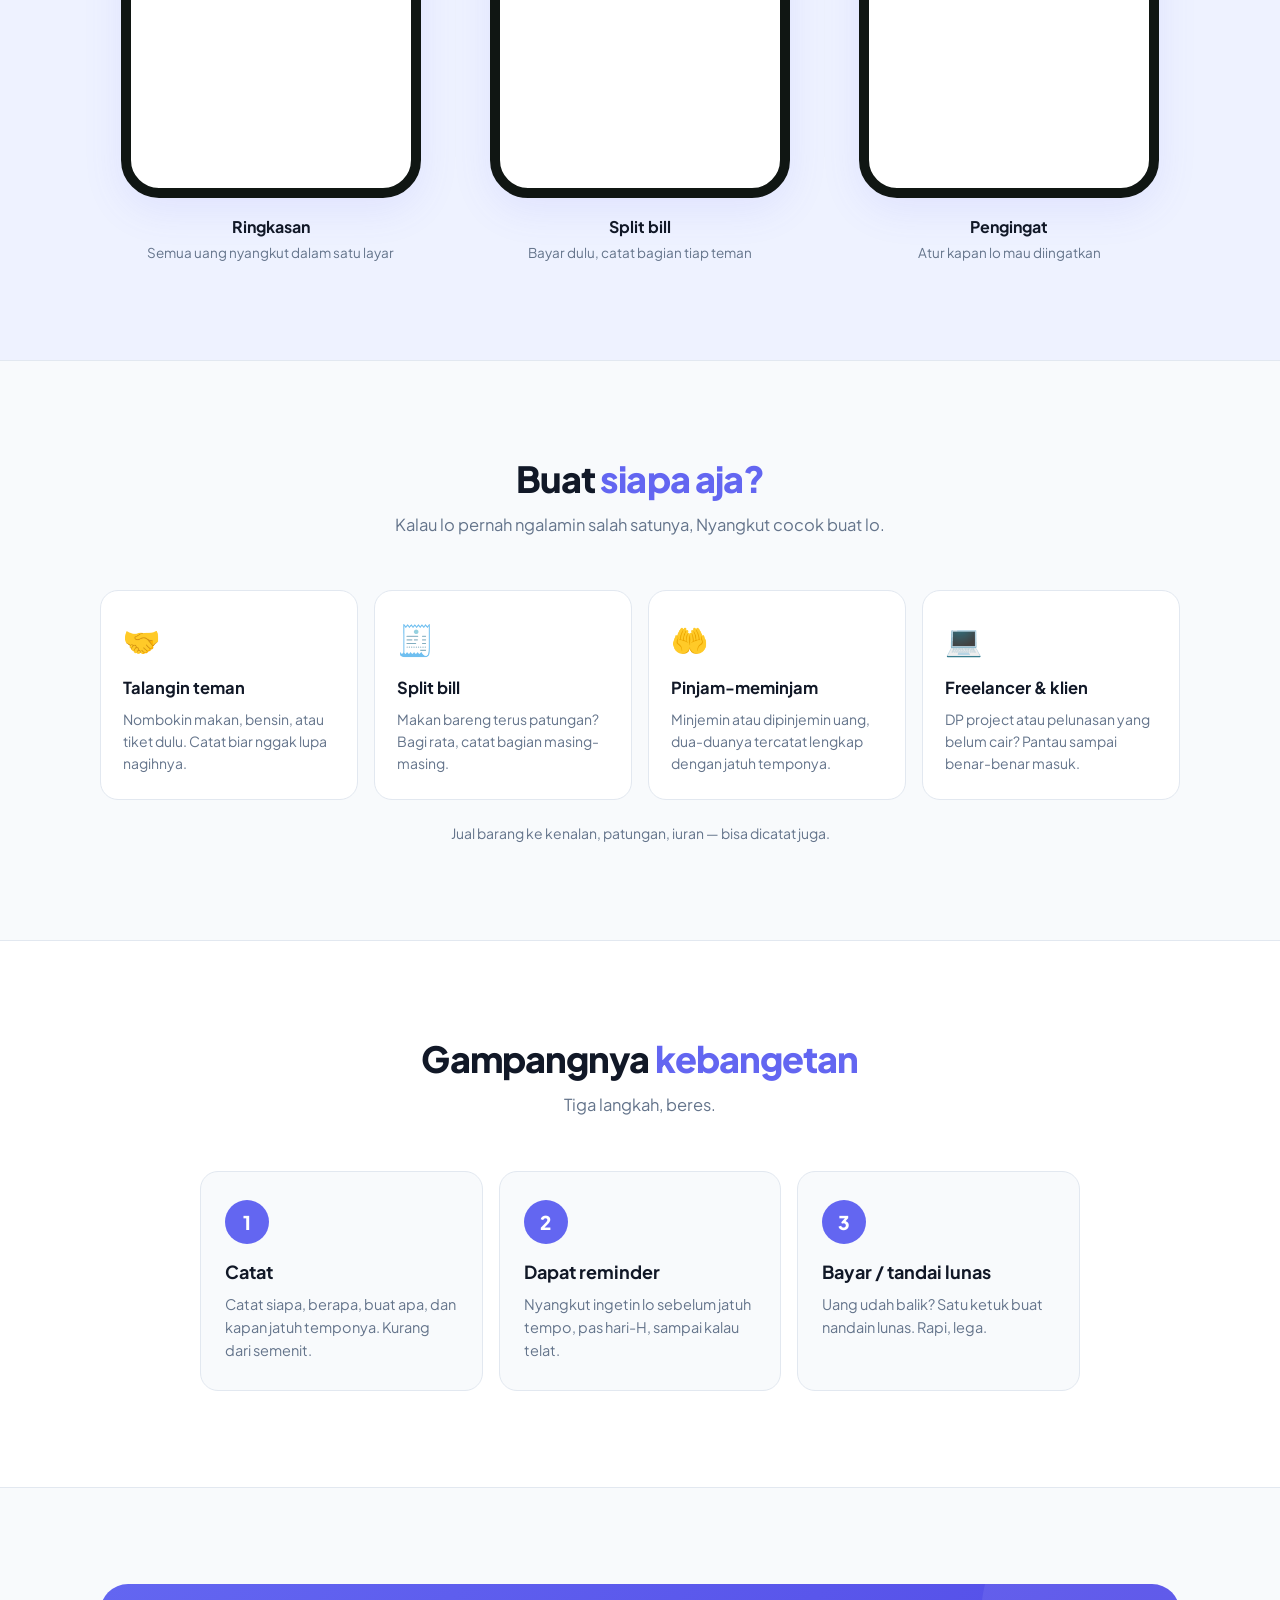
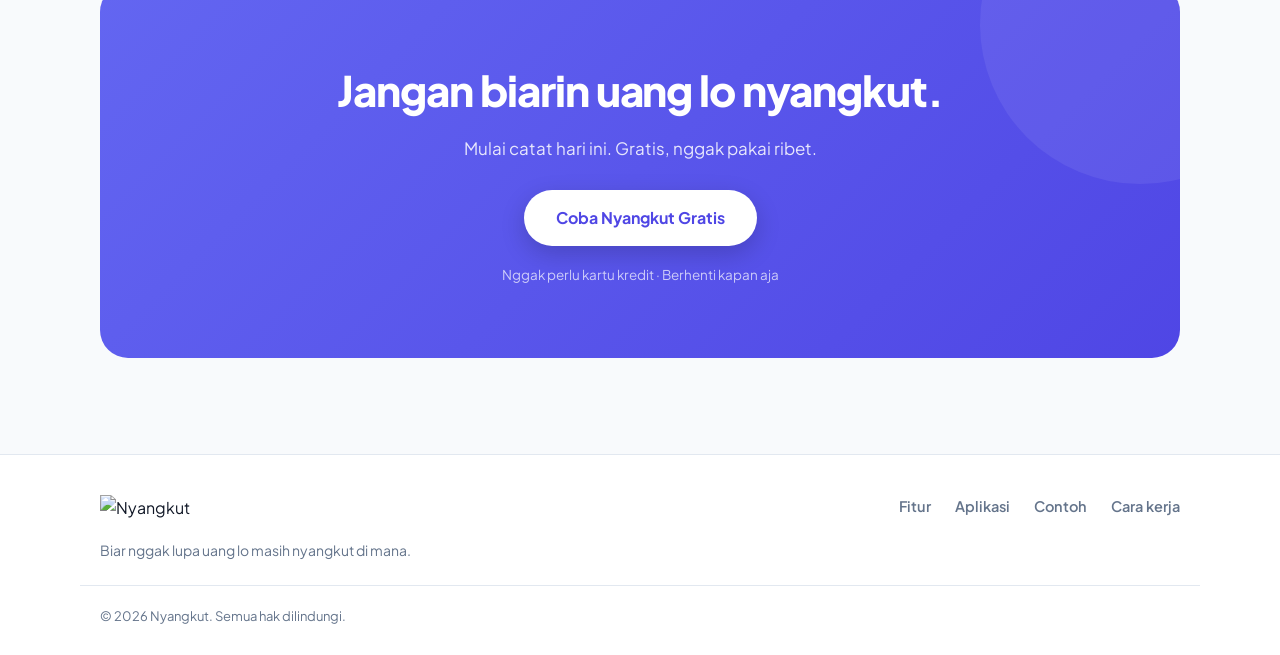
==== commit b0ee7e49: "Auth UI scaffold: /login /register /dashboard (preview provider) + CTA landing -> /register" ====
--- a/index.html
+++ b/index.html
@@ -27,7 +27,7 @@
         <a href="#cara-kerja">Cara kerja</a>
       </nav>
       <div class="nav-cta">
-        <a href="#daftar" class="btn btn-primary btn-sm">Coba Nyangkut Gratis</a>
+        <a href="/register/" class="btn btn-primary btn-sm">Coba Nyangkut Gratis</a>
         <button class="nav-toggle" id="navToggle" aria-label="Buka menu" aria-expanded="false" aria-controls="mobileMenu">
           <span></span><span></span><span></span>
         </button>
@@ -38,7 +38,7 @@
       <a href="#aplikasi">Aplikasi</a>
       <a href="#contoh">Contoh</a>
       <a href="#cara-kerja">Cara kerja</a>
-      <a href="#daftar" class="btn btn-primary">Coba Nyangkut Gratis</a>
+      <a href="/register/" class="btn btn-primary">Coba Nyangkut Gratis</a>
     </div>
   </header>
 
@@ -54,7 +54,7 @@
             Nyangkut bantu lo nginget semuanya.
           </p>
           <div class="hero-actions">
-            <a href="#daftar" class="btn btn-primary btn-lg">Coba Nyangkut Gratis</a>
+            <a href="/register/" class="btn btn-primary btn-lg">Coba Nyangkut Gratis</a>
             <a href="#cara-kerja" class="btn btn-ghost btn-lg">Lihat Cara Kerja</a>
           </div>
           <p class="hero-note">Gratis untuk mulai &middot; Nggak perlu kartu kredit</p>
@@ -275,7 +275,7 @@
         <div class="cta-panel reveal">
           <h2>Jangan biarin uang lo nyangkut.</h2>
           <p>Mulai catat hari ini. Gratis, nggak pakai ribet.</p>
-          <a href="#top" class="btn btn-light btn-lg">Coba Nyangkut Gratis</a>
+          <a href="/register/" class="btn btn-light btn-lg">Coba Nyangkut Gratis</a>
           <p class="cta-note">Nggak perlu kartu kredit &middot; Berhenti kapan aja</p>
         </div>
       </div>
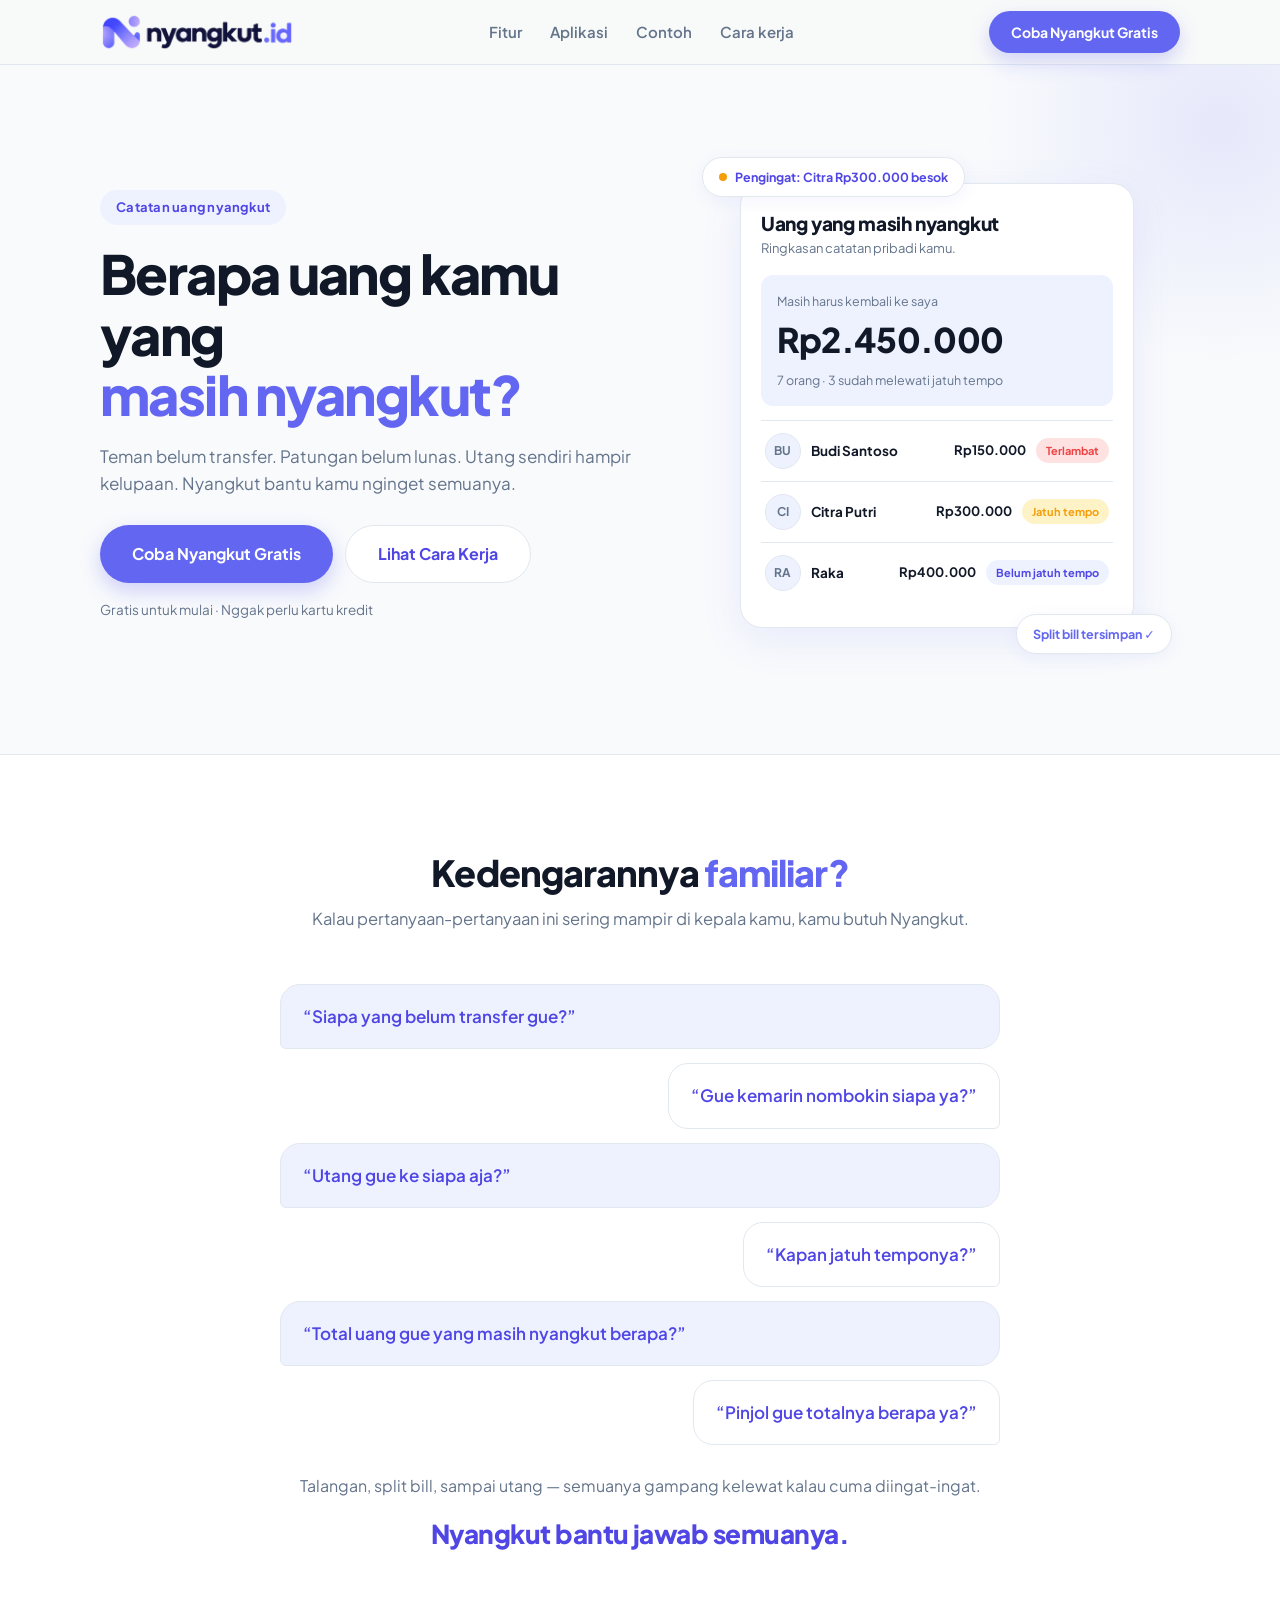
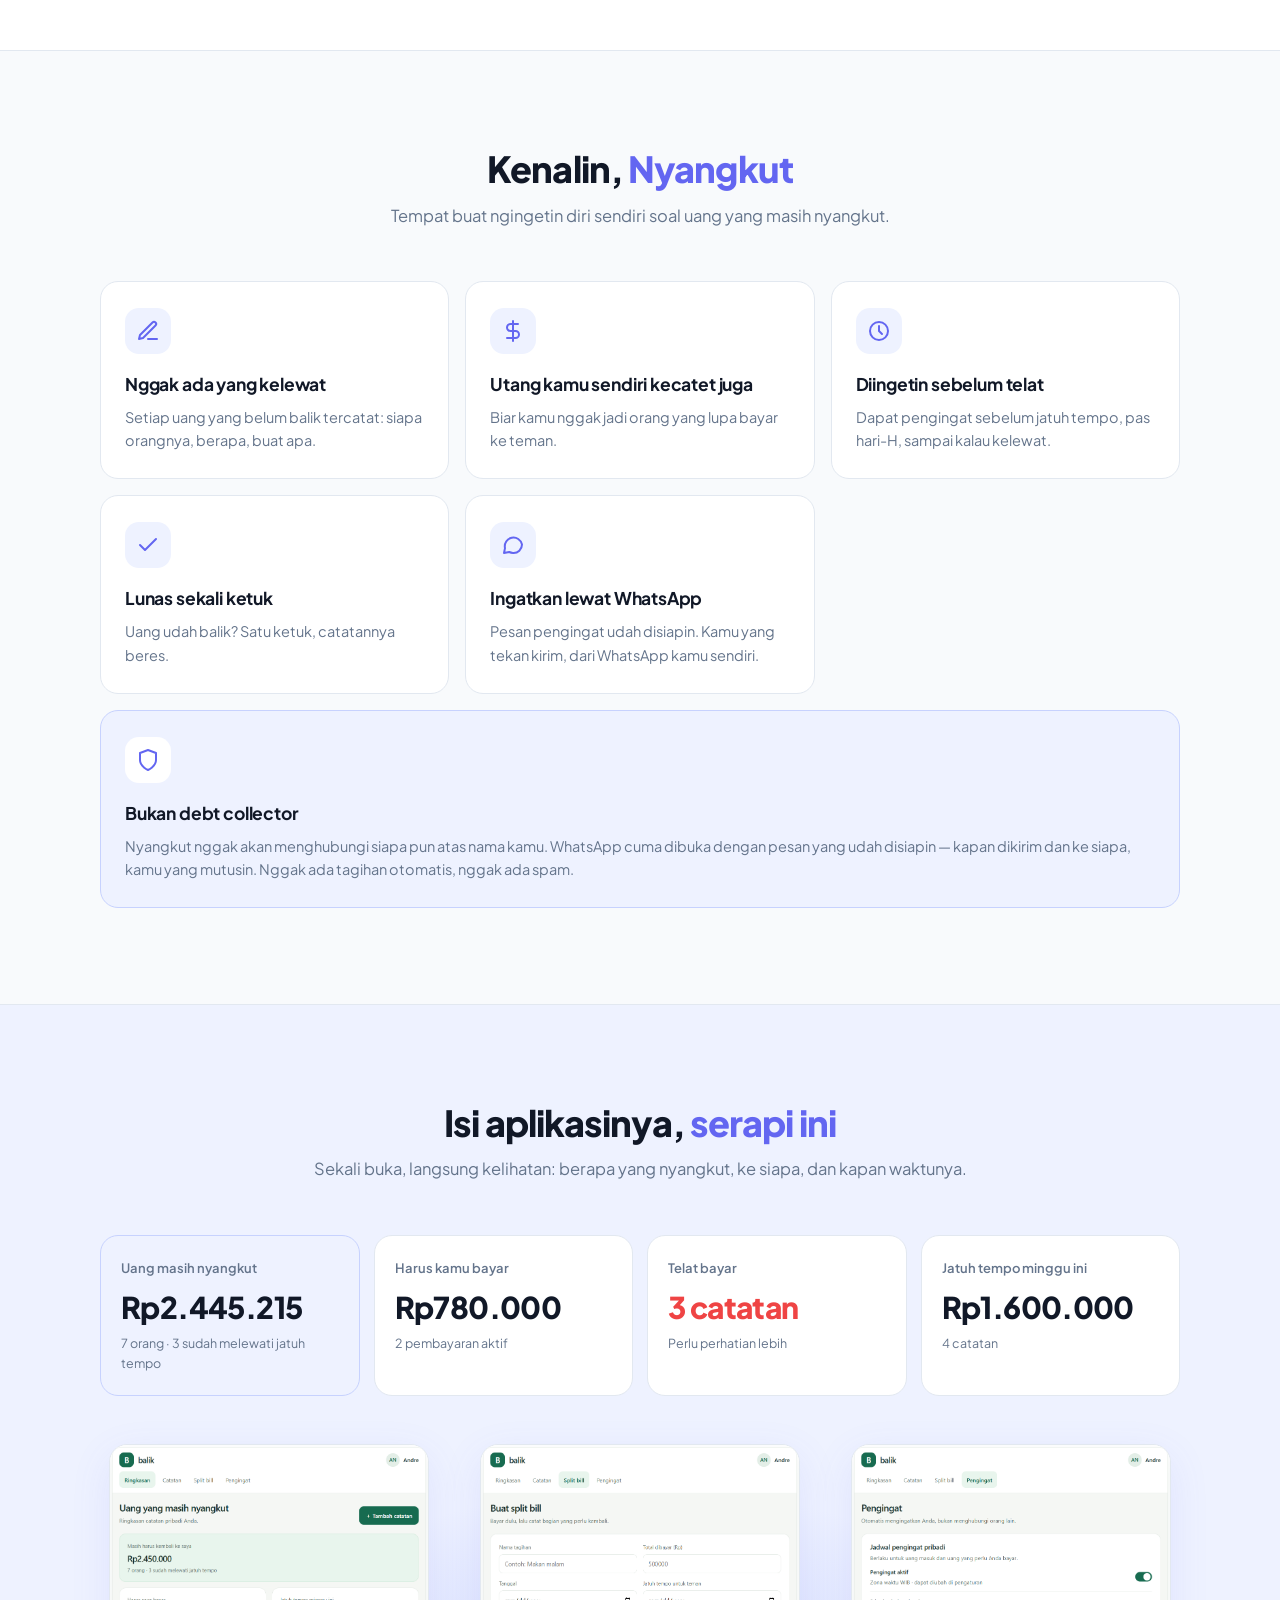
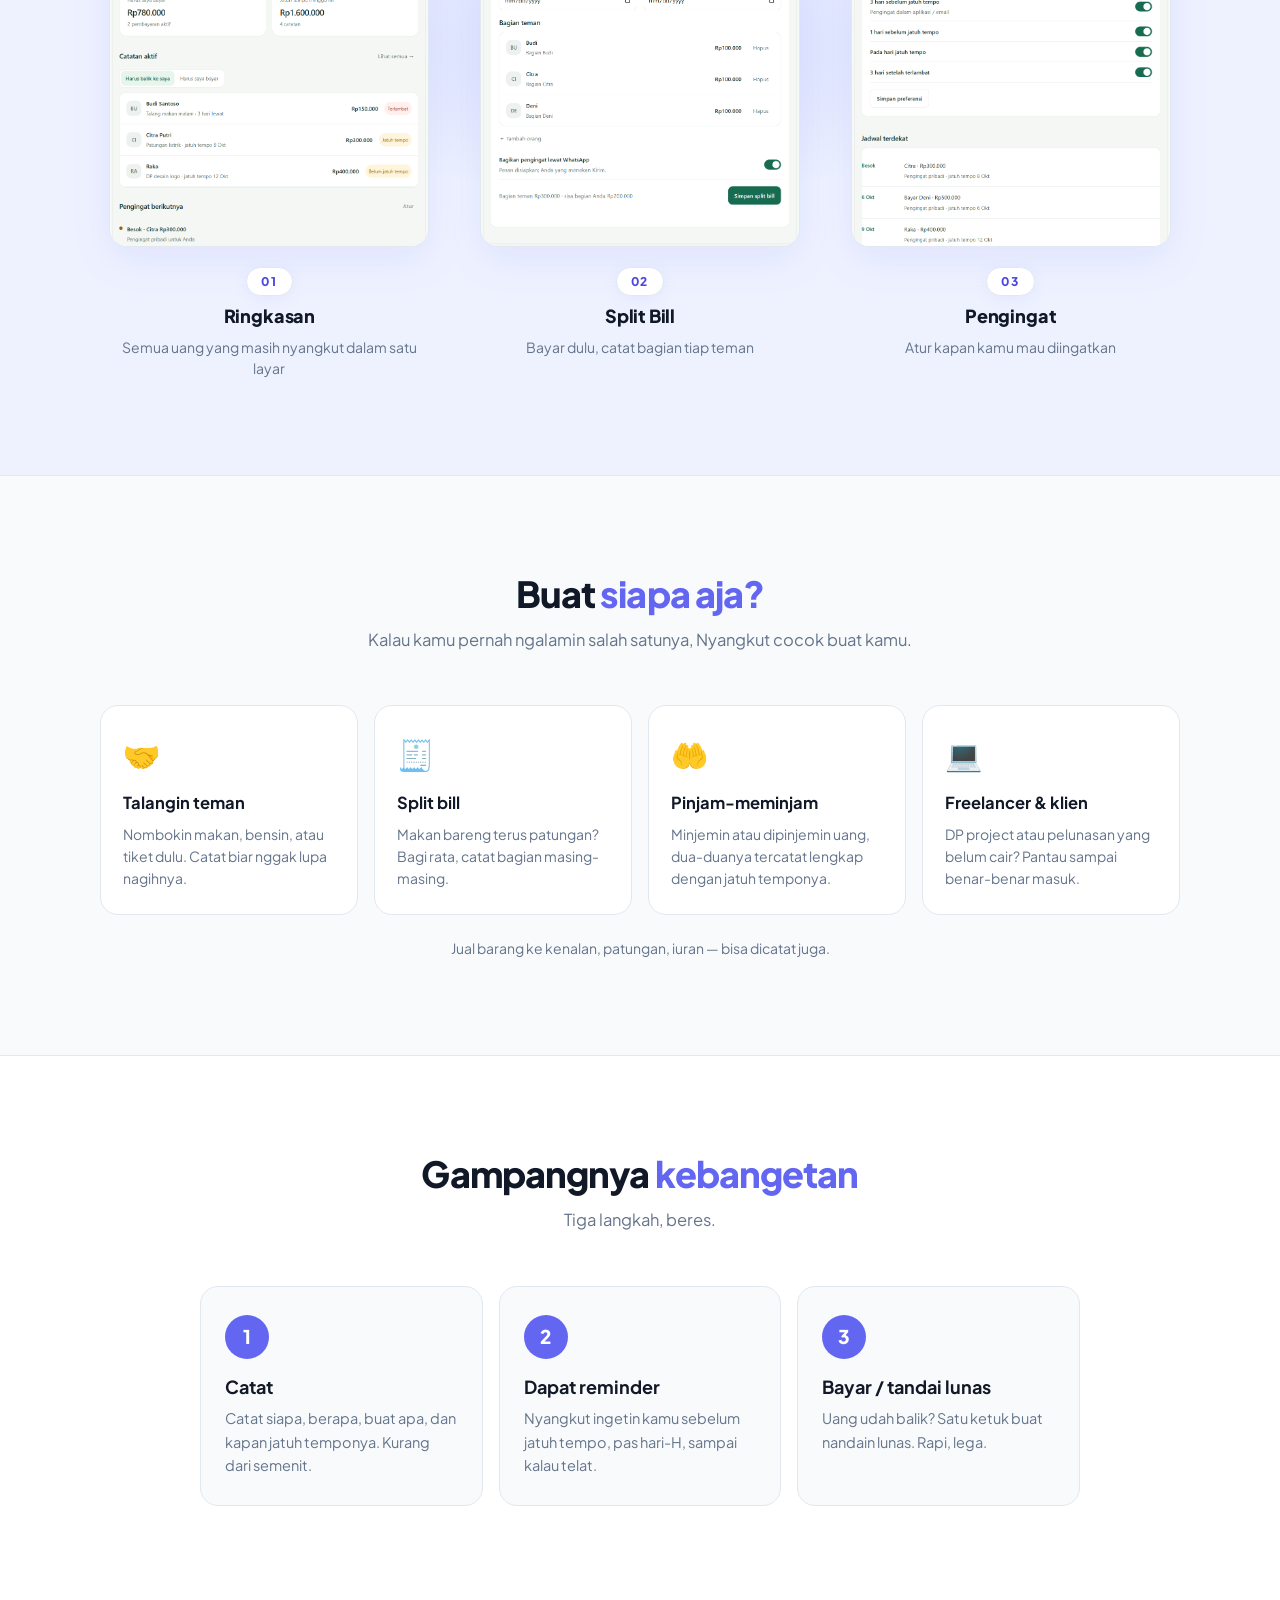
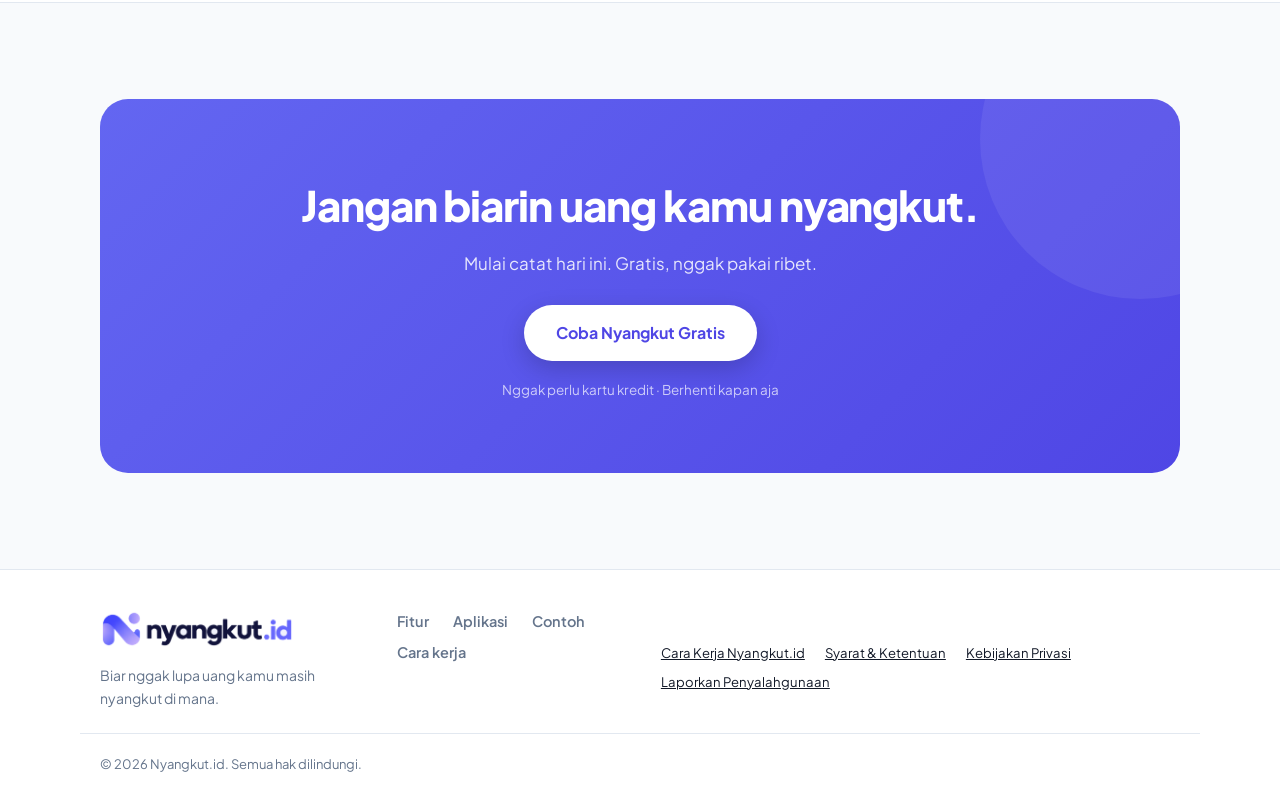
==== commit 7451b69f: "Advanced Reminder Premium + UX Setiap Bulan - Advanced Reminder: 5 preset offsets (H-7/H-3/H-1/Hari " ====
--- a/index.html
+++ b/index.html
@@ -3,14 +3,14 @@
 <head>
   <meta charset="UTF-8" />
   <meta name="viewport" content="width=device-width, initial-scale=1.0" />
-  <title>Nyangkut — Biar nggak lupa uang lo masih nyangkut di mana</title>
-  <meta name="description" content="Nyangkut membantu lo mencatat siapa yang belum bayar, siapa yang harus lo bayar, dan kapan jatuh temponya. Gratis untuk mulai." />
+  <title>Nyangkut — Biar nggak lupa uang kamu masih nyangkut di mana</title>
+  <meta name="description" content="Nyangkut membantu kamu mencatat siapa yang belum bayar, siapa yang harus kamu bayar, dan kapan jatuh temponya. Gratis untuk mulai." />
   <link rel="preconnect" href="https://fonts.googleapis.com" />
   <link rel="preconnect" href="https://fonts.gstatic.com" crossorigin />
   <link href="https://fonts.googleapis.com/css2?family=Plus+Jakarta+Sans:ital,wght@0,400;0,500;0,600;0,700;0,800;1,400&display=swap" rel="stylesheet" />
   <link rel="stylesheet" href="styles.css" />
-  <link rel="icon" type="image/png" href="assets/logo-mark.png" />
-  <link rel="apple-touch-icon" href="assets/logo-mark.png" />
+  <link rel="icon" type="image/png" href="assets/logo-mark.png?v=2" />
+  <link rel="apple-touch-icon" href="assets/logo-mark.png?v=2" />
 </head>
 <body>
 
@@ -18,7 +18,7 @@
   <header class="nav" id="top">
     <div class="container nav-inner">
       <a href="#top" class="brand" aria-label="Nyangkut - kembali ke atas">
-        <img class="brand-logo" src="assets/logo-nyangkut.png" alt="Nyangkut" />
+        <img class="brand-logo" src="assets/logo-nyangkut.png?v=2" alt="Nyangkut" />
       </a>
       <nav class="nav-links" aria-label="Navigasi utama">
         <a href="#fitur">Fitur</a>
@@ -48,10 +48,10 @@
       <div class="container hero-grid">
         <div class="hero-copy">
           <span class="eyebrow">Catatan uang nyangkut</span>
-          <h1>Berapa uang lo yang <span class="hl">masih nyangkut?</span></h1>
+          <h1>Berapa uang kamu yang <span class="hl">masih nyangkut?</span></h1>
           <p class="lede">
             Teman belum transfer. Patungan belum lunas. Utang sendiri hampir kelupaan.
-            Nyangkut bantu lo nginget semuanya.
+            Nyangkut bantu kamu nginget semuanya.
           </p>
           <div class="hero-actions">
             <a href="/register/" class="btn btn-primary btn-lg">Coba Nyangkut Gratis</a>
@@ -63,7 +63,7 @@
         <div class="hero-visual" aria-hidden="true">
           <div class="dash-card">
             <p class="dash-label">Uang yang masih nyangkut</p>
-            <p class="dash-sub">Ringkasan catatan pribadi lo.</p>
+            <p class="dash-sub">Ringkasan catatan pribadi kamu.</p>
             <div class="dash-total">
               <p class="dash-total-label">Masih harus kembali ke saya</p>
               <p class="dash-total-value">Rp2.450.000</p>
@@ -102,13 +102,14 @@
     <section class="section problem" id="masalah">
       <div class="container">
         <h2 class="section-title">Kedengarannya <span class="hl">familiar?</span></h2>
-        <p class="section-sub">Kalau pertanyaan-pertanyaan ini sering mampir di kepala lo, lo butuh Nyangkut.</p>
+        <p class="section-sub">Kalau pertanyaan-pertanyaan ini sering mampir di kepala kamu, kamu butuh Nyangkut.</p>
         <div class="chat-grid">
           <div class="chat-bubble reveal">&ldquo;Siapa yang belum transfer gue?&rdquo;</div>
           <div class="chat-bubble reveal">&ldquo;Gue kemarin nombokin siapa ya?&rdquo;</div>
           <div class="chat-bubble reveal">&ldquo;Utang gue ke siapa aja?&rdquo;</div>
           <div class="chat-bubble reveal">&ldquo;Kapan jatuh temponya?&rdquo;</div>
           <div class="chat-bubble reveal">&ldquo;Total uang gue yang masih nyangkut berapa?&rdquo;</div>
+          <div class="chat-bubble reveal">&ldquo;Pinjol gue totalnya berapa ya?&rdquo;</div>
         </div>
         <p class="problem-close reveal">Talangan, split bill, sampai utang &mdash; semuanya gampang kelewat kalau cuma diingat-ingat.</p>
         <p class="problem-answer reveal">Nyangkut bantu jawab semuanya.</p>
@@ -132,8 +133,8 @@
             <div class="feature-icon" aria-hidden="true">
               <svg viewBox="0 0 24 24" fill="none" stroke="currentColor" stroke-width="2" stroke-linecap="round" stroke-linejoin="round"><path d="M12 2v20"/><path d="M17 5H9.5a3.5 3.5 0 0 0 0 7h5a3.5 3.5 0 0 1 0 7H6"/></svg>
             </div>
-            <h3>Utang lo sendiri kecatet juga</h3>
-            <p>Biar lo nggak jadi orang yang lupa bayar ke teman.</p>
+            <h3>Utang kamu sendiri kecatet juga</h3>
+            <p>Biar kamu nggak jadi orang yang lupa bayar ke teman.</p>
           </article>
           <article class="feature-card reveal">
             <div class="feature-icon" aria-hidden="true">
@@ -154,14 +155,14 @@
               <svg viewBox="0 0 24 24" fill="none" stroke="currentColor" stroke-width="2" stroke-linecap="round" stroke-linejoin="round"><path d="M21 11.5a8.4 8.4 0 0 1-9 8.4 8.6 8.6 0 0 1-3.8-.9L3 20l1-4.9A8.4 8.4 0 1 1 21 11.5Z"/></svg>
             </div>
             <h3>Ingatkan lewat WhatsApp</h3>
-            <p>Pesan pengingat udah disiapin. Lo yang tekan kirim, dari WhatsApp lo sendiri.</p>
+            <p>Pesan pengingat udah disiapin. Kamu yang tekan kirim, dari WhatsApp kamu sendiri.</p>
           </article>
           <article class="feature-card reveal feature-wide">
             <div class="feature-icon" aria-hidden="true">
               <svg viewBox="0 0 24 24" fill="none" stroke="currentColor" stroke-width="2" stroke-linecap="round" stroke-linejoin="round"><path d="M12 22s8-3.6 8-10V5l-8-3-8 3v7c0 6.4 8 10 8 10Z"/></svg>
             </div>
             <h3>Bukan debt collector</h3>
-            <p>Nyangkut nggak akan menghubungi siapa pun atas nama lo. WhatsApp cuma dibuka dengan pesan yang udah disiapin &mdash; kapan dikirim dan ke siapa, lo yang mutusin. Nggak ada tagihan otomatis, nggak ada spam.</p>
+            <p>Nyangkut nggak akan menghubungi siapa pun atas nama kamu. WhatsApp cuma dibuka dengan pesan yang udah disiapin &mdash; kapan dikirim dan ke siapa, kamu yang mutusin. Nggak ada tagihan otomatis, nggak ada spam.</p>
           </article>
         </div>
       </div>
@@ -180,7 +181,7 @@
             <p class="stat-meta">7 orang &middot; 3 sudah melewati jatuh tempo</p>
           </div>
           <div class="stat-card reveal">
-            <p class="stat-label">Harus lo bayar</p>
+            <p class="stat-label">Harus kamu bayar</p>
             <p class="stat-value">Rp780.000</p>
             <p class="stat-meta">2 pembayaran aktif</p>
           </div>
@@ -198,16 +199,16 @@
 
         <div class="phone-row">
           <figure class="phone-wrap reveal">
-            <div class="phone"><img src="assets/mockup-ringkasan.png" alt="Tampilan ringkasan Nyangkut: total uang yang masih nyangkut dan daftar catatan aktif" loading="lazy" /></div>
-            <figcaption><strong>Ringkasan</strong><span>Semua uang nyangkut dalam satu layar</span></figcaption>
+            <div class="shot"><img src="assets/mockup-ringkasan.png" alt="Tampilan ringkasan Nyangkut: total uang yang masih nyangkut dan daftar catatan aktif" loading="lazy" /></div>
+            <figcaption><span class="shot-num">01</span><strong>Ringkasan</strong><span>Semua uang yang masih nyangkut dalam satu layar</span></figcaption>
           </figure>
           <figure class="phone-wrap reveal">
-            <div class="phone"><img src="assets/mockup-splitbill.png" alt="Tampilan fitur split bill Nyangkut: bagi tagihan ke beberapa teman" loading="lazy" /></div>
-            <figcaption><strong>Split bill</strong><span>Bayar dulu, catat bagian tiap teman</span></figcaption>
+            <div class="shot"><img src="assets/mockup-splitbill.png" alt="Tampilan fitur split bill Nyangkut: bagi tagihan ke beberapa teman" loading="lazy" /></div>
+            <figcaption><span class="shot-num">02</span><strong>Split Bill</strong><span>Bayar dulu, catat bagian tiap teman</span></figcaption>
           </figure>
           <figure class="phone-wrap reveal">
-            <div class="phone"><img src="assets/mockup-pengingat.png" alt="Tampilan pengaturan pengingat Nyangkut: jadwal pengingat pribadi sebelum dan sesudah jatuh tempo" loading="lazy" /></div>
-            <figcaption><strong>Pengingat</strong><span>Atur kapan lo mau diingatkan</span></figcaption>
+            <div class="shot"><img src="assets/mockup-pengingat.png" alt="Tampilan pengaturan pengingat Nyangkut: jadwal pengingat pribadi sebelum dan sesudah jatuh tempo" loading="lazy" /></div>
+            <figcaption><span class="shot-num">03</span><strong>Pengingat</strong><span>Atur kapan kamu mau diingatkan</span></figcaption>
           </figure>
         </div>
       </div>
@@ -217,7 +218,7 @@
     <section class="section" id="contoh">
       <div class="container">
         <h2 class="section-title">Buat <span class="hl">siapa aja?</span></h2>
-        <p class="section-sub">Kalau lo pernah ngalamin salah satunya, Nyangkut cocok buat lo.</p>
+        <p class="section-sub">Kalau kamu pernah ngalamin salah satunya, Nyangkut cocok buat kamu.</p>
         <div class="usecase-grid">
           <article class="usecase-card reveal">
             <span class="usecase-emoji" aria-hidden="true">&#x1F91D;</span>
@@ -258,7 +259,7 @@
           <li class="step reveal">
             <span class="step-num" aria-hidden="true">2</span>
             <h3>Dapat reminder</h3>
-            <p>Nyangkut ingetin lo sebelum jatuh tempo, pas hari-H, sampai kalau telat.</p>
+            <p>Nyangkut ingetin kamu sebelum jatuh tempo, pas hari-H, sampai kalau telat.</p>
           </li>
           <li class="step reveal">
             <span class="step-num" aria-hidden="true">3</span>
@@ -273,7 +274,7 @@
     <section class="section cta-section" id="daftar">
       <div class="container">
         <div class="cta-panel reveal">
-          <h2>Jangan biarin uang lo nyangkut.</h2>
+          <h2>Jangan biarin uang kamu nyangkut.</h2>
           <p>Mulai catat hari ini. Gratis, nggak pakai ribet.</p>
           <a href="/register/" class="btn btn-light btn-lg">Coba Nyangkut Gratis</a>
           <p class="cta-note">Nggak perlu kartu kredit &middot; Berhenti kapan aja</p>
@@ -287,9 +288,9 @@
     <div class="container footer-inner">
       <div class="footer-brand">
         <a href="#top" class="brand" aria-label="Nyangkut">
-          <img class="brand-logo" src="assets/logo-nyangkut.png" alt="Nyangkut" />
+          <img class="brand-logo" src="assets/logo-nyangkut.png?v=2" alt="Nyangkut" />
         </a>
-        <p>Biar nggak lupa uang lo masih nyangkut di mana.</p>
+        <p>Biar nggak lupa uang kamu masih nyangkut di mana.</p>
       </div>
       <nav class="footer-links" aria-label="Navigasi footer">
         <a href="#fitur">Fitur</a>
@@ -297,9 +298,15 @@
         <a href="#contoh">Contoh</a>
         <a href="#cara-kerja">Cara kerja</a>
       </nav>
+      <nav class="footer-legal" aria-label="Dokumen legal">
+        <a href="/cara-kerja/">Cara Kerja Nyangkut.id</a>
+        <a href="/syarat-ketentuan/">Syarat &amp; Ketentuan</a>
+        <a href="/kebijakan-privasi/">Kebijakan Privasi</a>
+        <a href="/pengaduan/">Laporkan Penyalahgunaan</a>
+      </nav>
     </div>
     <div class="container footer-bottom">
-      <p>&copy; 2026 Nyangkut. Semua hak dilindungi.</p>
+      <p>&copy; 2026 Nyangkut.id. Semua hak dilindungi.</p>
     </div>
   </footer>
 
--- a/styles.css
+++ b/styles.css
@@ -113,7 +113,7 @@
   text-decoration: none;
   color: var(--ink);
 }
-.brand-logo { height: 34px; width: auto; display: block; }
+.brand-logo { height: 38px; width: auto; display: block; }
 
 .nav-links { display: none; gap: 28px; }
 .nav-links a {
@@ -150,7 +150,7 @@
   display: flex;
   flex-direction: column;
   gap: 4px;
-  padding: 12px 20px 20px;
+  padding: 8px 20px 14px;
   border-top: 1px solid var(--line);
   background: var(--bg);
 }
@@ -162,7 +162,7 @@
   padding: 12px 4px;
   border-bottom: 1px solid var(--line);
 }
-.mobile-menu .btn { margin-top: 12px; }
+.mobile-menu .btn { margin-top: 8px; padding: 12px 24px; font-size: 15px; }
 
 /* ---------- Hero ---------- */
 .hero {
@@ -430,22 +430,47 @@
 
 .phone-row {
   display: grid;
-  gap: 28px;
+  gap: 44px;
   justify-items: center;
-}
-.phone-wrap { text-align: center; max-width: 300px; }
-.phone {
-  border-radius: 38px;
-  border: 10px solid #101613;
+  position: relative;
+}
+.phone-row::before {
+  content: "";
+  position: absolute;
+  top: 8%;
+  left: 50%;
+  transform: translateX(-50%);
+  width: min(720px, 90%);
+  height: 320px;
+  background: radial-gradient(ellipse at center, rgba(165, 180, 252, 0.35), transparent 70%);
+  pointer-events: none;
+  z-index: 0;
+}
+.phone-wrap { text-align: center; max-width: 320px; position: relative; z-index: 1; }
+.shot {
+  border-radius: var(--radius);
+  border: 1px solid var(--line);
   overflow: hidden;
   box-shadow: var(--shadow);
   background: #fff;
-  aspect-ratio: 933 / 1250;
-}
-.phone img { width: 100%; height: 100%; object-fit: cover; object-position: top; }
-.phone-wrap figcaption { margin-top: 16px; display: flex; flex-direction: column; gap: 2px; }
-.phone-wrap figcaption strong { font-size: 16px; }
-.phone-wrap figcaption span { font-size: 13.5px; color: var(--muted); }
+  aspect-ratio: 933 / 1175;
+  transition: transform 0.25s ease, box-shadow 0.25s ease;
+}
+.shot img { width: 100%; height: 100%; object-fit: cover; object-position: top; }
+.phone-wrap figcaption { margin-top: 20px; display: flex; flex-direction: column; gap: 6px; align-items: center; }
+.shot-num {
+  font-size: 12px;
+  font-weight: 800;
+  letter-spacing: 0.14em;
+  color: var(--primary-dark);
+  background: #fff;
+  border: 1px solid var(--line);
+  padding: 4px 14px;
+  border-radius: 999px;
+  box-shadow: var(--shadow-sm);
+}
+.phone-wrap figcaption strong { font-size: 18px; font-weight: 800; letter-spacing: -0.01em; }
+.phone-wrap figcaption span:last-child { font-size: 14px; color: var(--muted); line-height: 1.5; }
 
 /* ---------- Use cases ---------- */
 .usecase-grid { display: grid; gap: 16px; }
@@ -541,6 +566,9 @@
 }
 .footer-brand p { color: var(--muted); font-size: 14px; margin-top: 10px; max-width: 32ch; }
 .footer-links { display: flex; flex-wrap: wrap; gap: 8px 24px; }
+.footer-legal { display: flex; flex-wrap: wrap; gap: 8px 20px; margin-top: 16px; padding-top: 16px; border-top: 1px solid var(--border); }
+.footer-legal a { font-size: 0.82rem; color: var(--text-muted); }
+.footer-legal a:hover { color: var(--primary-dark); }
 .footer-links a { text-decoration: none; color: var(--muted); font-weight: 600; font-size: 14.5px; }
 .footer-links a:hover { color: var(--primary-dark); }
 .footer-bottom { border-top: 1px solid var(--line); padding-top: 20px; padding-bottom: 28px; }
@@ -560,8 +588,9 @@
   .feature-grid { grid-template-columns: repeat(2, 1fr); }
   .feature-wide { grid-column: 1 / -1; }
   .usecase-grid { grid-template-columns: repeat(2, 1fr); }
-  .phone-row { grid-template-columns: repeat(3, 1fr); align-items: start; }
-  .phone { aspect-ratio: 933 / 1350; }
+  .phone-row { grid-template-columns: repeat(3, 1fr); align-items: start; gap: 32px; }
+  .shot { aspect-ratio: 933 / 1175; }
+  .shot:hover { transform: translateY(-6px); box-shadow: 0 20px 48px rgba(99, 102, 241, 0.16); }
   .steps { grid-template-columns: repeat(3, 1fr); }
 }
 
@@ -587,3 +616,10 @@
   .footer-inner { flex-direction: row; justify-content: space-between; align-items: flex-start; }
   .cta-panel { padding: 72px 48px; }
 }
+
+/* Mobile: navbar tidak sesak — CTA pindah ke hamburger menu */
+@media (max-width: 639px) {
+  .nav-cta .btn { display: none; }
+  .brand-logo { height: 32px; }
+  .nav-inner { height: 60px; }
+}
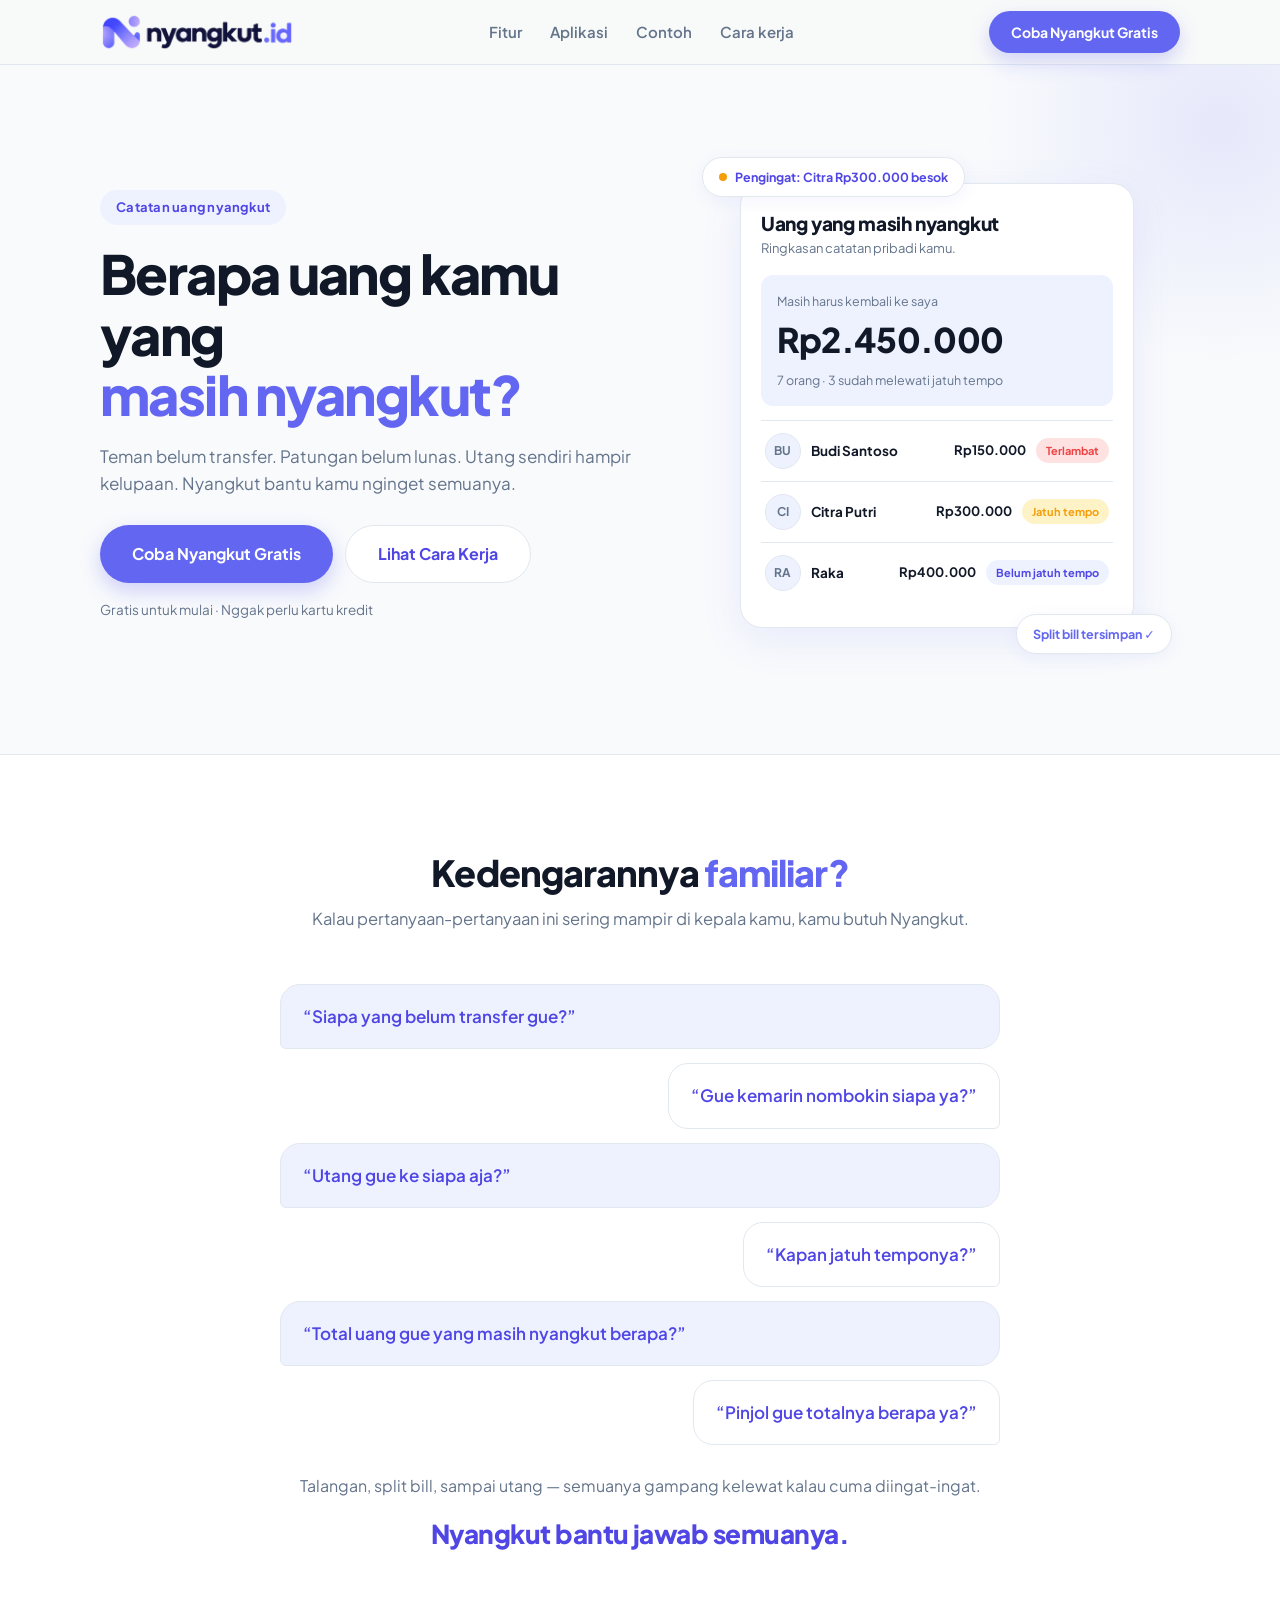
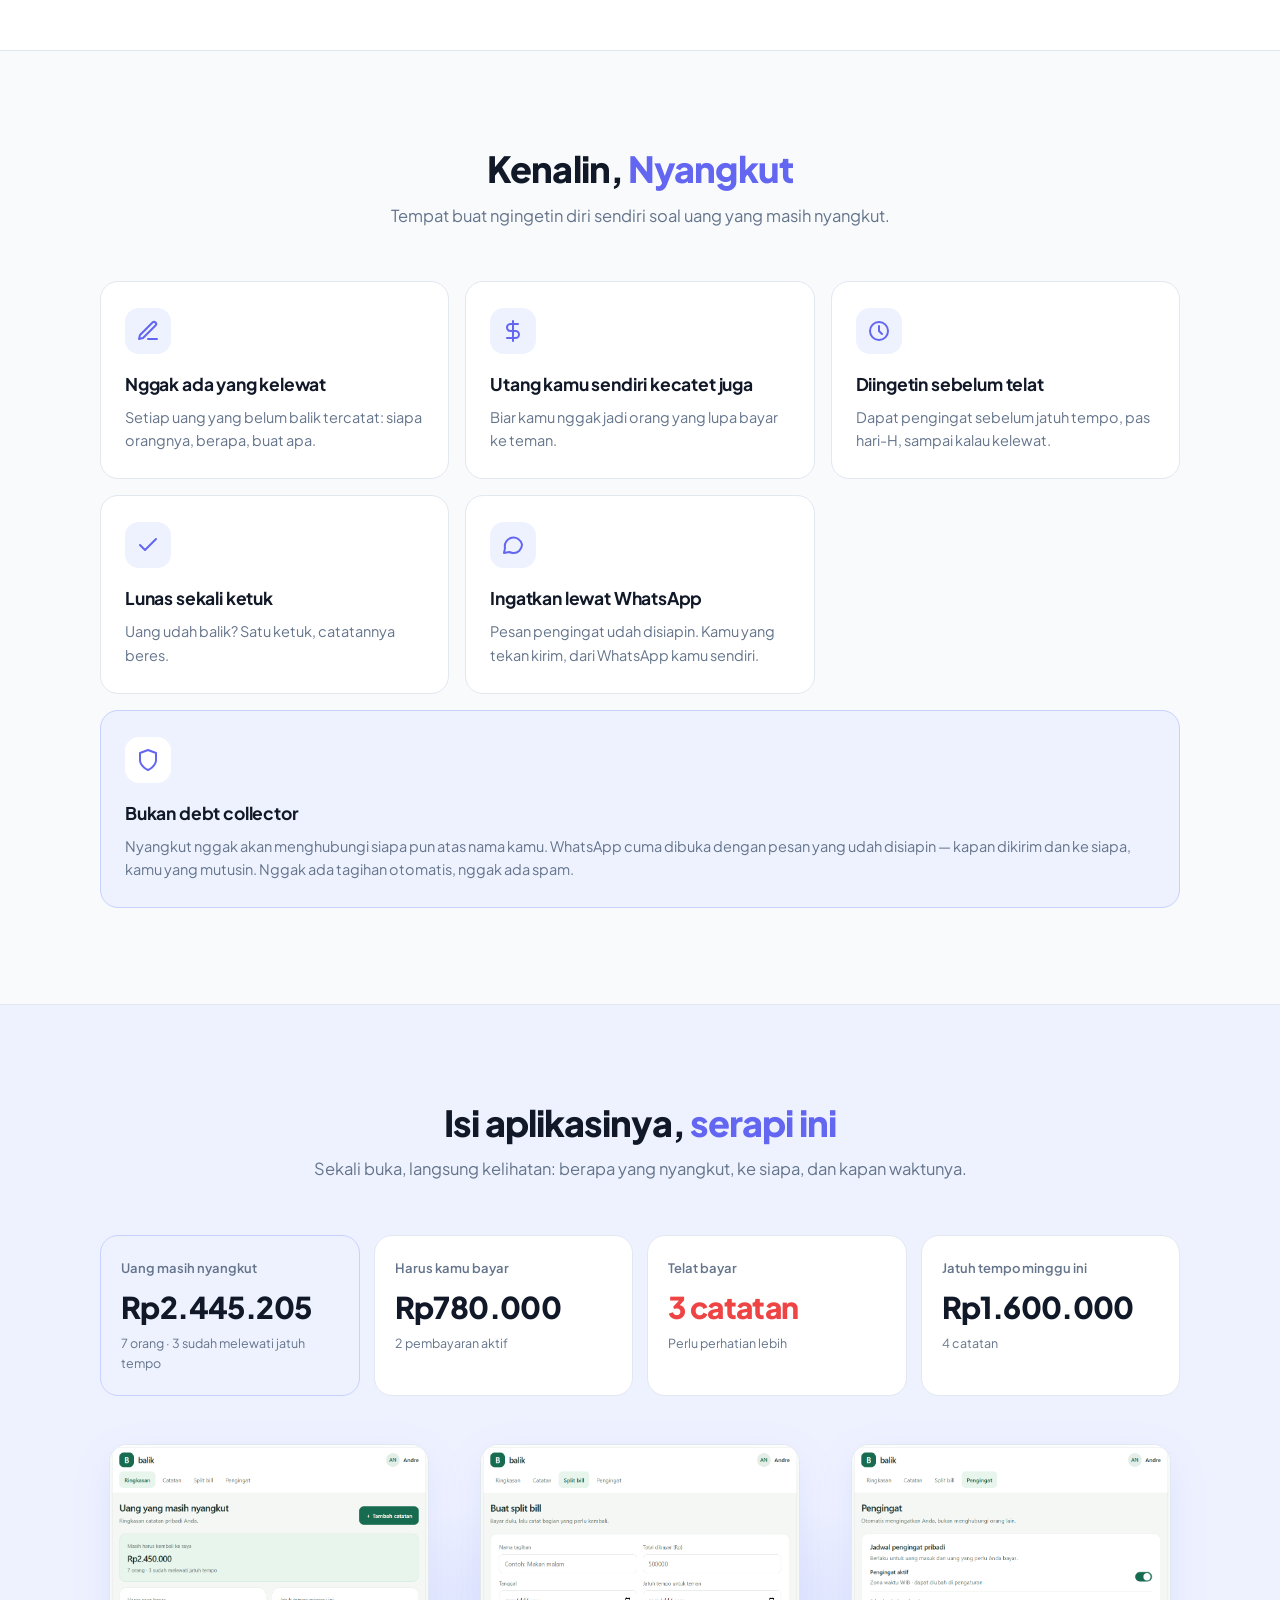
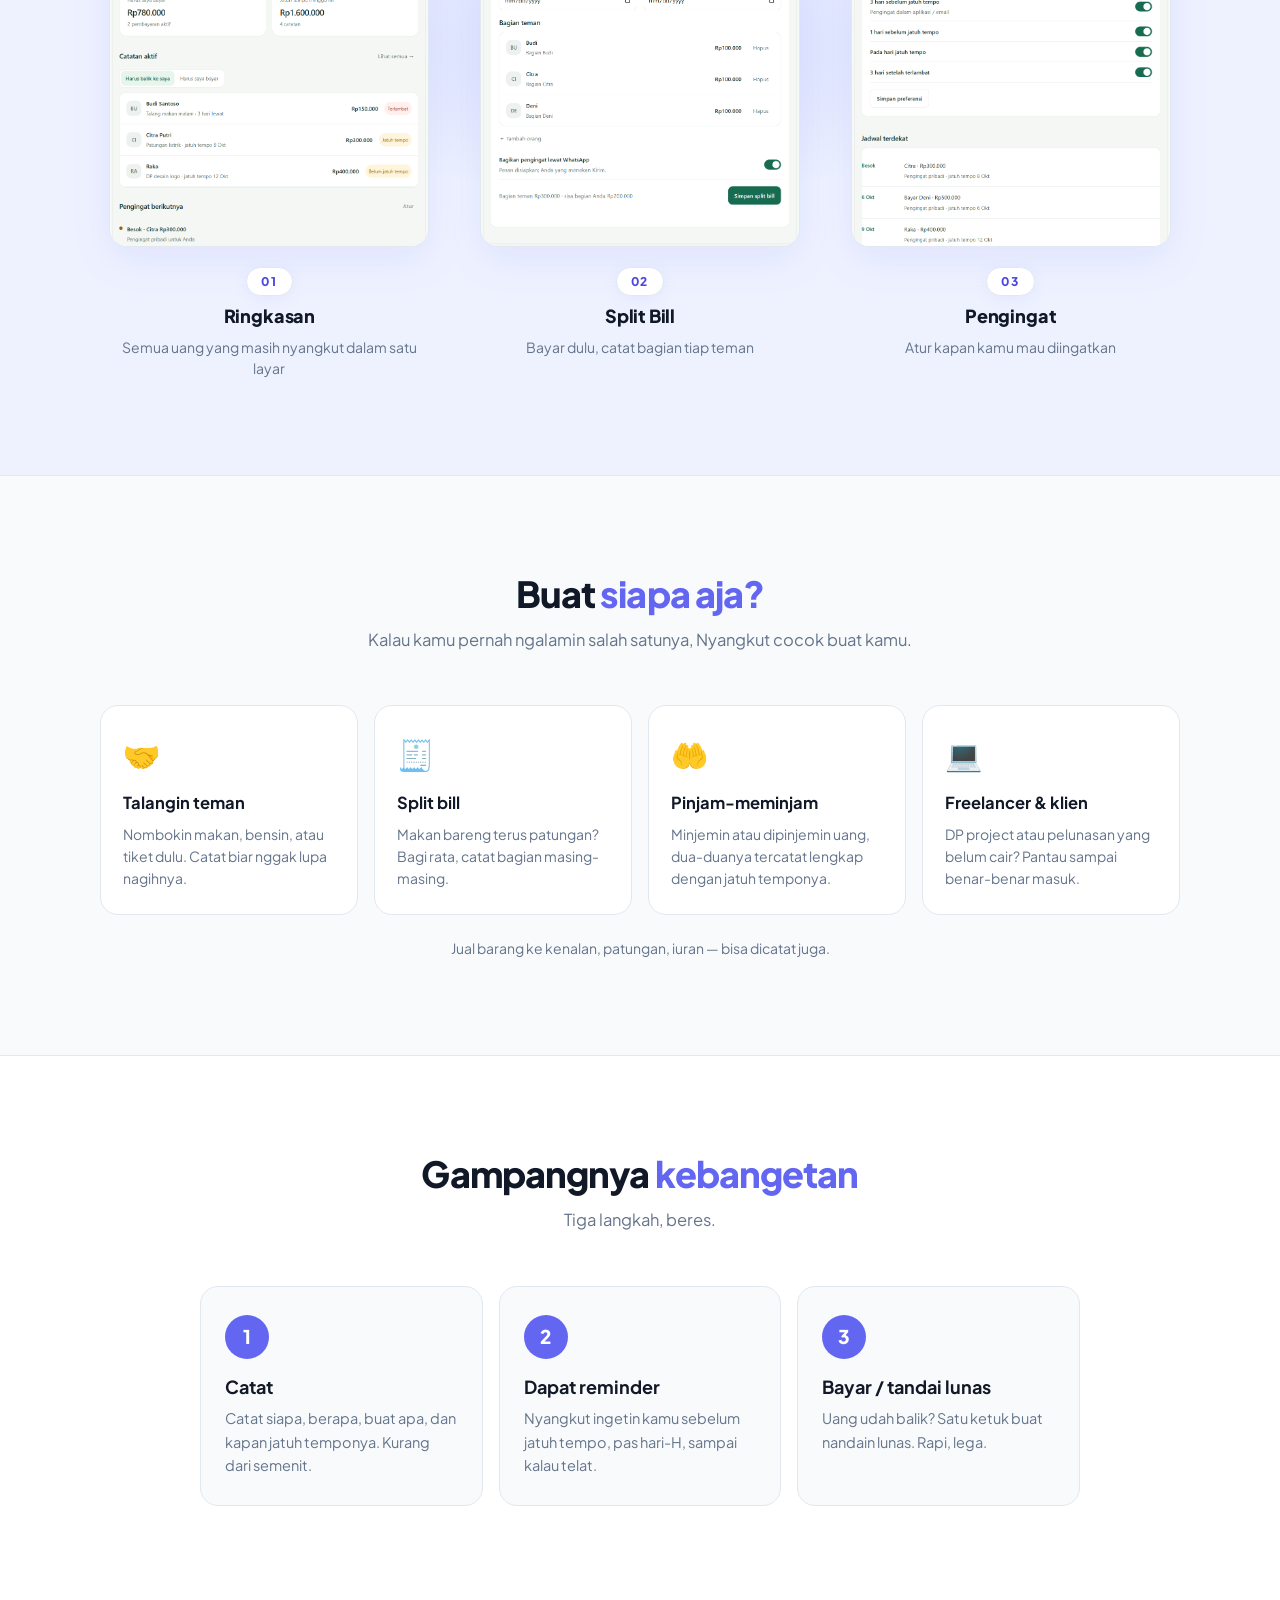
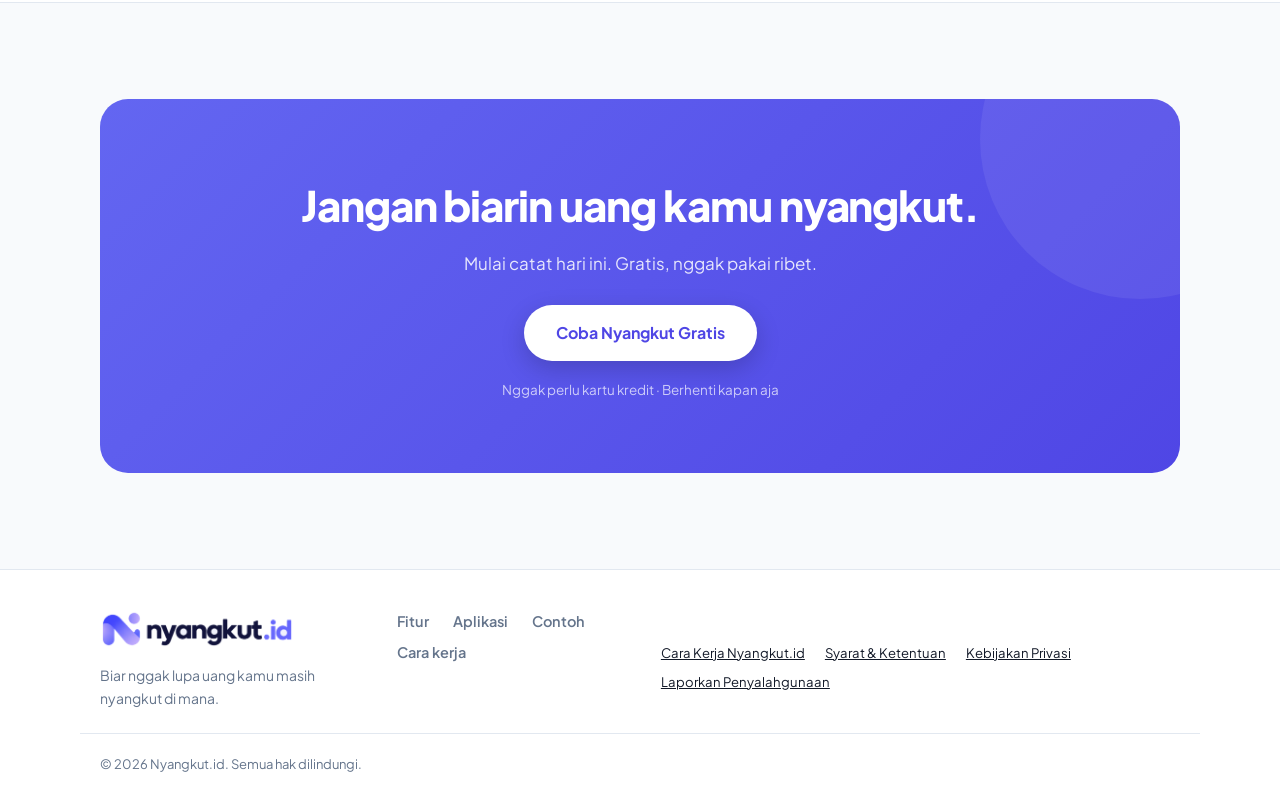
==== commit 211ded96: "Dark Mode / Light Mode global - Theme manager (localStorage + prefers-color-scheme) - Early init ant" ====
--- a/index.html
+++ b/index.html
@@ -2,6 +2,12 @@
 <html lang="id">
 <head>
   <meta charset="UTF-8" />
+    <meta name="color-scheme" content="light dark" />
+    <script>
+      /* Early theme init — prevents flash. Safe if JS fails. */
+      (function(){try{var t=localStorage.getItem("nyangkut-theme");if(t!=="dark"&&t!=="light"){t=window.matchMedia("(prefers-color-scheme: dark)").matches?"dark":"light";}document.documentElement.setAttribute("data-theme",t);}catch(e){}})();
+    </script>
+
   <meta name="viewport" content="width=device-width, initial-scale=1.0" />
   <title>Nyangkut — Biar nggak lupa uang kamu masih nyangkut di mana</title>
   <meta name="description" content="Nyangkut membantu kamu mencatat siapa yang belum bayar, siapa yang harus kamu bayar, dan kapan jatuh temponya. Gratis untuk mulai." />
@@ -11,6 +17,7 @@
   <link rel="stylesheet" href="styles.css" />
   <link rel="icon" type="image/png" href="assets/logo-mark.png?v=2" />
   <link rel="apple-touch-icon" href="assets/logo-mark.png?v=2" />
+    <script src="/assets/theme.js" defer></script>
 </head>
 <body>
 
--- a/styles.css
+++ b/styles.css
@@ -25,6 +25,39 @@
   --shadow: 0 12px 40px rgba(99, 102, 241, 0.10);
   --shadow-sm: 0 4px 16px rgba(99, 102, 241, 0.07);
   --font: "Plus Jakarta Sans", system-ui, -apple-system, "Segoe UI", sans-serif;
+  color-scheme: light dark;
+}
+
+/* ============ DARK THEME ============ */
+[data-theme="dark"] {
+  color-scheme: dark;
+  --primary: #818CF8;
+  --primary-dark: #6366F1;
+  --lavender: #818CF8;
+  --lavender-soft: #232842;
+  --ink: #F8FAFC;
+  --muted: #A1A1AA;
+  --bg: #0F1117;
+  --card: #171A23;
+  --line: #2A2F3D;
+  --success: #4ADE80;
+  --success-soft: #12291A;
+  --warning: #FBBF24;
+  --warning-soft: #2A2113;
+  --danger: #F87171;
+  --danger-soft: #2A1518;
+  --shadow: 0 12px 40px rgba(0, 0, 0, 0.4);
+  --shadow-sm: 0 4px 16px rgba(0, 0, 0, 0.3);
+}
+
+body {
+  transition: background-color 0.18s ease, color 0.18s ease;
+}
+
+[data-theme="dark"] input,
+[data-theme="dark"] select,
+[data-theme="dark"] textarea {
+  color-scheme: dark;
 }
 
 * { box-sizing: border-box; margin: 0; padding: 0; }
@@ -356,7 +389,7 @@
   color: var(--primary-dark);
 }
 .chat-bubble:nth-child(even) {
-  background: #fff;
+  background: var(--card);
   justify-self: end;
   border-bottom-right-radius: 6px;
   text-align: right;
@@ -406,7 +439,7 @@
 .feature-card h3 { font-size: 17.5px; font-weight: 700; margin-bottom: 8px; letter-spacing: -0.01em; }
 .feature-card p { font-size: 14.5px; color: var(--muted); }
 .feature-wide { background: var(--lavender-soft); border-color: #C7D2FE; }
-.feature-wide .feature-icon { background: #fff; }
+.feature-wide .feature-icon { background: var(--card); }
 
 /* ---------- Showcase ---------- */
 .showcase { background: var(--lavender-soft); border-top: 1px solid var(--line); border-bottom: 1px solid var(--line); }
@@ -452,7 +485,7 @@
   border: 1px solid var(--line);
   overflow: hidden;
   box-shadow: var(--shadow);
-  background: #fff;
+  background: var(--card);
   aspect-ratio: 933 / 1175;
   transition: transform 0.25s ease, box-shadow 0.25s ease;
 }
@@ -463,7 +496,7 @@
   font-weight: 800;
   letter-spacing: 0.14em;
   color: var(--primary-dark);
-  background: #fff;
+  background: var(--card);
   border: 1px solid var(--line);
   padding: 4px 14px;
   border-radius: 999px;
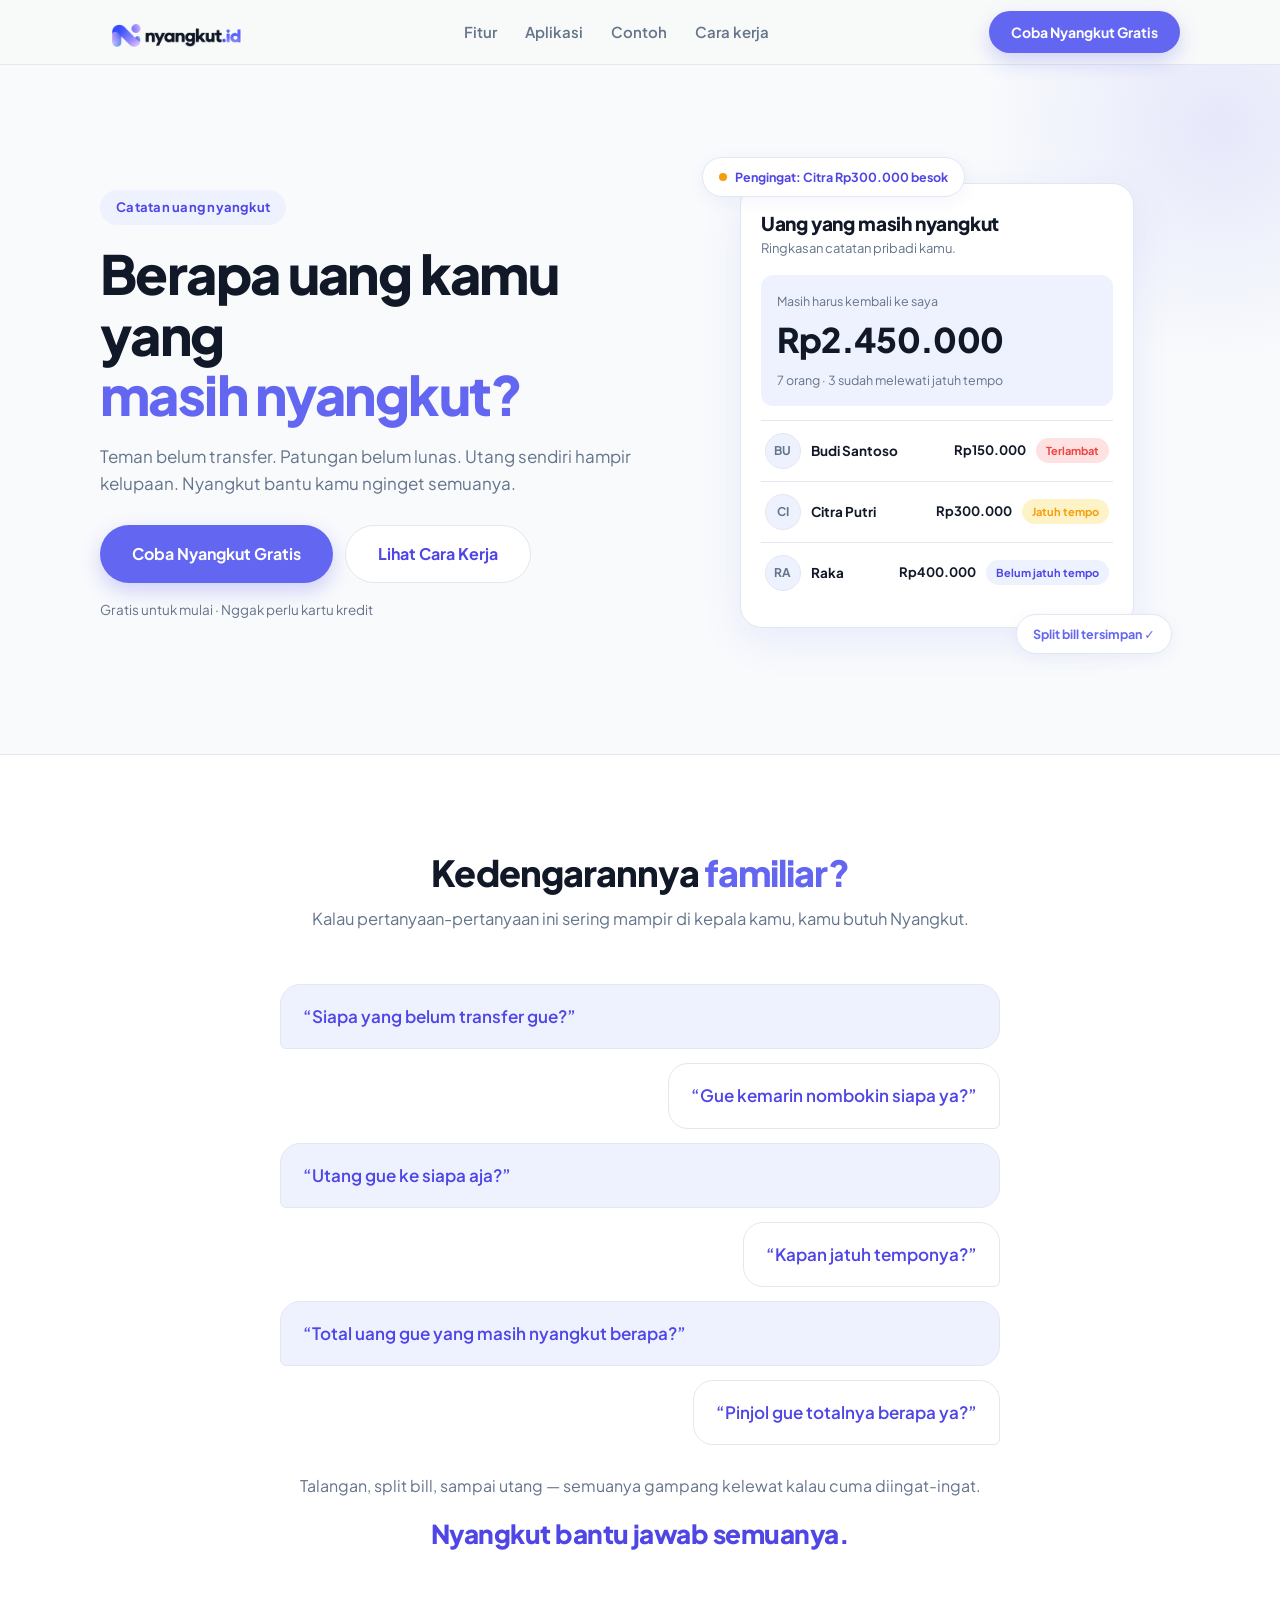
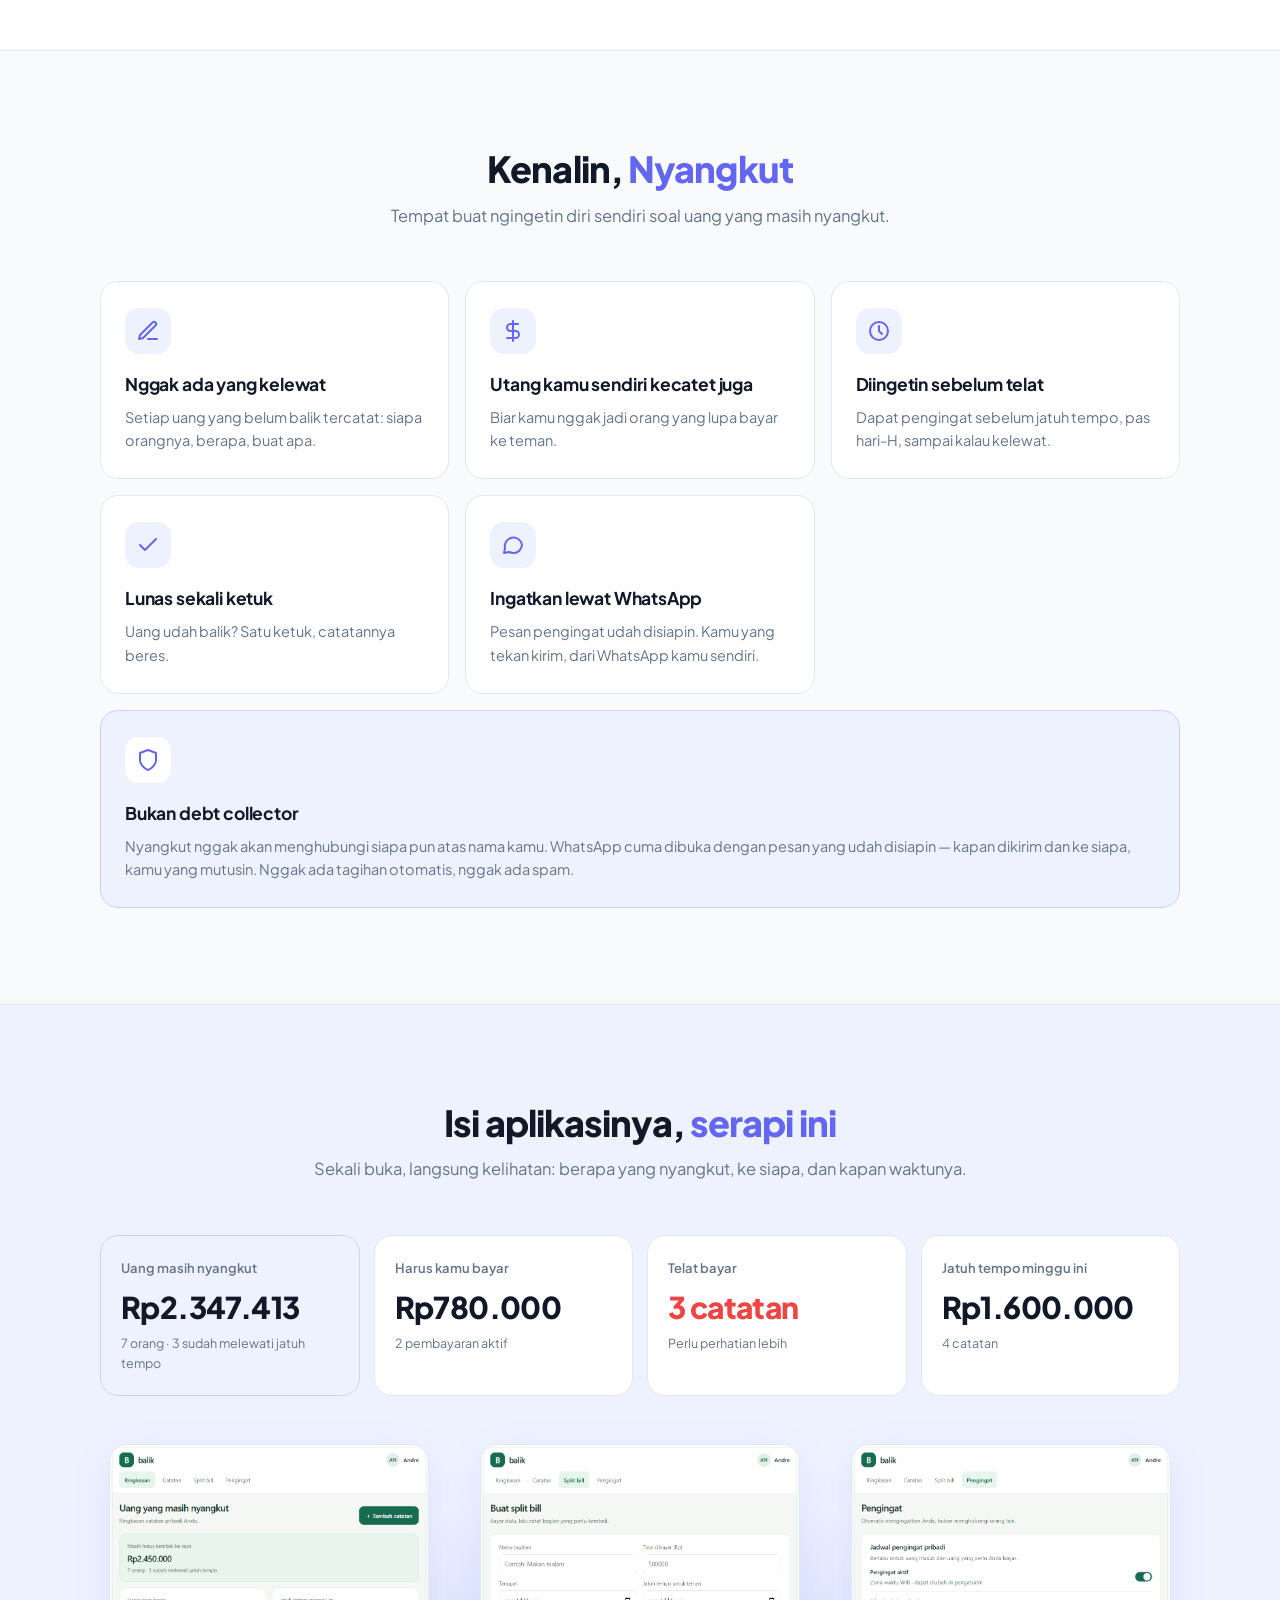
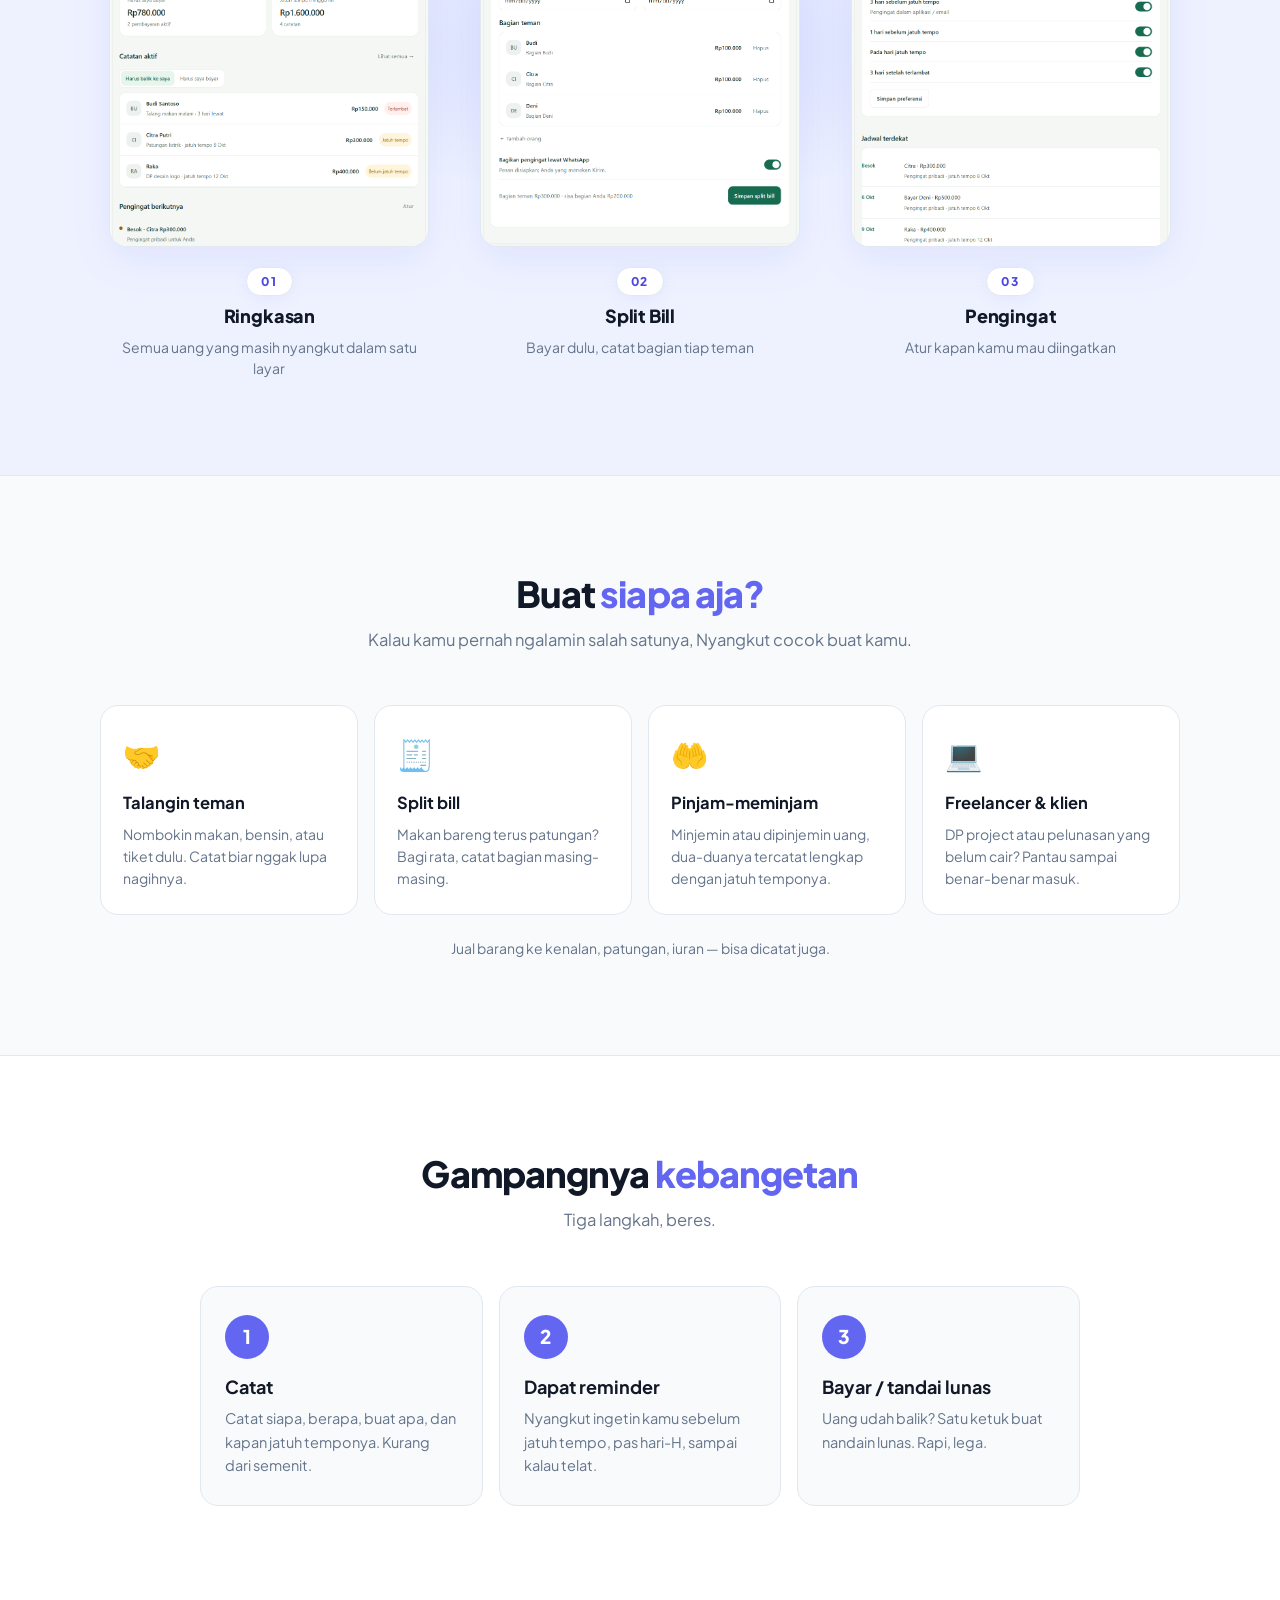
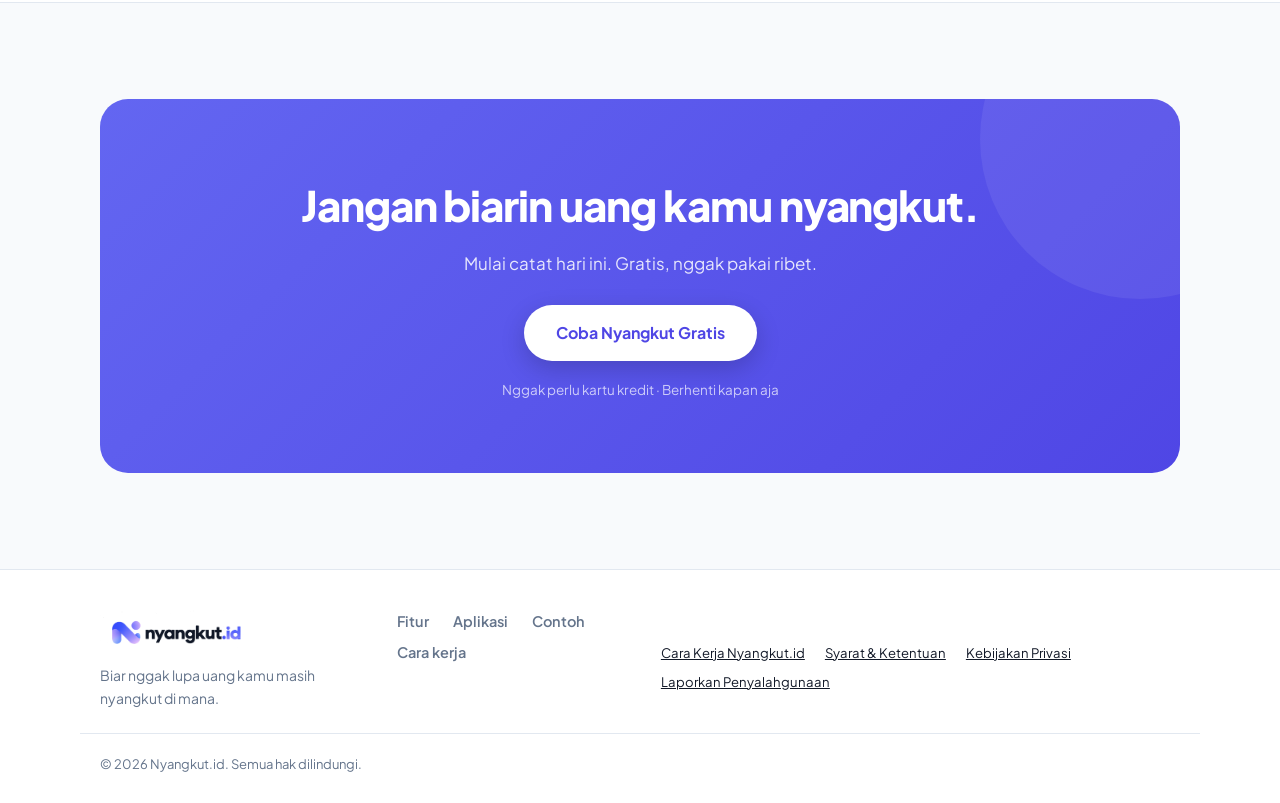
==== commit b952e434: "Header theme switcher + adaptive logo - Toggle ☀️/🌙 compact di header (sidebar desktop + mobile topb" ====
--- a/index.html
+++ b/index.html
@@ -25,7 +25,7 @@
   <header class="nav" id="top">
     <div class="container nav-inner">
       <a href="#top" class="brand" aria-label="Nyangkut - kembali ke atas">
-        <img class="brand-logo" src="assets/logo-nyangkut.png?v=2" alt="Nyangkut" />
+        <img class="brand-logo logo-light" src="assets/logo-nyangkut.png?v=3" alt="Nyangkut" /><img class="brand-logo logo-dark" src="assets/logo-nyangkut-dark.png?v=3" alt="" aria-hidden="true" />
       </a>
       <nav class="nav-links" aria-label="Navigasi utama">
         <a href="#fitur">Fitur</a>
@@ -295,7 +295,7 @@
     <div class="container footer-inner">
       <div class="footer-brand">
         <a href="#top" class="brand" aria-label="Nyangkut">
-          <img class="brand-logo" src="assets/logo-nyangkut.png?v=2" alt="Nyangkut" />
+          <img class="brand-logo logo-light" src="assets/logo-nyangkut.png?v=3" alt="Nyangkut" /><img class="brand-logo logo-dark" src="assets/logo-nyangkut-dark.png?v=3" alt="" aria-hidden="true" />
         </a>
         <p>Biar nggak lupa uang kamu masih nyangkut di mana.</p>
       </div>
--- a/styles.css
+++ b/styles.css
@@ -148,6 +148,11 @@
 }
 .brand-logo { height: 38px; width: auto; display: block; }
 
+/* Adaptive logo: light variant default, dark variant in dark mode. */
+img.logo-dark { display: none; }
+[data-theme="dark"] img.logo-light { display: none; }
+[data-theme="dark"] img.logo-dark { display: block; }
+
 .nav-links { display: none; gap: 28px; }
 .nav-links a {
   text-decoration: none;
